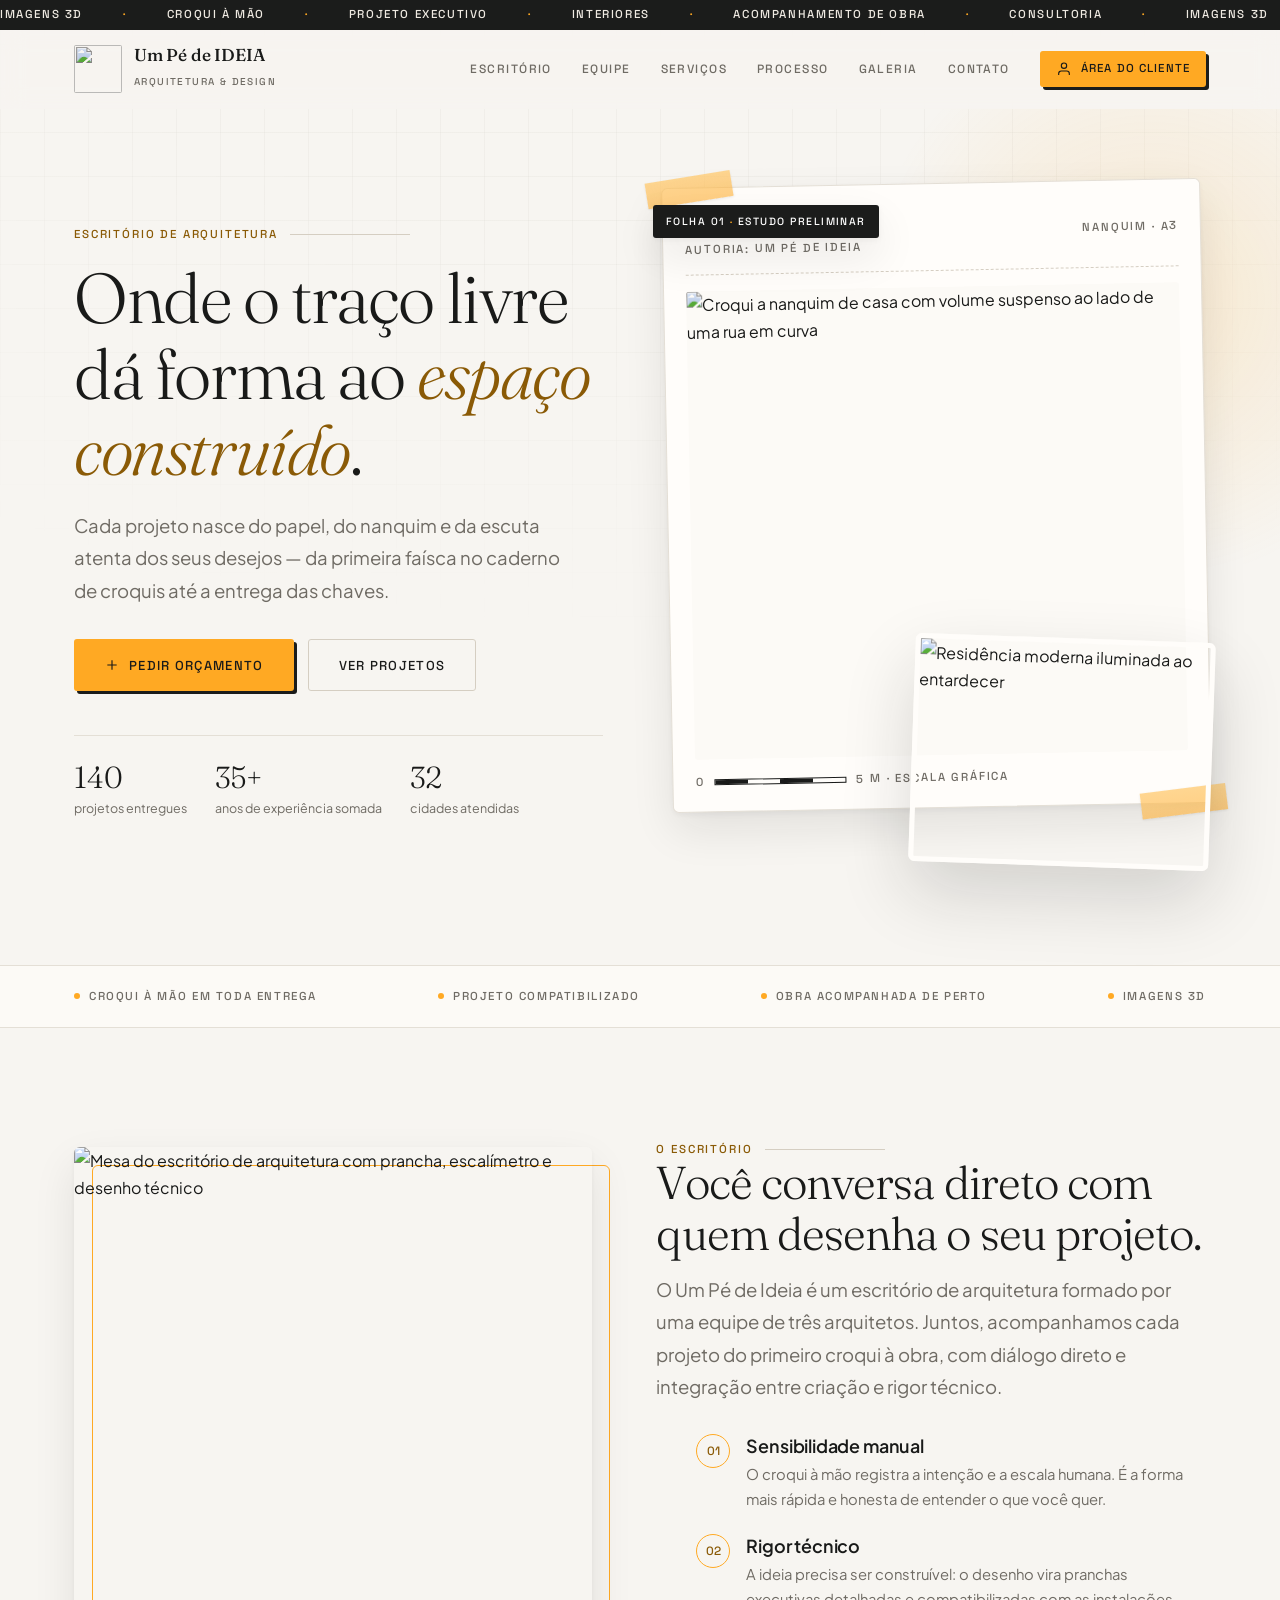
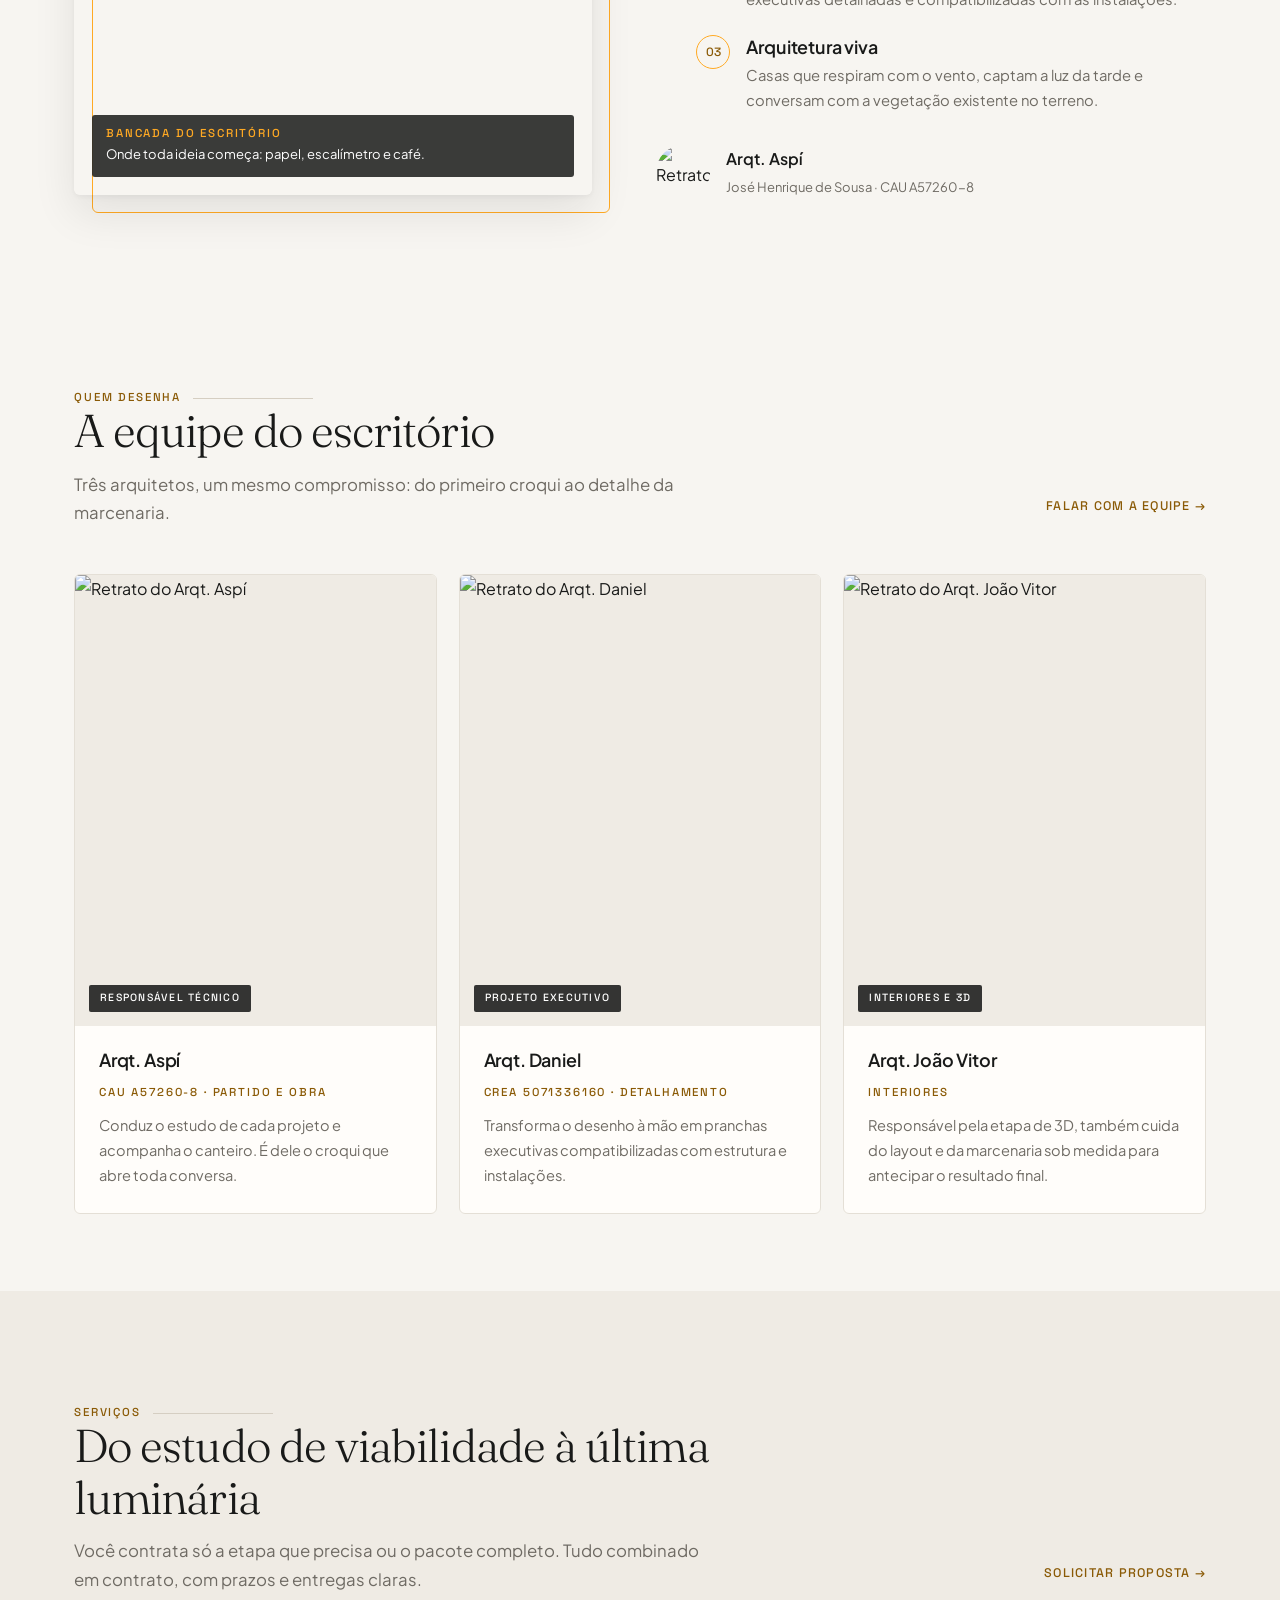
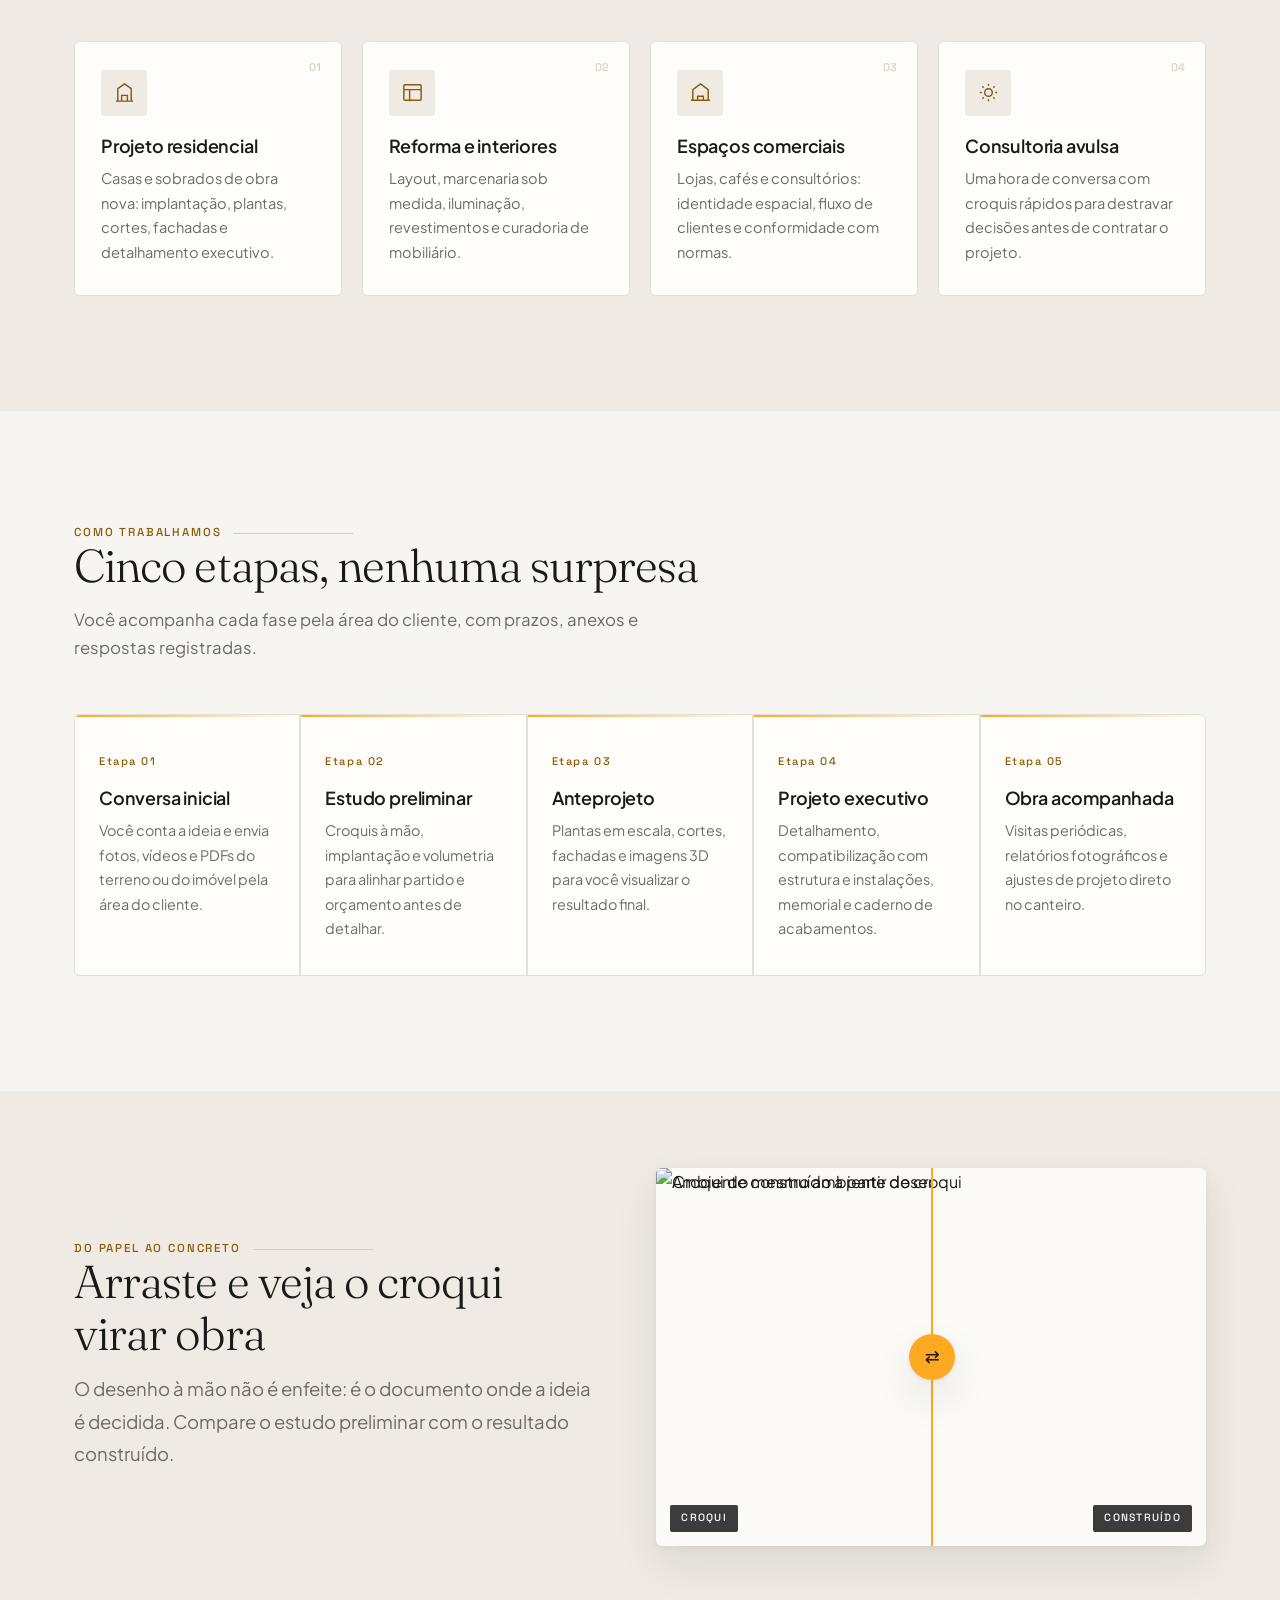
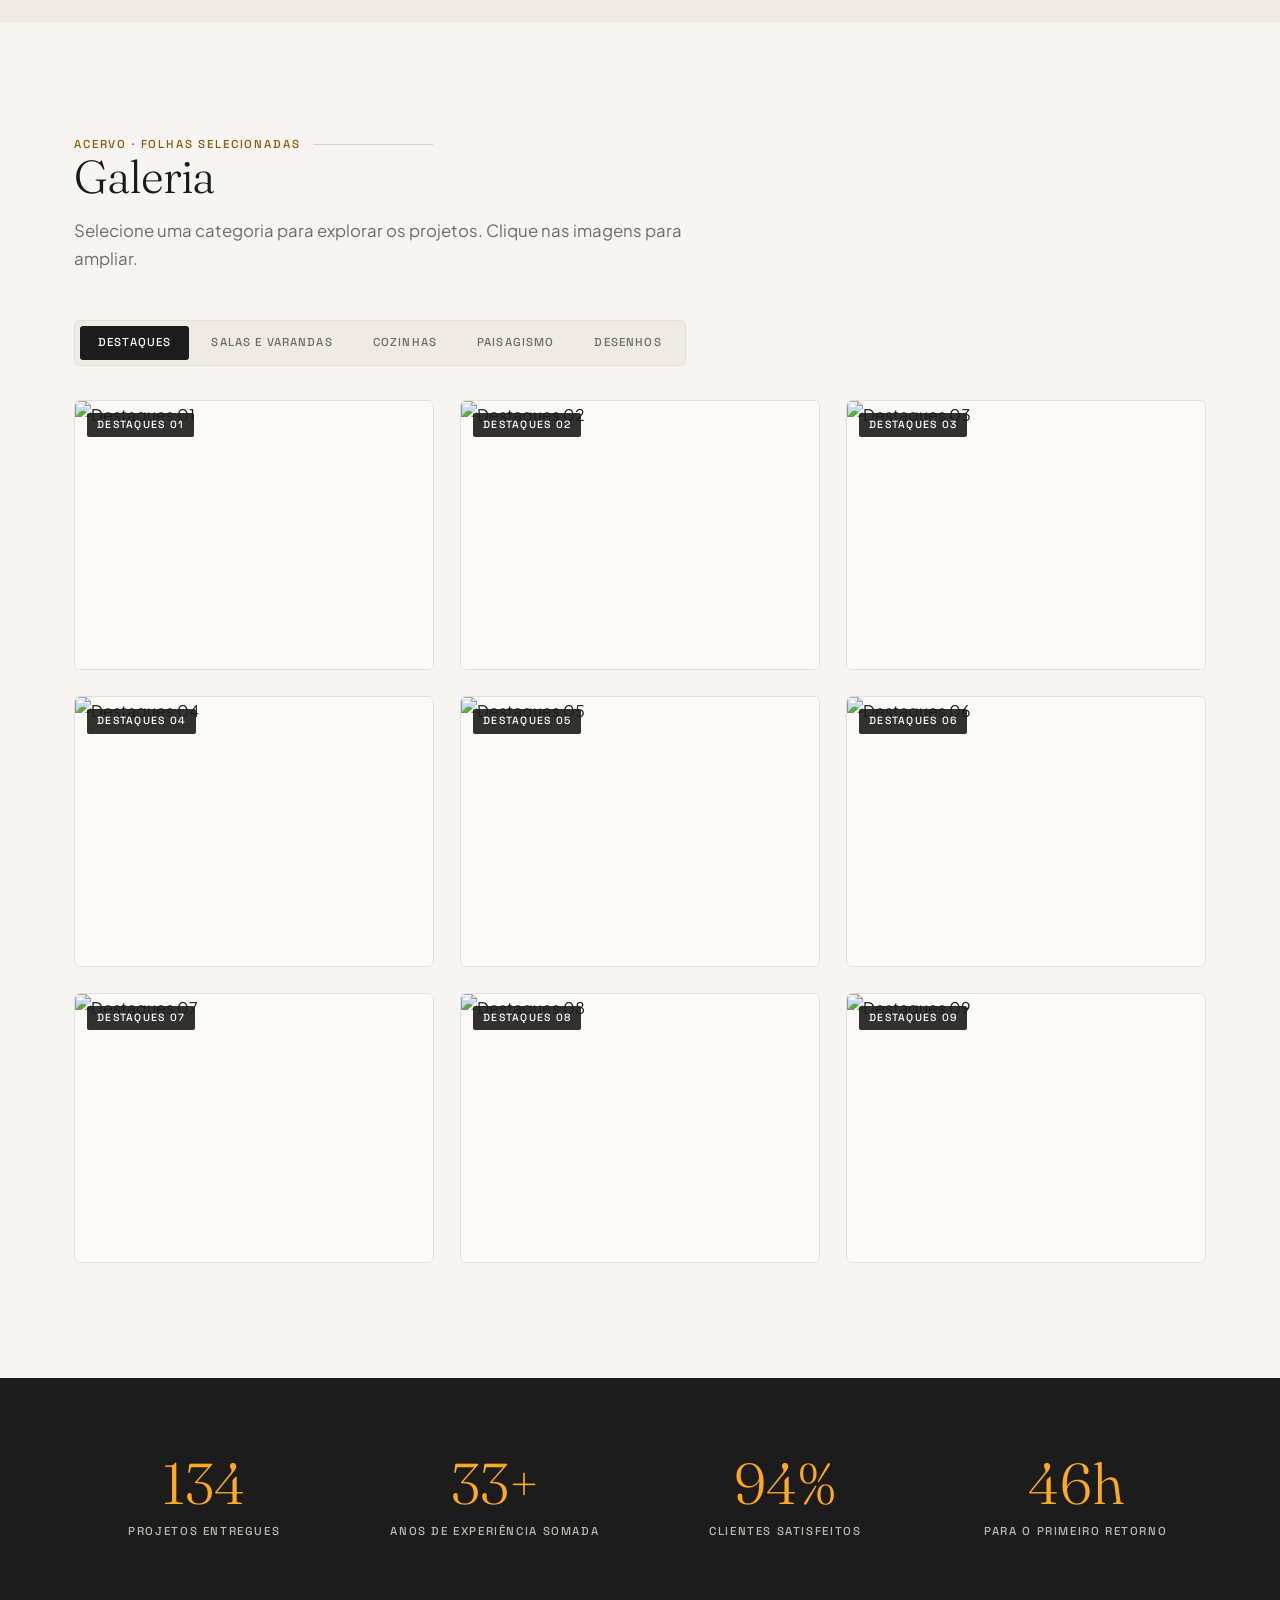
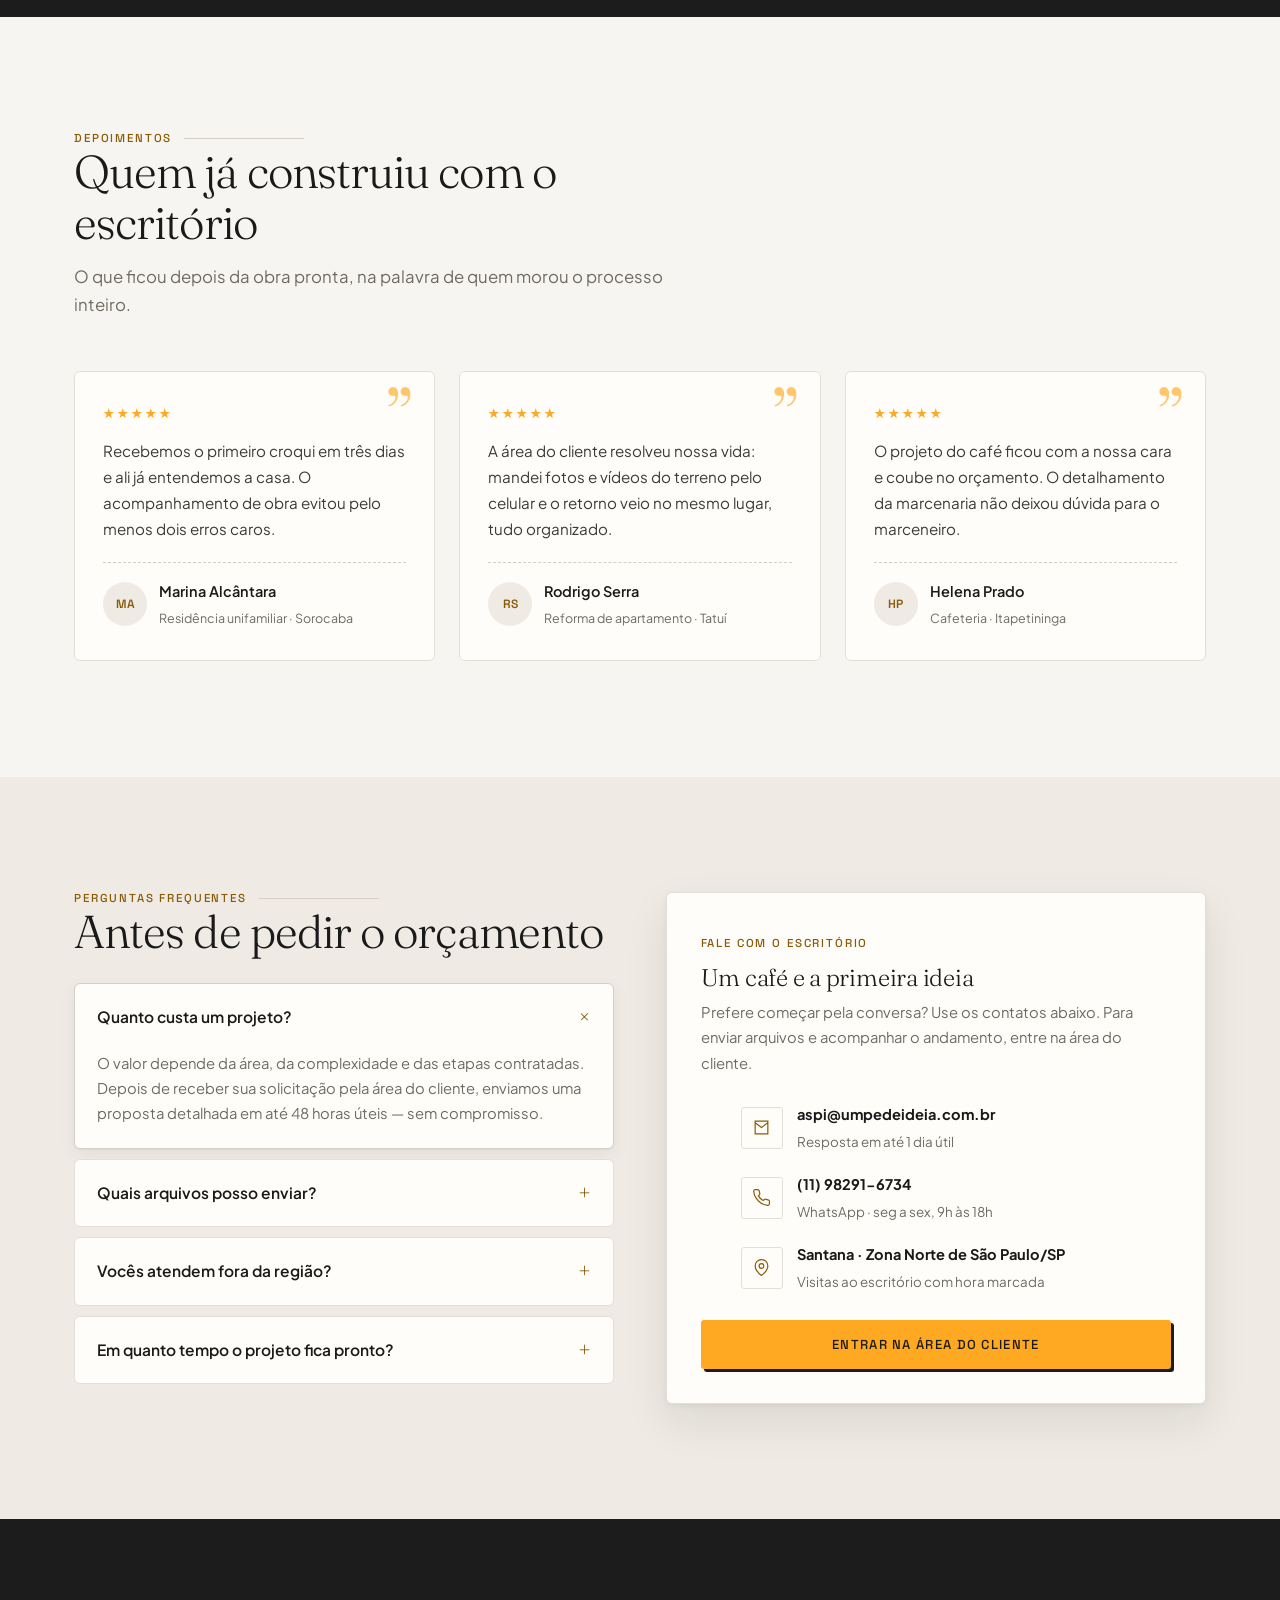
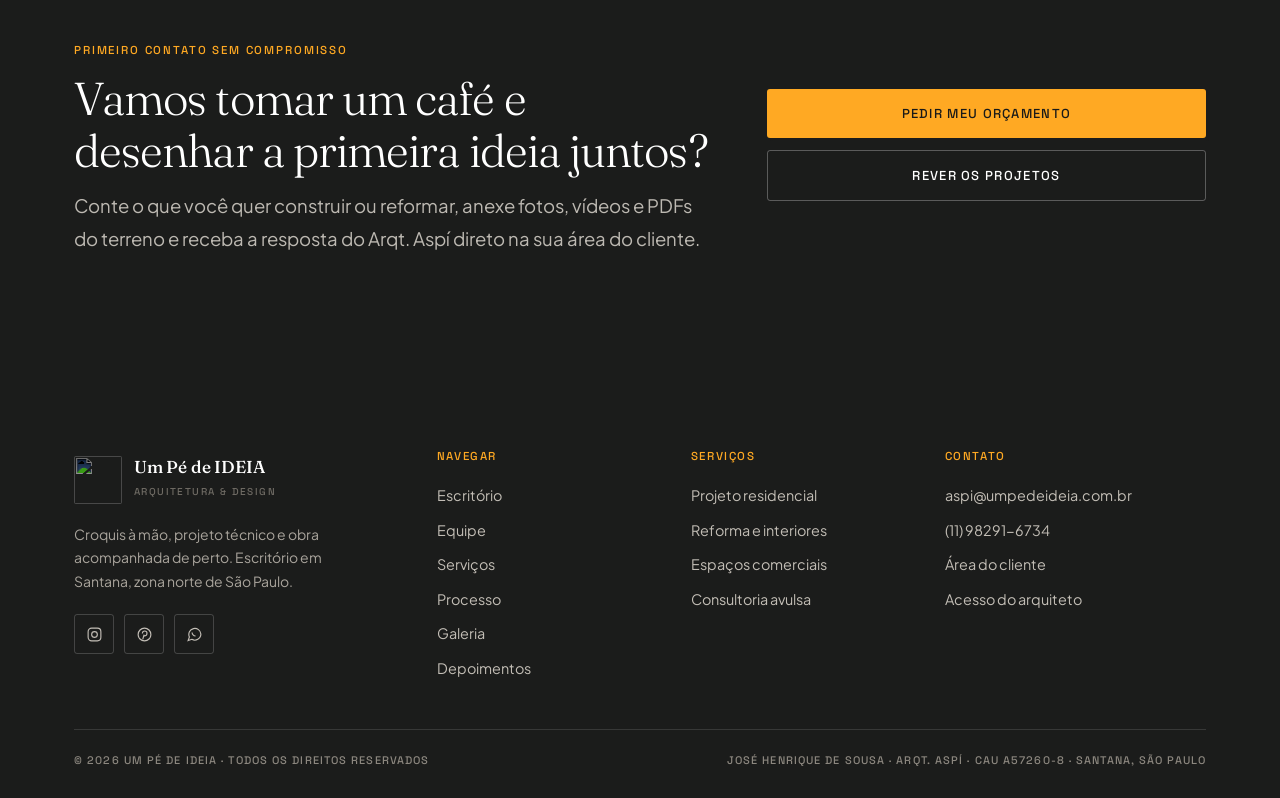
==== pe-de-ideia/index.html @ 905000b4 "first commit" ====
<!DOCTYPE html>
<html lang="pt-BR">
<head>
<meta charset="utf-8">
<meta name="viewport" content="width=device-width,initial-scale=1">
<title>Um Pé de IDEIA · Arquitetura e Design </title>
<meta name="description" content="Escritório de arquitetura e design do Arqt. Aspí: croquis à mão, projeto executivo e acompanhamento de obra. Peça seu orçamento pela área do cliente.">
<meta name="theme-color" content="#f7f5f1">
<link rel="icon" href="https://res.cloudinary.com/p2srhjwx/image/upload/v1792142855/Logo_Um_P%C3%89_deIDEIA.jpg">
<link rel="preconnect" href="https://fonts.googleapis.com">
<link rel="preconnect" href="https://fonts.gstatic.com" crossorigin>
<link href="https://fonts.googleapis.com/css2?family=Fraunces:ital,opsz,wght@0,9..144,300;0,9..144,400;0,9..144,500;1,9..144,300&family=Plus+Jakarta+Sans:wght@300;400;500;600;700&family=Space+Grotesk:wght@500&display=swap" rel="stylesheet">
<link rel="stylesheet" href="style.css">
</head>
<body data-page="home">

<!-- faixa animada ------------------------------------------------------- -->
<div class="ticker" aria-hidden="true">
  <div>
    <span>Imagens 3D <b>·</b> Croqui à mão <b>·</b> Projeto executivo <b>·</b> Interiores <b>·</b> Acompanhamento de obra <b>·</b> Consultoria <b>·</b></span>
    <span>Imagens 3D <b>·</b> Croqui à mão <b>·</b> Projeto executivo <b>·</b> Interiores <b>·</b> Acompanhamento de obra <b>·</b> Consultoria <b>·</b></span>
  </div>
</div>

<!-- cabeçalho ------------------------------------------------------------ -->
<header class="top" id="top">
  <div class="wrap bar">
    <a class="brand" href="index.html" aria-label="Um Pé de IDEIA, página inicial">
      <img src="https://res.cloudinary.com/p2srhjwx/image/upload/v1792142855/Logo_Um_P%C3%89_deIDEIA.jpg" alt="">
      <span><b>Um Pé de IDEIA</b><span class="lab">Arquitetura &amp; Design</span></span>
    </a>
    <nav class="nav" aria-label="Principal">
      <a href="#escritorio">Escritório</a>
      <a href="#equipe">Equipe</a>
      <a href="#servicos">Serviços</a>
      <a href="#processo">Processo</a>
      <a href="#projetos">Galeria</a>
      <a href="#contato">Contato</a>
      <a class="btn sm" href="cliente.html">
        <svg viewBox="0 0 24 24" fill="none" stroke="currentColor" stroke-width="1.7"><path d="M20 21v-2a4 4 0 0 0-4-4H8a4 4 0 0 0-4 4v2"/><circle cx="12" cy="7" r="4"/></svg>
        Área do cliente
      </a>
      <button class="burger" id="burger" aria-expanded="false" aria-controls="drawer" aria-label="Abrir menu"><i></i><i></i><i></i></button>
    </nav>
  </div>
</header>

<nav class="drawer" id="drawer" aria-label="Menu móvel">
  <a href="#escritorio">Escritório</a>
  <a href="#equipe">Equipe</a>
  <a href="#servicos">Serviços</a>
  <a href="#processo">Processo</a>
  <a href="#projetos">Galeria</a>
  <a href="#depoimentos">Depoimentos</a>
  <a href="#contato">Contato</a>
  <a class="btn wide" href="cliente.html">Área do cliente</a>
  <a class="btn out wide" href="arquiteto.html" style="margin-top:10px">Acesso do arquiteto</a>
</nav>

<main>

<!-- hero ------------------------------------------------------------------ -->
<section class="hero">
  <div class="wrap">
    <div class="rv">
      <span class="lab ac lab-line">Escritório de arquitetura</span>
      <h1>Onde o traço livre<br>dá forma ao <em>espaço<br>construído</em>.</h1>
      <p class="lead">Cada projeto nasce do papel, do nanquim e da escuta atenta dos seus desejos — da primeira faísca no caderno de croquis até a entrega das chaves.</p>
      <div class="acts">
        <a class="btn lg" href="cliente.html">
          <svg viewBox="0 0 24 24" fill="none" stroke="currentColor" stroke-width="1.7"><path d="M12 5v14M5 12h14"/></svg>
          Pedir orçamento
        </a>
        <a class="btn out lg" href="#projetos">Ver projetos</a>
      </div>
      <div class="hero-meta">
        <div><b data-count="140">0</b><span>projetos entregues</span></div>
        <div><b data-count="35" data-suffix="+">0</b><span>anos de experiência somada</span></div>
        <div><b data-count="32">0</b><span>cidades atendidas</span></div>
      </div>
    </div>

    <div class="compo rv">
      <span class="badge">Folha 01 <b>·</b> Estudo preliminar</span>
      <div class="sheet tape">
        <div class="stamp">
          <div><b>Residência em balanço</b><span class="lab">Autoria: Um Pé de IDEIA</span></div>
          <span class="lab">Nanquim · A3</span>
        </div>
        <div class="paper"><img src="https://res.cloudinary.com/p2srhjwx/image/upload/v1792136644/IMG_1436.png" alt="Croqui a nanquim de casa com volume suspenso ao lado de uma rua em curva" width="828" height="817"></div>
        <div class="scale"><span class="lab">0</span><i></i><span class="lab">5 m · escala gráfica</span></div>
      </div>
      <figure class="photo">
        <img src="https://res.cloudinary.com/p2srhjwx/image/upload/v1792139949/WhatsApp_Image_2026-10-16_at_05.34.37.jpg" alt="Residência moderna iluminada ao entardecer" loading="lazy">
      </figure>
    </div>
  </div>
</section>

<!-- faixa de valores ------------------------------------------------------ -->
<div class="strip">
  <div class="wrap">
    <span>Croqui à mão em toda entrega</span>
    <span>Projeto compatibilizado</span>
    <span>Obra acompanhada de perto</span>
    <span>Imagens 3D</span>
  </div>
</div>

<!-- escritório / equipe -------------------------------------------------- -->
<section class="sec" id="escritorio">
  <div class="wrap two">
    <div class="frame rv">
      <img src="https://res.cloudinary.com/p2srhjwx/image/upload/v1792143426/atelier.jpg" alt="Mesa do escritório de arquitetura com prancha, escalímetro e desenho técnico" loading="lazy">
      <figcaption class="cap"><span class="lab">Bancada do escritório</span>Onde toda ideia começa: papel, escalímetro e café.</figcaption>
    </div>
    <div class="rv">
      <span class="lab ac lab-line">O escritório</span>
      <h2>Você conversa direto com quem desenha o seu projeto.</h2>
      <p class="lead">O Um Pé de Ideia é um escritório de arquitetura formado por uma equipe de três arquitetos. Juntos, acompanhamos cada projeto do primeiro croqui à obra, com diálogo direto e integração entre criação e rigor técnico.</p>
      <ul class="pillars">
        <li><span class="n">01</span><div><h3>Sensibilidade manual</h3><p>O croqui à mão registra a intenção e a escala humana. É a forma mais rápida e honesta de entender o que você quer.</p></div></li>
        <li><span class="n">02</span><div><h3>Rigor técnico</h3><p>A ideia precisa ser construível: o desenho vira pranchas executivas detalhadas e compatibilizadas com as instalações.</p></div></li>
        <li><span class="n">03</span><div><h3>Arquitetura viva</h3><p>Casas que respiram com o vento, captam a luz da tarde e conversam com a vegetação existente no terreno.</p></div></li>
      </ul>
      <div class="sign">
        <img src="https://res.cloudinary.com/p2srhjwx/image/upload/v1792143768/aspi.jpg" alt="Retrato do Arqt. Aspí" loading="lazy">
        <div><b>Arqt. Aspí</b><span>José Henrique de Sousa · CAU A57260-8</span></div>
      </div>
    </div>
  </div>
</section>

<!-- equipe ---------------------------------------------------------------- -->
<section class="sec tight" id="equipe">
  <div class="wrap">
    <div class="head-row">
      <div class="head-2 rv" style="margin-bottom:0">
        <span class="lab ac lab-line">Quem desenha</span>
        <h2>A equipe do escritório</h2>
        <p>Três arquitetos, um mesmo compromisso: do primeiro croqui ao detalhe da marcenaria.</p>
      </div>
      <a class="btn ghost rv" href="cliente.html">Falar com a equipe →</a>
    </div>
    <div class="grid-3">
      <article class="pessoa rv">
        <div class="foto"><img src="https://res.cloudinary.com/p2srhjwx/image/upload/v1792143768/aspi.jpg" alt="Retrato do Arqt. Aspí" loading="lazy">
          <span class="tag">Responsável técnico</span></div>
        <div class="info">
          <h3>Arqt. Aspí</h3>
          <span class="lab">CAU A57260-8 · Partido e obra</span>
          <p>Conduz o estudo de cada projeto e acompanha o canteiro. É dele o croqui que abre toda conversa.</p>
        </div>
      </article>
      <article class="pessoa rv">
        <div class="foto"><img src="https://res.cloudinary.com/p2srhjwx/image/upload/v1792143769/daniel.jpg" alt="Retrato do Arqt. Daniel" loading="lazy">
          <span class="tag">Projeto executivo</span></div>
        <div class="info">
          <h3>Arqt. Daniel</h3>
          <span class="lab">CREA 5071336160 · Detalhamento</span>
          <p>Transforma o desenho à mão em pranchas executivas compatibilizadas com estrutura e instalações.</p>
        </div>
      </article>
      <article class="pessoa rv">
        <div class="foto"><img src="https://res.cloudinary.com/p2srhjwx/image/upload/v1792143768/joao-vitor.jpg" alt="Retrato do Arqt. João Vitor" loading="lazy">
          <span class="tag">Interiores e 3D</span></div>
        <div class="info">
          <h3>Arqt. João Vitor</h3>
          <span class="lab">Interiores</span>
          <p>Responsável pela etapa de 3D, também cuida do layout e da marcenaria sob medida para antecipar o resultado final.</p>
        </div>
      </article>
    </div>
  </div>
</section>

<!-- serviços --------------------------------------------------------------->
<section class="sec alt" id="servicos">
  <div class="wrap">
    <div class="head-row">
      <div class="head-2 rv" style="margin-bottom:0">
        <span class="lab ac lab-line">Serviços</span>
        <h2>Do estudo de viabilidade à última luminária</h2>
        <p>Você contrata só a etapa que precisa ou o pacote completo. Tudo combinado em contrato, com prazos e entregas claras.</p>
      </div>
      <a class="btn ghost rv" href="cliente.html">Solicitar proposta →</a>
    </div>
    <div class="grid-4">
      <article class="svc rv"><span class="num">01</span>
        <span class="ico"><svg viewBox="0 0 24 24"><path d="M3 21h18M5 21V8l7-5 7 5v13M9 21v-6h6v6"/></svg></span>
        <h3>Projeto residencial</h3>
        <p>Casas e sobrados de obra nova: implantação, plantas, cortes, fachadas e detalhamento executivo.</p>
      </article>
      <article class="svc rv"><span class="num">02</span>
        <span class="ico"><svg viewBox="0 0 24 24"><path d="M3 9h18M9 21V9M4 4h16a1 1 0 0 1 1 1v14a1 1 0 0 1-1 1H4a1 1 0 0 1-1-1V5a1 1 0 0 1 1-1z"/></svg></span>
        <h3>Reforma e interiores</h3>
        <p>Layout, marcenaria sob medida, iluminação, revestimentos e curadoria de mobiliário.</p>
      </article>
      <article class="svc rv"><span class="num">03</span>
        <span class="ico"><svg viewBox="0 0 24 24"><path d="M2 20h20M4 20V9l8-6 8 6v11M9 20v-4h6v4M8 12h.01M16 12h.01"/></svg></span>
        <h3>Espaços comerciais</h3>
        <p>Lojas, cafés e consultórios: identidade espacial, fluxo de clientes e conformidade com normas.</p>
      </article>
      <article class="svc rv"><span class="num">04</span>
        <span class="ico"><svg viewBox="0 0 24 24"><path d="M12 3v2M12 19v2M3 12h2M19 12h2M5.6 5.6l1.4 1.4M17 17l1.4 1.4M18.4 5.6L17 7M7 17l-1.4 1.4"/><circle cx="12" cy="12" r="4"/></svg></span>
        <h3>Consultoria avulsa</h3>
        <p>Uma hora de conversa com croquis rápidos para destravar decisões antes de contratar o projeto.</p>
      </article>
    </div>
  </div>
</section>

<!-- processo -------------------------------------------------------------- -->
<section class="sec" id="processo">
  <div class="wrap">
    <div class="head-2 rv">
      <span class="lab ac lab-line">Como trabalhamos</span>
      <h2>Cinco etapas, nenhuma surpresa</h2>
      <p>Você acompanha cada fase pela área do cliente, com prazos, anexos e respostas registradas.</p>
    </div>
    <div class="steps-g rv">
      <article class="step"><span class="n">Etapa 01</span><h3>Conversa inicial</h3><p>Você conta a ideia e envia fotos, vídeos e PDFs do terreno ou do imóvel pela área do cliente.</p></article>
      <article class="step"><span class="n">Etapa 02</span><h3>Estudo preliminar</h3><p>Croquis à mão, implantação e volumetria para alinhar partido e orçamento antes de detalhar.</p></article>
      <article class="step"><span class="n">Etapa 03</span><h3>Anteprojeto</h3><p>Plantas em escala, cortes, fachadas e imagens 3D para você visualizar o resultado final.</p></article>
      <article class="step"><span class="n">Etapa 04</span><h3>Projeto executivo</h3><p>Detalhamento, compatibilização com estrutura e instalações, memorial e caderno de acabamentos.</p></article>
      <article class="step"><span class="n">Etapa 05</span><h3>Obra acompanhada</h3><p>Visitas periódicas, relatórios fotográficos e ajustes de projeto direto no canteiro.</p></article>
    </div>
  </div>
</section>

<!-- comparador croqui × obra ---------------------------------------------- -->
<section class="sec alt tight">
  <div class="wrap two">
    <div class="rv">
      <span class="lab ac lab-line">Do papel ao concreto</span>
      <h2>Arraste e veja o croqui virar obra</h2>
      <p class="lead">O desenho à mão não é enfeite: é o documento onde a ideia é decidida. Compare o estudo preliminar com o resultado construído.</p>
    </div>
    <div class="compare rv" id="compare">
      <img src="https://res.cloudinary.com/p2srhjwx/image/upload/v1792125087/Via_Etilica-2.jpg" alt="Ambiente construído a partir do croqui" loading="lazy">
      <img class="top-l" id="cmpTop" src="https://res.cloudinary.com/p2srhjwx/image/upload/v1792125056/corte001_projeto_Via_Et%C3%ADlica_-_Copia.jpg" alt="Croqui do mesmo ambiente desenhado a nanquim" loading="lazy">
      <span class="cl l">Croqui</span><span class="cl r">Construído</span>
      <div class="handle" id="cmpHandle" role="slider" tabindex="0" aria-label="Comparar croqui e obra" aria-valuemin="0" aria-valuemax="100" aria-valuenow="50"></div>
    </div>
  </div>
</section>

<!-- projetos -------------------------------------------------------------- -->
<section class="sec" id="projetos">
  <div class="wrap">
    <div class="head-row">
      <div class="head-2 rv" style="margin-bottom:0">
        <span class="lab ac lab-line">Acervo · folhas selecionadas</span>
        <h2>Galeria</h2>
        <p>Selecione uma categoria para explorar os projetos. Clique nas imagens para ampliar.</p>
      </div>
    </div>

    <div class="filters rv" role="group" aria-label="Filtrar projetos">
      <button aria-pressed="true" data-f="Destaques">Destaques</button>
      <button aria-pressed="false" data-f="Salas e Varandas">Salas e Varandas</button>
      <button aria-pressed="false" data-f="Cozinhas">Cozinhas</button>
      <button aria-pressed="false" data-f="Paisagismo">Paisagismo</button>
      <button aria-pressed="false" data-f="Desenhos">Desenhos</button>
    </div>

    <div class="cards" id="cards" aria-live="polite"></div>
  </div>
</section>

<!-- números --------------------------------------------------------------- -->
<section class="sec dark tight">
  <div class="wrap nums">
    <div class="rv"><b data-count="140">0</b><span>projetos entregues</span></div>
    <div class="rv"><b data-count="35" data-suffix="+">0</b><span>anos de experiência somada</span></div>
    <div class="rv"><b data-count="98" data-suffix="%">0</b><span>clientes satisfeitos</span></div>
    <div class="rv"><b data-count="48" data-suffix="h">0</b><span>para o primeiro retorno</span></div>
  </div>
</section>

<!-- depoimentos ----------------------------------------------------------- -->
<section class="sec" id="depoimentos">
  <div class="wrap">
    <div class="head-2 rv">
      <span class="lab ac lab-line">Depoimentos</span>
      <h2>Quem já construiu com o escritório</h2>
      <p>O que ficou depois da obra pronta, na palavra de quem morou o processo inteiro.</p>
    </div>
    <div class="quotes">
      <article class="quote rv">
        <div class="stars" aria-label="5 de 5">★★★★★</div>
        <p>Recebemos o primeiro croqui em três dias e ali já entendemos a casa. O acompanhamento de obra evitou pelo menos dois erros caros.</p>
        <div class="who"><span class="initials" aria-hidden="true">MA</span><div><b>Marina Alcântara</b><span>Residência unifamiliar · Sorocaba</span></div></div>
      </article>
      <article class="quote rv">
        <div class="stars" aria-label="5 de 5">★★★★★</div>
        <p>A área do cliente resolveu nossa vida: mandei fotos e vídeos do terreno pelo celular e o retorno veio no mesmo lugar, tudo organizado.</p>
        <div class="who"><span class="initials" aria-hidden="true">RS</span><div><b>Rodrigo Serra</b><span>Reforma de apartamento · Tatuí</span></div></div>
      </article>
      <article class="quote rv">
        <div class="stars" aria-label="5 de 5">★★★★★</div>
        <p>O projeto do café ficou com a nossa cara e coube no orçamento. O detalhamento da marcenaria não deixou dúvida para o marceneiro.</p>
        <div class="who"><span class="initials" aria-hidden="true">HP</span><div><b>Helena Prado</b><span>Cafeteria · Itapetininga</span></div></div>
      </article>
    </div>
  </div>
</section>

<!-- FAQ + contato --------------------------------------------------------- -->
<section class="sec alt" id="contato">
  <div class="wrap contact">
    <div class="rv">
      <span class="lab ac lab-line">Perguntas frequentes</span>
      <h2>Antes de pedir o orçamento</h2>
      <div class="faq" style="margin-top:26px">
        <details open><summary>Quanto custa um projeto?</summary><p>O valor depende da área, da complexidade e das etapas contratadas. Depois de receber sua solicitação pela área do cliente, enviamos uma proposta detalhada em até 48 horas úteis — sem compromisso.</p></details>
        <details><summary>Quais arquivos posso enviar?</summary><p>Fotos do terreno ou do imóvel, vídeos curtos percorrendo os ambientes, plantas e documentos em PDF, além de imagens de referência que você gosta. Tudo pela própria área do cliente.</p></details>
        <details><summary>Vocês atendem fora da região?</summary><p>Sim. Projetos remotos são acompanhados por videochamada e pela área do cliente; visitas de obra são combinadas por pacote de deslocamento.</p></details>
        <details><summary>Em quanto tempo o projeto fica pronto?</summary><p>Um estudo preliminar leva de 2 a 3 semanas. O projeto executivo completo, de 8 a 12 semanas, conforme o porte da obra e o tempo de aprovação de cada etapa.</p></details>
      </div>
    </div>
    <div class="rv">
      <div class="sheet pad-lg">
        <span class="lab ac">Fale com o escritório</span>
        <h3 style="font-size:1.5rem;margin:8px 0 6px;font-family:var(--f-disp);font-weight:300">Um café e a primeira ideia</h3>
        <p style="font-size:14.8px">Prefere começar pela conversa? Use os contatos abaixo. Para enviar arquivos e acompanhar o andamento, entre na área do cliente.</p>
        <ul class="cinfo">
          <li><span class="ico"><svg viewBox="0 0 24 24"><path d="M4 4h16v16H4z"/><path d="m4 6 8 6 8-6"/></svg></span>
            <div><b>aspi@umpedeideia.com.br</b><span>Resposta em até 1 dia útil</span></div></li>
          <li><span class="ico"><svg viewBox="0 0 24 24"><path d="M22 16.9v3a2 2 0 0 1-2.2 2 19.8 19.8 0 0 1-8.6-3.1 19.5 19.5 0 0 1-6-6A19.8 19.8 0 0 1 2.1 4.2 2 2 0 0 1 4.1 2h3a2 2 0 0 1 2 1.7c.1 1 .4 1.9.7 2.8a2 2 0 0 1-.5 2.1L8.1 9.9a16 16 0 0 0 6 6l1.3-1.2a2 2 0 0 1 2.1-.5c.9.3 1.8.6 2.8.7a2 2 0 0 1 1.7 2z"/></svg></span>
            <div><b>(11) 98291-6734</b><span>WhatsApp · seg a sex, 9h às 18h</span></div></li>
          <li><span class="ico"><svg viewBox="0 0 24 24"><path d="M20 10c0 6-8 12-8 12s-8-6-8-12a8 8 0 0 1 16 0z"/><circle cx="12" cy="10" r="3"/></svg></span>
            <div><b>Santana · Zona Norte de São Paulo/SP</b><span>Visitas ao escritório com hora marcada</span></div></li>
        </ul>
        <a class="btn wide lg" href="cliente.html" style="margin-top:26px">Entrar na área do cliente</a>
      </div>
    </div>
  </div>
</section>

<!-- CTA final ------------------------------------------------------------- -->
<section class="sec dark">
  <div class="wrap cta-box">
    <div class="rv">
      <span class="lab">Primeiro contato sem compromisso</span>
      <h2 style="margin-top:12px">Vamos tomar um café e desenhar a primeira ideia juntos?</h2>
      <p class="lead">Conte o que você quer construir ou reformar, anexe fotos, vídeos e PDFs do terreno e receba a resposta do Arqt. Aspí direto na sua área do cliente.</p>
    </div>
    <div class="rv" style="display:grid;gap:12px">
      <a class="btn lg wide" href="cliente.html">Pedir meu orçamento</a>
      <a class="btn out lg wide" href="#projetos">Rever os projetos</a>
    </div>
  </div>
</section>

</main>

<!-- rodapé ---------------------------------------------------------------- -->
<footer>
  <div class="wrap">
    <div class="cols">
      <div>
        <a class="brand" href="index.html"><img src="https://res.cloudinary.com/p2srhjwx/image/upload/v1792142855/Logo_Um_P%C3%89_deIDEIA.jpg" alt=""><span><b>Um Pé de IDEIA</b><span class="lab">Arquitetura &amp; Design</span></span></a>
        <p>Croquis à mão, projeto técnico e obra acompanhada de perto. Escritório em Santana, zona norte de São Paulo.</p>
        <div class="socials">
          <a href="#" aria-label="Instagram"><svg viewBox="0 0 24 24"><rect x="3" y="3" width="18" height="18" rx="5"/><circle cx="12" cy="12" r="4"/><path d="M17.5 6.5h.01"/></svg></a>
          <a href="#" aria-label="Pinterest"><svg viewBox="0 0 24 24"><circle cx="12" cy="12" r="9"/><path d="M9.5 19c.6-2 1.5-5.4 1.5-5.4M9 10.5C9 8.6 10.4 7 12.4 7c1.9 0 3.1 1.2 3.1 3 0 2.2-1.2 3.9-2.9 3.9-.9 0-1.5-.7-1.3-1.6"/></svg></a>
          <a href="#" aria-label="WhatsApp"><svg viewBox="0 0 24 24"><path d="M21 11.5a8.5 8.5 0 0 1-12.8 7.3L3 20.5l1.8-5A8.5 8.5 0 1 1 21 11.5z"/><path d="M8.6 9.2c.2 2.5 2.4 4.7 4.9 4.9"/></svg></a>
        </div>
      </div>
      <div>
        <h4>Navegar</h4>
        <a href="#escritorio">Escritório</a><a href="#equipe">Equipe</a><a href="#servicos">Serviços</a><a href="#processo">Processo</a><a href="#projetos">Galeria</a><a href="#depoimentos">Depoimentos</a>
      </div>
      <div>
        <h4>Serviços</h4>
        <a href="#servicos">Projeto residencial</a><a href="#servicos">Reforma e interiores</a><a href="#servicos">Espaços comerciais</a><a href="#servicos">Consultoria avulsa</a>
      </div>
      <div>
        <h4>Contato</h4>
        <a href="mailto:aspi@umpedeideia.com.br">aspi@umpedeideia.com.br</a>
        <a href="tel:+5511982916734">(11) 98291-6734</a>
        <a href="cliente.html">Área do cliente</a>
        <a href="arquiteto.html">Acesso do arquiteto</a>
      </div>
    </div>
    <div class="end">
      <span>© <span id="ano">2026</span> Um Pé de IDEIA · Todos os direitos reservados</span>
      <span>José Henrique de Sousa · Arqt. Aspí · CAU A57260-8 · Santana, São Paulo</span>
    </div>
  </div>
</footer>

<!-- lightbox -------------------------------------------------------------- -->
<div class="lb" id="lb" role="dialog" aria-modal="true" aria-label="Visualizador de mídia">
  <button class="x" id="lbX" aria-label="Fechar">✕</button>
  <button class="nav-b prev" id="lbPrev" aria-label="Anterior">‹</button>
  <button class="nav-b next" id="lbNext" aria-label="Próximo">›</button>
  <figure id="lbFig"></figure>
</div>

<script src="script.js"></script>
<div vw class="enabled">
  <div vw-access-button class="active"></div>
  <div vw-plugin-wrapper>
    <div class="vw-plugin-top-wrapper"></div>
  </div>
</div>
<script src="https://vlibras.gov.br/app/vlibras-plugin.js"></script>
<script>new window.VLibras.Widget('https://vlibras.gov.br/app');</script>
</body>
</html>
---- pe-de-ideia/style.css ----
/* ==========================================================================
   Um Pé de IDEIA · Arquitetura e Design
   Folha de estilo única — protótipo visual (somente front-end)
   Sumário:
   01. Tokens e base        06. Processo
   02. Utilitários          07. Projetos / galeria / lightbox
   03. Cabeçalho e menu     08. Depoimentos, números, FAQ, contato
   04. Hero                 09. Rodapé
   05. Atelier / serviços   10. Áreas logadas (cliente e arquiteto)
   ========================================================================== */

/* 01. TOKENS E BASE ======================================================= */
:root{
  --bg:#f7f5f1;          /* papel */
  --bg-2:#efebe4;        /* papel sombreado */
  --paper:#fffdfa;       /* prancha */
  --ink:#191a19;         /* grafite */
  --ink-2:#3b3c39;
  --mut:#6f6b64;         /* texto secundário */
  --line:#e4dfd6;        /* linha de desenho */
  --line-2:#d5cec2;
  --accent:#ffa923;      /* laranja do logo */
  --accent-2:#ffc76b;
  --accent-d:#d98b06;
  --brown:#8a5a06;
  --dark:#1b1c1b;
  --dark-2:#262725;
  --ok:#1c6b3a; --ok-bg:#dff0e3;
  --warn:#7a4c00; --warn-bg:#ffeccb;
  --info:#23366f; --info-bg:#e0e6fb;
  --err:#a92121;

  --r-sm:3px; --r:6px; --r-lg:12px; --r-xl:20px;
  --sh-1:0 1px 2px rgba(25,26,25,.04), 0 6px 18px rgba(25,26,25,.05);
  --sh-2:0 2px 6px rgba(25,26,25,.05), 0 18px 44px rgba(25,26,25,.09);
  --sh-3:0 30px 70px rgba(25,26,25,.16);
  --max:1180px;
  --ease:cubic-bezier(.22,.61,.36,1);

  --f-body:"Plus Jakarta Sans",system-ui,-apple-system,"Segoe UI",sans-serif;
  --f-disp:"Fraunces","Plus Jakarta Sans",Georgia,serif;
  --f-mono:"Space Grotesk",ui-monospace,monospace;
}

*,*::before,*::after{box-sizing:border-box}
*{margin:0}
html{scroll-behavior:smooth;scroll-padding-top:92px;-webkit-text-size-adjust:100%}
body{
  background:var(--bg);color:var(--ink);
  font:400 16px/1.7 var(--f-body);
  -webkit-font-smoothing:antialiased;overflow-x:hidden;
}
/* textura sutil de papel + malha de prancheta */
body::before{
  content:"";position:fixed;inset:0;z-index:-1;pointer-events:none;
  background-image:
    linear-gradient(rgba(139,132,120,.055) 1px,transparent 1px),
    linear-gradient(90deg,rgba(139,132,120,.055) 1px,transparent 1px);
  background-size:44px 44px;
  mask-image:radial-gradient(120% 90% at 50% 0%,#000 30%,transparent 78%);
}
img,svg,video{display:block;max-width:100%}
a{color:inherit;text-decoration:none}
button,input,select,textarea{font:inherit;color:inherit}
:focus-visible{outline:2px solid var(--brown);outline-offset:3px;border-radius:2px}
[hidden]{display:none!important}
::selection{background:var(--accent);color:var(--ink)}

h1,h2,.display{font-family:var(--f-disp);font-weight:300;letter-spacing:-.02em;line-height:1.08}
h1{font-size:clamp(2.5rem,6vw,4.4rem)}
h2{font-size:clamp(1.9rem,3.6vw,2.9rem);line-height:1.12;margin-bottom:14px}
h3{font-size:1.12rem;font-weight:600;line-height:1.35;letter-spacing:-.01em}
h4{font-size:.98rem;font-weight:600}
p{color:var(--mut)}
em{font-family:var(--f-disp);font-style:italic;color:var(--ink)}
strong{font-weight:600;color:var(--ink)}

/* 02. UTILITÁRIOS ========================================================= */
.wrap{width:100%;max-width:var(--max);margin-inline:auto;padding-inline:24px}
.sec{padding:clamp(64px,9vw,118px) 0;position:relative}
.sec.tight{padding-block:clamp(48px,6vw,78px)}
.alt{background:var(--bg-2)}
.dark{background:var(--dark);color:#fff}
.dark h2,.dark h3{color:#fff}
.dark p{color:#bdb9b2}
.dark .lab{color:var(--accent)}

.lab{
  display:inline-block;font:500 11.5px/1.2 var(--f-mono);
  letter-spacing:.16em;text-transform:uppercase;color:var(--mut);
}
.lab.ac{color:var(--brown)}
.lab-line{display:flex;align-items:center;gap:12px}
.lab-line::after{content:"";flex:1;height:1px;background:var(--line-2);max-width:120px}

.head-2{max-width:640px;margin-bottom:clamp(32px,4vw,52px)}
.head-2 p{margin-top:12px;font-size:1.05rem}
.head-row{display:flex;align-items:flex-end;justify-content:space-between;gap:32px;flex-wrap:wrap;margin-bottom:clamp(28px,4vw,46px)}
.lead{font-size:clamp(1.02rem,1.5vw,1.16rem);line-height:1.75}

/* botões */
.btn{
  --bg-b:var(--accent);--fg-b:var(--ink);--sh-b:var(--dark);
  display:inline-flex;align-items:center;gap:9px;
  background:var(--bg-b);color:var(--fg-b);
  font:500 12.5px/1 var(--f-mono);letter-spacing:.1em;text-transform:uppercase;
  padding:15px 24px;border:0;border-radius:var(--r-sm);cursor:pointer;
  box-shadow:3px 3px 0 var(--sh-b);
  transition:transform .18s var(--ease),box-shadow .18s var(--ease),background .18s;
  white-space:nowrap;
}
.btn:hover{transform:translate(2px,2px);box-shadow:1px 1px 0 var(--sh-b)}
.btn:active{transform:translate(3px,3px);box-shadow:0 0 0 var(--sh-b)}
.btn svg{width:16px;height:16px;flex:none}
.btn.dk{--bg-b:var(--dark);--fg-b:#fff;--sh-b:rgba(255,169,35,.9)}
.btn.out{--bg-b:transparent;--fg-b:var(--ink);--sh-b:transparent;border:1.5px solid var(--line-2)}
.btn.out:hover{border-color:var(--ink);background:rgba(0,0,0,.02)}
.btn.soft{--bg-b:var(--bg-2);--sh-b:transparent;border:1px solid var(--line)}
.btn.ghost{--bg-b:transparent;--sh-b:transparent;padding-inline:0;color:var(--brown)}
.btn.ghost:hover{transform:none;box-shadow:none;gap:14px}
.btn.sm{padding:10px 16px;font-size:11.5px}
.btn.lg{padding:18px 30px;font-size:13px}
.btn.wide{width:100%;justify-content:center}
.btn[disabled]{opacity:.45;pointer-events:none}
.dark .btn.out{--fg-b:#fff;border-color:rgba(255,255,255,.28)}

/* prancha de desenho */
.sheet{
  background:var(--paper);border:1px solid var(--line);
  border-radius:var(--r);padding:22px;box-shadow:var(--sh-2);position:relative;
}
.sheet.pad-lg{padding:clamp(22px,3vw,34px)}
.tape::before,.tape::after{
  content:"";position:absolute;width:86px;height:26px;
  background:linear-gradient(180deg,rgba(255,201,110,.75),rgba(255,169,35,.55));
  box-shadow:0 1px 3px rgba(0,0,0,.08);
}
.tape::before{top:-12px;left:-16px;transform:rotate(-8deg)}
.tape::after{bottom:-12px;right:-16px;transform:rotate(-6deg)}
.paper{background:#fcfaf6;border-radius:var(--r-sm);overflow:hidden;position:relative}
.paper img{width:100%;mix-blend-mode:multiply}
.stamp{display:flex;justify-content:space-between;align-items:center;gap:14px;padding-bottom:14px;border-bottom:1px dashed var(--line-2);margin-bottom:16px}
.stamp b{display:block;font-size:13.5px;font-weight:600}
.scale{display:flex;align-items:center;gap:10px;margin-top:16px}
.scale i{flex:none;display:block;width:132px;height:6px;border:1px solid var(--ink);
  background:linear-gradient(90deg,var(--ink) 0 25%,transparent 25% 50%,var(--ink) 50% 75%,transparent 75%)}

/* revelação no scroll */
.rv{opacity:0;transform:translateY(22px);transition:opacity .7s var(--ease),transform .7s var(--ease)}
.rv.in{opacity:1;transform:none}
@media(prefers-reduced-motion:reduce){
  .rv{opacity:1;transform:none;transition:none}
  html{scroll-behavior:auto}
  *{animation-duration:.001s!important}
}

/* 03. CABEÇALHO =========================================================== */
.ticker{background:var(--dark);color:#efeae2;font:500 11.5px/1 var(--f-mono);letter-spacing:.14em;text-transform:uppercase;overflow:hidden;padding:9px 0}
.ticker div{display:flex;gap:40px;width:max-content;animation:slide 34s linear infinite}
.ticker span{display:flex;align-items:center;gap:40px;white-space:nowrap}
.ticker b{color:var(--accent);font-weight:500}
@keyframes slide{to{transform:translateX(-50%)}}

.top{position:sticky;top:0;z-index:40;background:rgba(247,245,241,.82);backdrop-filter:saturate(150%) blur(12px);border-bottom:1px solid transparent;transition:border-color .3s,background .3s,box-shadow .3s}
.top.stuck{border-bottom-color:var(--line);box-shadow:0 8px 30px rgba(25,26,25,.06)}
.bar{display:flex;align-items:center;justify-content:space-between;gap:20px;height:78px}
.brand{display:flex;align-items:center;gap:12px}
.brand img{height:48px;width:48px;object-fit:cover;object-position:top left;mix-blend-mode:multiply;border-radius:2px}
.brand b{display:block;font:500 1.08rem/1.15 var(--f-disp);letter-spacing:-.01em}
.brand .lab{font-size:10px;letter-spacing:.14em}
.nav{display:flex;align-items:center;gap:30px}
.nav a:not(.btn){font:500 12px/1 var(--f-mono);letter-spacing:.12em;text-transform:uppercase;color:var(--mut);position:relative;padding:6px 0}
.nav a:not(.btn)::after{content:"";position:absolute;left:0;bottom:0;height:1.5px;width:0;background:var(--accent);transition:width .28s var(--ease)}
.nav a:not(.btn):hover{color:var(--ink)}
.nav a:not(.btn):hover::after{width:100%}
.burger{display:none;width:44px;height:44px;border:1px solid var(--line-2);background:var(--paper);border-radius:var(--r-sm);cursor:pointer;position:relative}
.burger i{position:absolute;left:12px;right:12px;height:1.6px;background:var(--ink);transition:.28s var(--ease)}
.burger i:nth-child(1){top:15px}.burger i:nth-child(2){top:21px}.burger i:nth-child(3){top:27px}
.burger[aria-expanded=true] i:nth-child(1){transform:translateY(6px) rotate(45deg)}
.burger[aria-expanded=true] i:nth-child(2){opacity:0}
.burger[aria-expanded=true] i:nth-child(3){transform:translateY(-6px) rotate(-45deg)}
.drawer{position:fixed;inset:0;z-index:39;background:var(--bg);padding:104px 24px 40px;display:grid;align-content:start;gap:4px;transform:translateY(-100%);transition:transform .4s var(--ease);visibility:hidden}
.drawer.open{transform:none;visibility:visible}
.drawer a{font:300 1.9rem/1.4 var(--f-disp);border-bottom:1px solid var(--line);padding:14px 0}
.drawer .btn{margin-top:22px;justify-content:center}
@media(max-width:940px){
  .nav a:not(.btn){display:none}
  .burger{display:block}
}
@media(max-width:560px){.brand .lab{display:none}.nav .btn:not(.keep){display:none}.nav .btn.keep{padding:9px 12px}}

/* 04. HERO ================================================================ */
.hero{position:relative;padding:clamp(40px,6vw,74px) 0 clamp(60px,8vw,100px);overflow:hidden}
.hero::after{content:"";position:absolute;right:-180px;top:-120px;width:620px;height:620px;border-radius:50%;
  background:radial-gradient(circle,rgba(255,169,35,.16),transparent 65%);pointer-events:none}
.hero .wrap{display:grid;grid-template-columns:1fr 1.02fr;gap:clamp(36px,5vw,72px);align-items:center;position:relative;z-index:1}
.hero h1{margin:18px 0 0}
.hero h1 em{color:var(--brown)}
.hero .lead{max-width:490px;margin:22px 0 32px}
.acts{display:flex;flex-wrap:wrap;gap:14px}
.hero-meta{display:flex;flex-wrap:wrap;gap:28px;margin-top:44px;padding-top:26px;border-top:1px solid var(--line)}
.hero-meta div b{display:block;font:300 1.9rem/1 var(--f-disp);color:var(--ink)}
.hero-meta div span{font-size:12.5px;color:var(--mut)}

.compo{position:relative;padding-bottom:58px}
.compo .sheet{transform:rotate(-1.1deg)}
.compo .paper img{max-height:min(52vh,470px);object-fit:contain;margin-inline:auto}
.compo .photo{
  position:absolute;right:-6px;bottom:0;width:min(58%,300px);
  border-radius:var(--r);overflow:hidden;box-shadow:var(--sh-3);border:5px solid var(--paper);
  transform:rotate(2deg);
}
.compo .photo img{aspect-ratio:4/3;object-fit:cover;width:100%}
.compo .badge{
  position:absolute;left:-14px;top:22px;background:var(--dark);color:#fff;
  font:500 10.5px/1.5 var(--f-mono);letter-spacing:.14em;text-transform:uppercase;
  padding:9px 13px;border-radius:var(--r-sm);box-shadow:var(--sh-2);z-index:2;
}
.compo .badge b{color:var(--accent);font-weight:500}
@media(max-width:900px){
  .hero .wrap{grid-template-columns:1fr}
  .compo{margin-top:12px;padding-bottom:40px}
  .compo .photo{width:46%}
}
@media(max-width:520px){
  .compo .photo{position:static;width:100%;margin-top:18px;transform:none}
  .compo .badge{position:static;display:inline-block;margin-bottom:12px}
  .compo .sheet{transform:none}
}

/* faixa de logos/valores */
.strip{border-block:1px solid var(--line);background:rgba(255,253,250,.6)}
.strip .wrap{display:flex;flex-wrap:wrap;gap:clamp(18px,5vw,54px);justify-content:space-between;align-items:center;padding-block:22px}
.strip span{font:500 11.5px/1.4 var(--f-mono);letter-spacing:.14em;text-transform:uppercase;color:var(--mut);display:flex;align-items:center;gap:9px}
.strip span::before{content:"";width:6px;height:6px;background:var(--accent);border-radius:50%;flex:none}

/* 05. ATELIER / SERVIÇOS ================================================== */
.two{display:grid;grid-template-columns:1fr 1.06fr;gap:clamp(36px,5vw,68px);align-items:center}
.two.rev>*:first-child{order:2}
@media(max-width:900px){.two{grid-template-columns:1fr}.two.rev>*:first-child{order:0}}

.frame{position:relative}
.frame>img{width:100%;aspect-ratio:4/5;object-fit:cover;border-radius:var(--r);box-shadow:var(--sh-2)}
.frame::after{content:"";position:absolute;inset:18px -18px -18px 18px;border:1.5px solid var(--accent);border-radius:var(--r);z-index:-1}
.frame .cap{position:absolute;left:18px;bottom:18px;right:18px;background:rgba(27,28,27,.86);color:#fff;backdrop-filter:blur(6px);padding:12px 14px;border-radius:var(--r-sm);font-size:13px}
.frame .cap .lab{color:var(--accent);display:block;margin-bottom:2px}

.pillars{display:grid;gap:22px;margin-top:30px}
.pillars li{list-style:none;display:grid;grid-template-columns:auto 1fr;gap:16px;align-items:start}
.pillars .n{font:500 12px/1 var(--f-mono);color:var(--brown);border:1.5px solid var(--accent);border-radius:50%;width:34px;height:34px;display:grid;place-items:center;flex:none}
.pillars p{font-size:14.8px;margin-top:4px}
.sign{margin-top:32px;display:flex;align-items:center;gap:16px;flex-wrap:wrap}
.sign img{width:54px;height:54px;border-radius:50%;object-fit:cover}
.sign b{display:block;font-weight:600}
.sign span{font-size:13px;color:var(--mut)}

.grid-3{display:grid;grid-template-columns:repeat(auto-fit,minmax(250px,1fr));gap:22px}
.grid-4{display:grid;grid-template-columns:repeat(auto-fit,minmax(220px,1fr));gap:20px}
.svc{
  background:var(--paper);border:1px solid var(--line);border-radius:var(--r);
  padding:28px 26px 30px;transition:transform .3s var(--ease),box-shadow .3s var(--ease),border-color .3s;
  position:relative;overflow:hidden;
}
.svc::after{content:"";position:absolute;inset:auto 0 0 0;height:3px;background:var(--accent);transform:scaleX(0);transform-origin:left;transition:transform .35s var(--ease)}
.svc:hover{transform:translateY(-6px);box-shadow:var(--sh-2);border-color:var(--line-2)}
.svc:hover::after{transform:scaleX(1)}
.svc .ico{width:46px;height:46px;border-radius:var(--r-sm);background:var(--bg-2);display:grid;place-items:center;margin-bottom:18px}
.svc .ico svg{width:23px;height:23px;stroke:var(--brown);fill:none;stroke-width:1.5}
.svc h3{margin-bottom:8px}
.svc p{font-size:14.6px}
.svc .num{position:absolute;top:18px;right:20px;font:500 11px var(--f-mono);color:var(--line-2)}

/* equipe */
.pessoa{background:var(--paper);border:1px solid var(--line);border-radius:var(--r);overflow:hidden;
  transition:transform .35s var(--ease),box-shadow .35s var(--ease)}
.pessoa:hover{transform:translateY(-6px);box-shadow:var(--sh-2)}
.pessoa .foto{position:relative;overflow:hidden;background:var(--bg-2)}
.pessoa .foto img{width:100%;aspect-ratio:4/5;object-fit:cover;transition:transform .8s var(--ease)}
.pessoa:hover .foto img{transform:scale(1.04)}
.pessoa .tag{position:absolute;left:14px;bottom:14px;background:rgba(27,28,27,.88);color:#fff;
  font:500 10.5px/1 var(--f-mono);letter-spacing:.12em;text-transform:uppercase;padding:8px 11px;border-radius:2px}
.pessoa .info{padding:22px 24px 26px}
.pessoa .info h3{margin-bottom:4px}
.pessoa .info .lab{color:var(--brown)}
.pessoa .info p{font-size:14.6px;margin-top:10px}

/* 06. PROCESSO ============================================================ */
.steps-g{display:grid;grid-template-columns:repeat(auto-fit,minmax(200px,1fr));gap:2px;background:var(--line);border:1px solid var(--line);border-radius:var(--r);overflow:hidden}
.step{background:var(--paper);padding:30px 24px 34px;position:relative;transition:background .3s}
.step:hover{background:#fff}
.step .n{font:500 11px/1 var(--f-mono);letter-spacing:.14em;color:var(--brown)}
.step h3{margin:14px 0 8px}
.step p{font-size:14.4px}
.step::before{content:"";position:absolute;top:0;left:0;width:100%;height:2px;background:linear-gradient(90deg,var(--accent),transparent)}

/* 07. PROJETOS / GALERIA ================================================== */
.filters{display:inline-flex;flex-wrap:wrap;gap:4px;padding:5px;background:var(--bg-2);border:1px solid var(--line);border-radius:var(--r);margin-bottom:34px}
.filters button{font:500 11.5px/1 var(--f-mono);letter-spacing:.1em;text-transform:uppercase;border:0;background:none;color:var(--mut);padding:11px 18px;border-radius:var(--r-sm);cursor:pointer;transition:.2s}
.filters button:hover{color:var(--ink)}
.filters button[aria-pressed=true]{background:var(--dark);color:#fff}

.cards{display:grid;grid-template-columns:repeat(auto-fill,minmax(310px,1fr));gap:26px}
.card{
  background:var(--paper);border:1px solid var(--line);border-radius:var(--r);overflow:hidden;
  display:flex;flex-direction:column;transition:transform .45s var(--ease),box-shadow .45s var(--ease);
}
.card:hover{transform:translateY(-5px);box-shadow:var(--sh-2)}
.card.hide{display:none}
.card .fig{position:relative;aspect-ratio:4/3;overflow:hidden;background:#fcfaf6}
.card .fig[data-lb]:not([data-lb=""]){cursor:zoom-in}
.card .fig img{width:100%;height:100%;object-fit:cover;transition:transform .7s var(--ease)}
.card:hover .fig img{transform:scale(1.045)}
.card .slot{position:absolute;inset:0;display:grid;place-content:center;gap:8px;text-align:center;color:var(--mut);font:500 12px/1.5 var(--f-mono);text-transform:uppercase}
.card .slot small{font:400 11px/1.5 var(--f-body);text-transform:none}
.card .tag{position:absolute;top:12px;left:12px;background:rgba(27,28,27,.9);color:#fff;font:500 10.5px/1 var(--f-mono);letter-spacing:.12em;text-transform:uppercase;padding:7px 10px;border-radius:2px;z-index:2}

@media(prefers-reduced-motion:reduce){
  .card,.card .fig img{transition:none}
  .card:hover,.card:hover .fig img{transform:none}
}

/* comparador croqui × obra */
.compare{position:relative;border-radius:var(--r);overflow:hidden;box-shadow:var(--sh-2);aspect-ratio:16/11;background:#fcfaf6;user-select:none;touch-action:none}
.compare img{position:absolute;inset:0;width:100%;height:100%;object-fit:cover}
.compare .top-l{clip-path:inset(0 50% 0 0)}
.compare .handle{position:absolute;top:0;bottom:0;left:50%;width:2px;background:var(--accent);z-index:3;cursor:ew-resize}
.compare .handle::after{
  content:"⇄";position:absolute;top:50%;left:50%;transform:translate(-50%,-50%);
  width:46px;height:46px;border-radius:50%;background:var(--accent);color:var(--ink);
  display:grid;place-items:center;font-size:18px;box-shadow:var(--sh-2);
}
.compare .cl{position:absolute;bottom:14px;font:500 10.5px/1 var(--f-mono);letter-spacing:.12em;text-transform:uppercase;background:rgba(27,28,27,.85);color:#fff;padding:8px 11px;border-radius:2px;z-index:2}
.compare .cl.l{left:14px}.compare .cl.r{right:14px}

/* lightbox */
.lb{position:fixed;inset:0;z-index:90;background:rgba(18,18,17,.93);backdrop-filter:blur(6px);display:grid;place-items:center;padding:clamp(16px,4vw,54px);opacity:0;pointer-events:none;transition:opacity .3s}
.lb.open{opacity:1;pointer-events:auto}
.lb figure{max-width:min(1040px,100%);max-height:100%;display:grid;gap:14px}
.lb img,.lb video{max-height:78vh;width:auto;max-width:100%;margin-inline:auto;border-radius:var(--r);background:#fff}
.lb iframe{width:min(900px,90vw);height:78vh;border:0;border-radius:var(--r);background:#fff}
.lb figcaption{color:#e9e5de;font-size:14px;text-align:center}
.lb figcaption .lab{color:var(--accent)}
.lb .x{position:absolute;top:18px;right:18px;width:46px;height:46px;border-radius:50%;border:1px solid rgba(255,255,255,.28);background:rgba(255,255,255,.08);color:#fff;font-size:20px;cursor:pointer;display:grid;place-items:center}
.lb .x:hover{background:var(--accent);color:var(--ink);border-color:var(--accent)}
.lb .nav-b{position:absolute;top:50%;transform:translateY(-50%);width:50px;height:50px;border-radius:50%;border:1px solid rgba(255,255,255,.28);background:rgba(255,255,255,.08);color:#fff;font-size:22px;cursor:pointer}
.lb .nav-b.prev{left:16px}.lb .nav-b.next{right:16px}
.lb .nav-b:hover{background:var(--accent);color:var(--ink)}

/* 08. DEPOIMENTOS, NÚMEROS, FAQ, CONTATO ================================== */
.quotes{display:grid;grid-template-columns:repeat(auto-fit,minmax(290px,1fr));gap:24px}
.quote{background:var(--paper);border:1px solid var(--line);border-radius:var(--r);padding:30px 28px;position:relative}
.quote::before{content:"”";position:absolute;top:8px;right:22px;font:400 74px/1 var(--f-disp);color:var(--accent-2)}
.stars{color:var(--accent);letter-spacing:3px;font-size:13px}
.quote p{margin:14px 0 20px;font-size:15.2px;color:var(--ink-2)}
.who{display:flex;align-items:center;gap:12px;border-top:1px dashed var(--line-2);padding-top:16px}
.who .initials{width:44px;height:44px;border-radius:50%;display:grid;place-items:center;flex:none;background:var(--bg-2);color:var(--brown);font:600 12px/1 var(--f-mono)}
.who b{display:block;font-size:14.5px;font-weight:600}
.who span{font-size:12.5px;color:var(--mut)}

.nums{display:grid;grid-template-columns:repeat(auto-fit,minmax(170px,1fr));gap:30px;text-align:center}
.nums b{display:block;font:300 clamp(2.4rem,5vw,3.6rem)/1 var(--f-disp);color:var(--accent)}
.nums span{font:500 11.5px/1.5 var(--f-mono);letter-spacing:.14em;text-transform:uppercase;color:#bdb9b2;display:block;margin-top:10px}

.faq{display:grid;gap:10px;max-width:820px}
.faq details{background:var(--paper);border:1px solid var(--line);border-radius:var(--r);overflow:hidden}
.faq summary{cursor:pointer;list-style:none;padding:20px 54px 20px 22px;font-weight:600;position:relative;font-size:15.5px}
.faq summary::-webkit-details-marker{display:none}
.faq summary::after{content:"+";position:absolute;right:22px;top:50%;transform:translateY(-50%);font:300 24px/1 var(--f-disp);color:var(--brown);transition:transform .25s}
.faq details[open] summary::after{transform:translateY(-50%) rotate(45deg)}
.faq details[open]{border-color:var(--line-2);box-shadow:var(--sh-1)}
.faq p{padding:0 22px 22px;font-size:14.8px}

.cta-box{display:grid;grid-template-columns:1.45fr 1fr;gap:clamp(28px,5vw,56px);align-items:center}
@media(max-width:820px){.cta-box{grid-template-columns:1fr}}
.contact{display:grid;grid-template-columns:1fr 1fr;gap:clamp(28px,4vw,52px);align-items:start}
@media(max-width:820px){.contact{grid-template-columns:1fr}}
.cinfo{display:grid;gap:18px;margin-top:26px}
.cinfo li{list-style:none;display:grid;grid-template-columns:auto 1fr;gap:14px;align-items:center}
.cinfo .ico{width:42px;height:42px;border-radius:var(--r-sm);border:1px solid var(--line);background:var(--paper);display:grid;place-items:center}
.cinfo .ico svg{width:19px;height:19px;stroke:var(--brown);fill:none;stroke-width:1.5}
.cinfo b{display:block;font-size:14.6px}
.cinfo span{font-size:13.4px;color:var(--mut)}

/* 09. RODAPÉ ============================================================== */
footer{background:var(--dark);color:#d9d5ce;padding:clamp(48px,7vw,80px) 0 28px;font-size:14.4px}
footer .cols{display:grid;grid-template-columns:1.5fr 1fr 1fr 1.2fr;gap:36px}
@media(max-width:860px){footer .cols{grid-template-columns:1fr 1fr}}
@media(max-width:520px){footer .cols{grid-template-columns:1fr}}
footer .brand b{color:#fff}
footer .brand img{filter:invert(1) hue-rotate(180deg) brightness(1.15);mix-blend-mode:normal;background:transparent}
footer p{color:#a9a49c;font-size:14px;margin-top:14px;max-width:290px}
footer h4{color:#fff;font:500 11.5px/1 var(--f-mono);letter-spacing:.14em;text-transform:uppercase;margin-bottom:16px;color:var(--accent)}
footer a{display:block;padding:5px 0;color:#c3beb6;transition:color .2s,padding-left .2s}
footer a:hover{color:var(--accent);padding-left:5px}
footer .end{margin-top:44px;padding-top:22px;border-top:1px solid rgba(255,255,255,.12);display:flex;justify-content:space-between;gap:16px;flex-wrap:wrap;font:500 11px/1.6 var(--f-mono);letter-spacing:.1em;text-transform:uppercase;color:#8c877f}
footer .end a{display:inline;padding:0}
.socials{display:flex;gap:10px;margin-top:20px}
.socials a{width:40px;height:40px;border:1px solid rgba(255,255,255,.18);border-radius:var(--r-sm);display:grid;place-items:center;padding:0}
.socials a:hover{background:var(--accent);border-color:var(--accent);padding-left:0}
.socials svg{width:17px;height:17px;stroke:currentColor;fill:none;stroke-width:1.6}
.socials a:hover svg{stroke:var(--ink)}

/* 10. ÁREAS LOGADAS ======================================================= */
.page{padding:clamp(34px,5vw,60px) 0 clamp(60px,8vw,96px);min-height:72vh}

/* entrada */
.login{display:grid;grid-template-columns:1.05fr 1fr;gap:0;border-radius:var(--r-lg);overflow:hidden;box-shadow:var(--sh-2);border:1px solid var(--line);background:var(--paper);max-width:980px;margin-inline:auto}
.login .art{position:relative;background:var(--dark);min-height:100%}
.login .art img{position:absolute;inset:0;width:100%;height:100%;object-fit:cover;opacity:.55}
.login .art .ov{position:relative;padding:clamp(28px,4vw,42px);color:#fff;display:flex;flex-direction:column;justify-content:flex-end;height:100%;min-height:420px;background:linear-gradient(180deg,rgba(27,28,27,.15),rgba(27,28,27,.85))}
.login .art h2{color:#fff;font-size:clamp(1.6rem,2.6vw,2.2rem)}
.login .art p{color:#d8d4cd;font-size:14.6px;margin-top:10px}
.login .art ul{margin-top:22px;display:grid;gap:10px}
.login .art li{list-style:none;font-size:13.8px;color:#efeae2;display:flex;gap:10px;align-items:flex-start}
.login .art li::before{content:"✓";color:var(--accent);font-weight:700}
.login .form{padding:clamp(28px,4vw,44px)}
@media(max-width:780px){.login{grid-template-columns:1fr}.login .art{order:-1}.login .art .ov{min-height:240px}}

/* autenticação do cliente: entrar / criar conta / recuperar senha */
#auth .tit{font-size:clamp(1.6rem,3vw,2.1rem);margin:10px 0 6px}
#auth .sub{font-size:14.6px;margin-bottom:24px}
#auth>div{animation:sobe .45s var(--ease)}
@keyframes sobe{from{opacity:0;transform:translateY(10px)}to{opacity:1;transform:none}}
.lab-row{display:flex;justify-content:space-between;align-items:baseline;gap:10px}
.opc{text-transform:none;letter-spacing:0}
.link{background:none;border:0;padding:0;cursor:pointer;color:var(--brown);
  font:500 11.5px/1.2 var(--f-mono);letter-spacing:.08em;text-transform:uppercase;text-decoration:underline;text-underline-offset:3px}
.link:hover{color:var(--ink)}
.troca{margin-top:22px;padding-top:18px;border-top:1px dashed var(--line-2);font-size:13.6px;color:var(--mut)}
.troca .link{margin-left:4px}

.pw{position:relative;display:block}
.pw input{padding-right:46px}
.eye{position:absolute;right:6px;top:50%;transform:translateY(-50%);width:34px;height:34px;border:0;background:none;cursor:pointer;
  display:grid;place-items:center;border-radius:var(--r-sm)}
.eye svg{width:19px;height:19px;stroke:var(--mut);fill:none;stroke-width:1.5}
.eye:hover svg{stroke:var(--ink)}
.eye.on svg{stroke:var(--brown)}
.eye.on::after{content:"";position:absolute;width:23px;height:1.6px;background:var(--brown);transform:rotate(-45deg)}

.forca{display:flex;align-items:center;gap:5px;margin-top:8px}
.forca i{height:4px;flex:1;max-width:44px;border-radius:99px;background:var(--line);transition:background .3s}
.forca b{margin-left:6px;font:500 10.5px/1 var(--f-mono);letter-spacing:.08em;text-transform:uppercase;color:var(--mut);font-weight:500}
.forca[data-n="1"] i:nth-child(1){background:#d06a4a}
.forca[data-n="2"] i:nth-child(-n+2){background:var(--accent)}
.forca[data-n="3"] i{background:#3f8f5d}

.mail-mock{border:1px solid var(--line-2);border-radius:var(--r);background:var(--bg);padding:18px 20px;margin-bottom:22px;
  position:relative;overflow:hidden}
.mail-mock::before{content:"";position:absolute;inset:0 auto 0 0;width:3px;background:var(--accent)}
.mm-top{display:flex;justify-content:space-between;gap:10px;margin-bottom:10px}
.mail-mock b{display:block;font-size:14px}
.mail-mock .codigo{display:block;margin:10px 0 8px;font:500 1.9rem/1 var(--f-mono);letter-spacing:.32em;color:var(--ink)}
.mail-mock p{font-size:12.4px;line-height:1.5}
.cod-in{font:500 1.1rem/1 var(--f-mono);letter-spacing:.3em;text-align:center}

/* formulários */
form{display:grid;gap:18px}
label{display:grid;gap:7px}
.row-2{display:grid;grid-template-columns:1fr 1fr;gap:16px}
@media(max-width:560px){.row-2{grid-template-columns:1fr}}
input,select,textarea{
  width:100%;background:var(--bg);border:1px solid var(--line);border-bottom-width:2px;
  border-radius:var(--r-sm);padding:13px 14px;transition:.2s;
}
input::placeholder,textarea::placeholder{color:#a8a39b}
input:hover,select:hover,textarea:hover{border-color:var(--line-2)}
input:focus,select:focus,textarea:focus{outline:0;background:#fff;border-color:var(--accent);box-shadow:0 0 0 3px rgba(255,169,35,.22)}
textarea{min-height:118px;resize:vertical;line-height:1.6}
input[readonly]{background:var(--bg-2);color:var(--mut);cursor:default}
input[readonly]:focus{border-color:var(--line);box-shadow:none}
select{appearance:none;background-image:url("data:image/svg+xml;utf8,<svg xmlns='http://www.w3.org/2000/svg' width='12' height='8'><path d='M1 1l5 5 5-5' stroke='%236f6b64' stroke-width='1.6' fill='none'/></svg>");background-repeat:no-repeat;background-position:right 14px center}
.hint{font-size:13px;color:var(--mut);line-height:1.6}
.hint.box{background:var(--bg-2);border-left:3px solid var(--accent);padding:12px 14px;border-radius:0 var(--r-sm) var(--r-sm) 0;margin-top:6px}
.msg{font-size:14px;min-height:1.4em;display:flex;align-items:center;gap:8px;line-height:1.45}
.msg:empty{display:none}
.msg.ok{color:var(--ok)} .msg.err{color:var(--err)}

/* barra do painel */
.panel-top{display:flex;justify-content:space-between;align-items:center;gap:20px;flex-wrap:wrap;
  background:var(--paper);border:1px solid var(--line);border-radius:var(--r-lg);padding:20px 24px;box-shadow:var(--sh-1);margin-bottom:26px}
.user{display:flex;align-items:center;gap:14px}
.avatar{width:50px;height:50px;border-radius:50%;background:linear-gradient(140deg,var(--accent),var(--accent-d));display:grid;place-items:center;font:600 17px var(--f-body);color:var(--ink);flex:none}
.user b{display:block;font-size:1.05rem}
.kpis{display:grid;grid-template-columns:repeat(auto-fit,minmax(150px,1fr));gap:14px;margin-bottom:26px}
.kpi{background:var(--paper);border:1px solid var(--line);border-radius:var(--r);padding:18px 20px}
.kpi b{display:block;font:300 2rem/1 var(--f-disp);margin-top:6px}
.kpi.ac{border-color:var(--accent-2);background:linear-gradient(180deg,#fff9ee,var(--paper))}

.dash{display:grid;grid-template-columns:minmax(0,.95fr) minmax(0,1.15fr);gap:28px;align-items:start}
@media(max-width:980px){.dash{grid-template-columns:1fr}}
.sticky{position:sticky;top:98px}
@media(max-width:980px){.sticky{position:static}}

/* upload de arquivos */
.drop{
  border:2px dashed var(--line-2);border-radius:var(--r);background:var(--bg);
  padding:26px 20px;text-align:center;cursor:pointer;transition:.25s var(--ease);position:relative;
}
.drop:hover{border-color:var(--accent);background:#fffaf0}
.drop.over{border-color:var(--accent);background:#fff4dd;transform:scale(1.01)}
.drop .ico{width:52px;height:52px;margin:0 auto 12px;border-radius:50%;background:var(--bg-2);display:grid;place-items:center}
.drop .ico svg{width:24px;height:24px;stroke:var(--brown);fill:none;stroke-width:1.5}
.drop b{display:block;font-size:15px}
.drop small{display:block;color:var(--mut);font-size:12.6px;margin-top:6px}
.drop input[type=file]{position:absolute;inset:0;opacity:0;cursor:pointer}
.chips-t{display:flex;gap:8px;justify-content:center;flex-wrap:wrap;margin-top:12px}
.chips-t span{font:500 10px/1 var(--f-mono);letter-spacing:.1em;text-transform:uppercase;background:var(--bg-2);border:1px solid var(--line);padding:6px 9px;border-radius:99px;color:var(--mut)}

.files{display:grid;grid-template-columns:repeat(auto-fill,minmax(112px,1fr));gap:12px;margin-top:16px}
.file{position:relative;border:1px solid var(--line);border-radius:var(--r-sm);overflow:hidden;background:var(--paper);aspect-ratio:1;display:flex;flex-direction:column}
.file .thumb{flex:1;position:relative;overflow:hidden;background:var(--bg-2);display:grid;place-items:center}
.file .thumb img,.file .thumb video{width:100%;height:100%;object-fit:cover}
.file .thumb .ph{display:grid;place-items:center;gap:6px;text-align:center;padding:8px}
.file .thumb .ph svg{width:26px;height:26px;stroke:var(--brown);fill:none;stroke-width:1.4}
.file .thumb .ph span{font:500 9.5px/1 var(--f-mono);letter-spacing:.08em;color:var(--mut)}
.file .nm{padding:7px 8px;font-size:10.5px;line-height:1.3;color:var(--mut);background:var(--paper);border-top:1px solid var(--line);
  white-space:nowrap;overflow:hidden;text-overflow:ellipsis}
.file .rm{position:absolute;top:5px;right:5px;width:24px;height:24px;border-radius:50%;border:0;background:rgba(27,28,27,.82);color:#fff;font-size:14px;line-height:1;cursor:pointer;display:grid;place-items:center;z-index:2;opacity:0;transition:.2s}
.file:hover .rm{opacity:1}
.file .rm:hover{background:var(--err)}
.file .play{position:absolute;inset:0;display:grid;place-items:center;pointer-events:none}
.file .play i{width:34px;height:34px;border-radius:50%;background:rgba(255,169,35,.94);display:grid;place-items:center;box-shadow:0 4px 14px rgba(0,0,0,.28)}
.file .play i::after{content:"";border-left:10px solid var(--ink);border-block:6px solid transparent;margin-left:3px}
.file .kind{position:absolute;left:5px;top:5px;font:500 9px/1 var(--f-mono);letter-spacing:.06em;text-transform:uppercase;background:rgba(27,28,27,.82);color:#fff;padding:4px 6px;border-radius:2px;z-index:1}
.file.doc .thumb{background:linear-gradient(160deg,#fff6e6,#f4efe6)}
.bar-p{height:4px;background:var(--bg-2);border-radius:99px;overflow:hidden;margin-top:14px}
.bar-p i{display:block;height:100%;width:0;background:linear-gradient(90deg,var(--accent),var(--accent-d));transition:width .25s linear}

/* solicitações */
.req{background:var(--paper);border:1px solid var(--line);border-radius:var(--r-lg);padding:24px 26px 26px;box-shadow:var(--sh-1);margin-bottom:18px;transition:box-shadow .3s}
.req:hover{box-shadow:var(--sh-2)}
.req .r1{display:flex;justify-content:space-between;gap:12px;align-items:center;flex-wrap:wrap;margin-bottom:10px}
.req h3{margin-bottom:6px}
.req .desc{font-size:14.8px;white-space:pre-wrap}
.st{display:inline-flex;align-items:center;gap:7px;padding:5px 12px;border-radius:99px;font:500 11px/1.4 var(--f-mono);letter-spacing:.08em;text-transform:uppercase;white-space:nowrap}
.st::before{content:"";width:6px;height:6px;border-radius:50%;background:currentColor}
.st.nova{background:var(--warn-bg);color:var(--warn)}
.st.analise{background:var(--info-bg);color:var(--info)}
.st.respondida{background:var(--ok-bg);color:var(--ok)}
.track{margin:18px 0 6px}
.track .ln{display:flex;gap:6px}
.track .ln i{flex:1;height:5px;border-radius:99px;background:var(--line);transition:background .4s}
.track .ln i.on{background:var(--accent)}
.track .tx{display:flex;justify-content:space-between;margin-top:8px;font:500 10px/1.3 var(--f-mono);letter-spacing:.08em;text-transform:uppercase;color:var(--mut)}
.track .tx span.on{color:var(--brown)}
.answer{background:var(--bg-2);border-left:3px solid var(--brown);border-radius:0 var(--r-sm) var(--r-sm) 0;padding:16px 18px;margin-top:18px}
.answer p{color:var(--ink-2);font-size:14.6px;margin-top:6px;white-space:pre-wrap}
.att{margin-top:18px;padding-top:16px;border-top:1px dashed var(--line-2)}
.att .files{margin-top:12px}
.att .file{cursor:zoom-in}
.acts2{display:flex;flex-wrap:wrap;gap:10px;margin-top:18px}
.empty{padding:44px 28px;border:1.5px dashed var(--line-2);border-radius:var(--r-lg);text-align:center;background:rgba(255,253,250,.6)}
.empty .ico{width:58px;height:58px;margin:0 auto 14px;border-radius:50%;background:var(--bg-2);display:grid;place-items:center}
.empty .ico svg{width:26px;height:26px;stroke:var(--brown);fill:none;stroke-width:1.4}
.empty b{display:block;margin-bottom:6px;font-size:1.02rem}
.empty p{font-size:14.4px;max-width:360px;margin-inline:auto}

/* filtros/ferramentas do painel */
.tools{display:flex;gap:12px;flex-wrap:wrap;align-items:center;margin-bottom:20px}
.tools .search{position:relative;flex:1;min-width:220px}
.tools .search input{padding-left:40px}
.tools .search svg{position:absolute;left:14px;top:50%;transform:translateY(-50%);width:16px;height:16px;stroke:var(--mut);fill:none;stroke-width:1.6}

/* toast */
.toast{position:fixed;left:50%;bottom:28px;transform:translate(-50%,120%);z-index:95;background:var(--dark);color:#fff;
  padding:14px 20px;border-radius:99px;box-shadow:var(--sh-3);font-size:14px;display:flex;align-items:center;gap:10px;transition:transform .45s var(--ease);max-width:90vw}
.toast.show{transform:translate(-50%,0)}
.toast b{color:var(--accent);font-weight:500}

/* impressão */
@media print{.top,.ticker,footer,.btn,.drawer{display:none!important}body::before{display:none}}
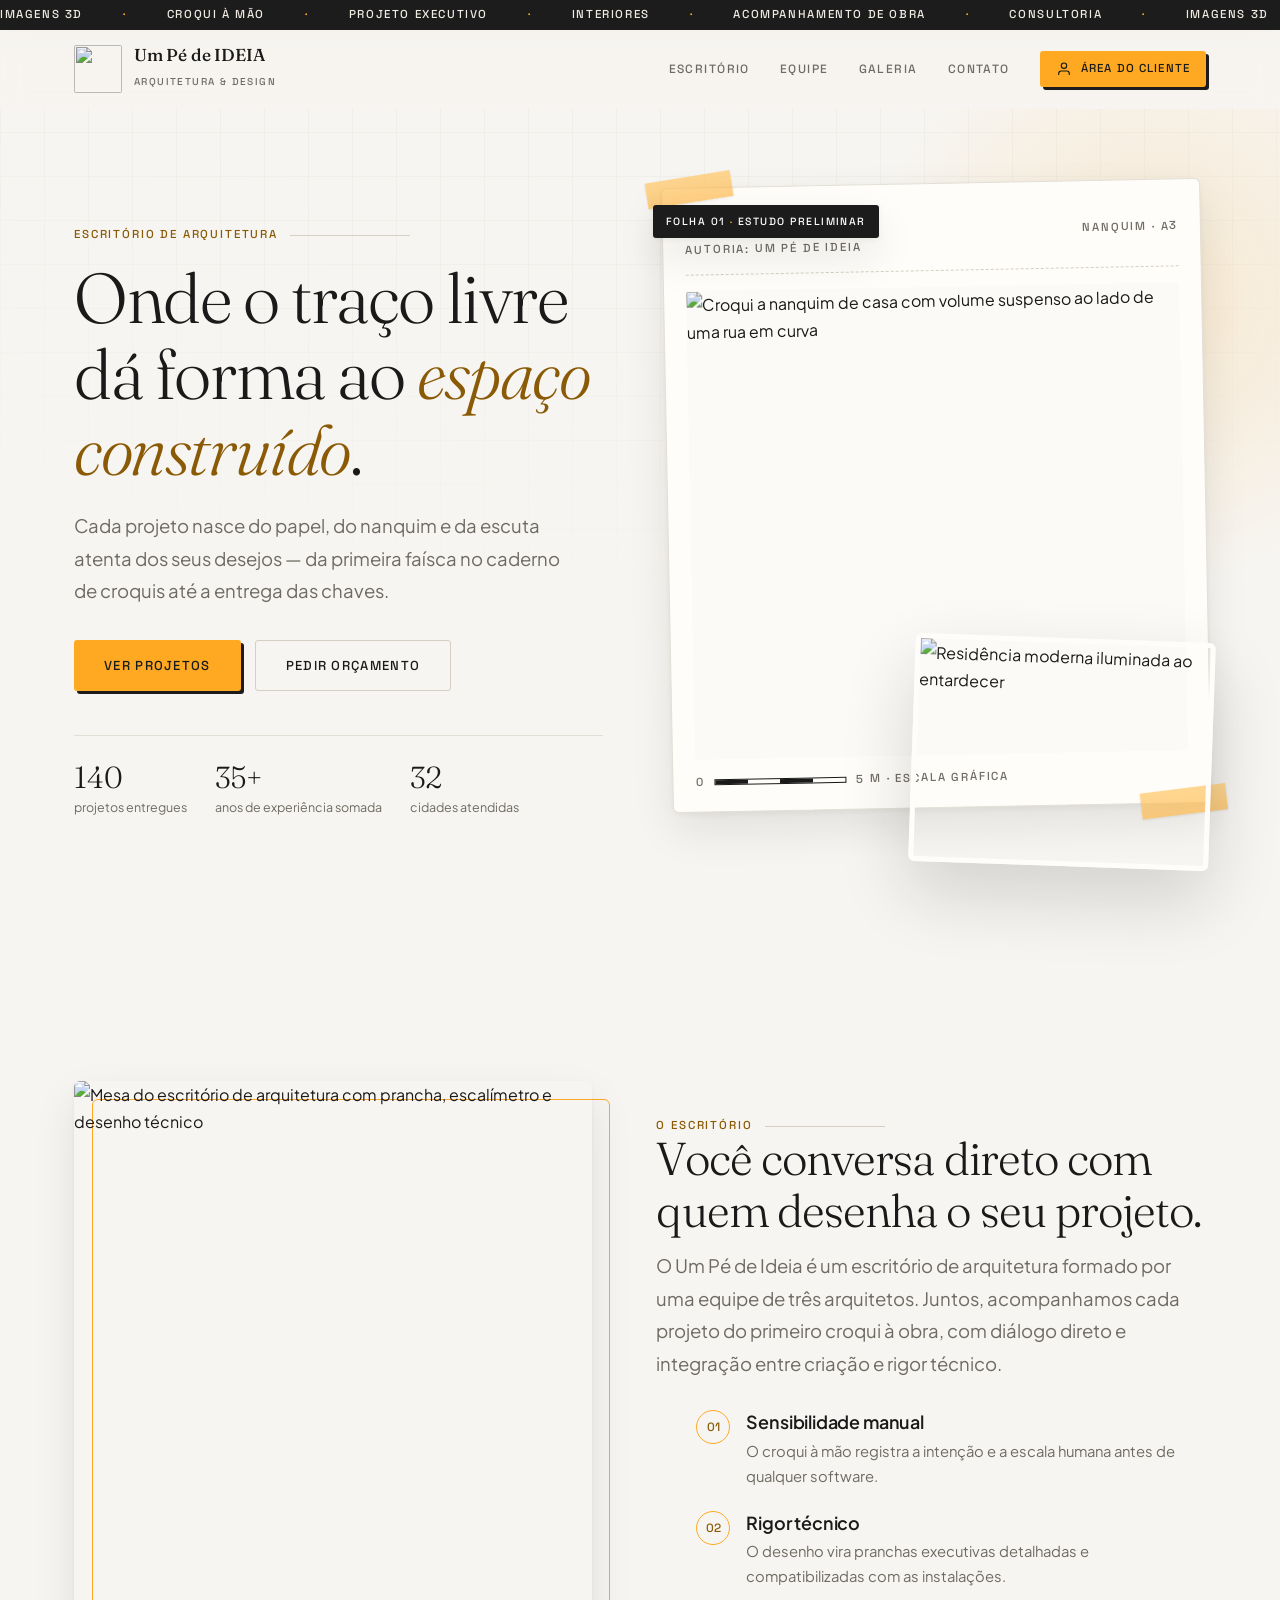
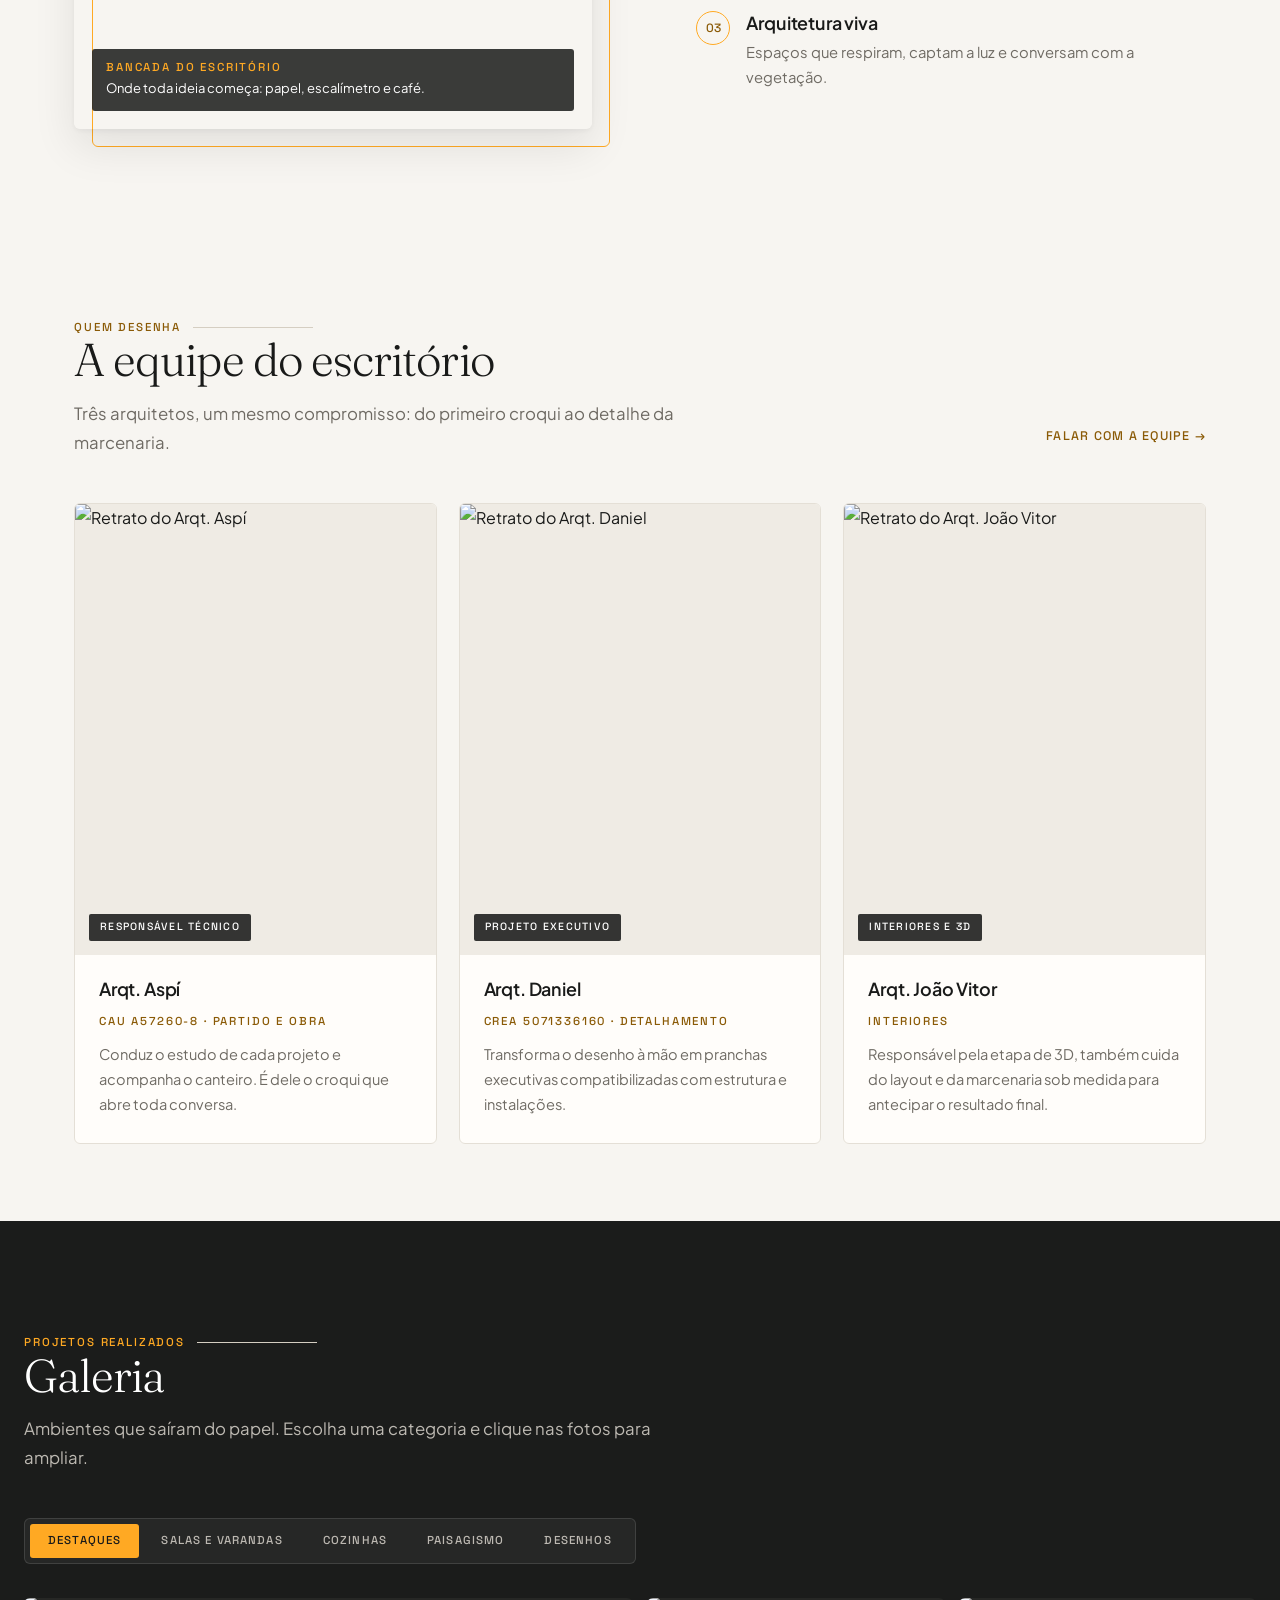
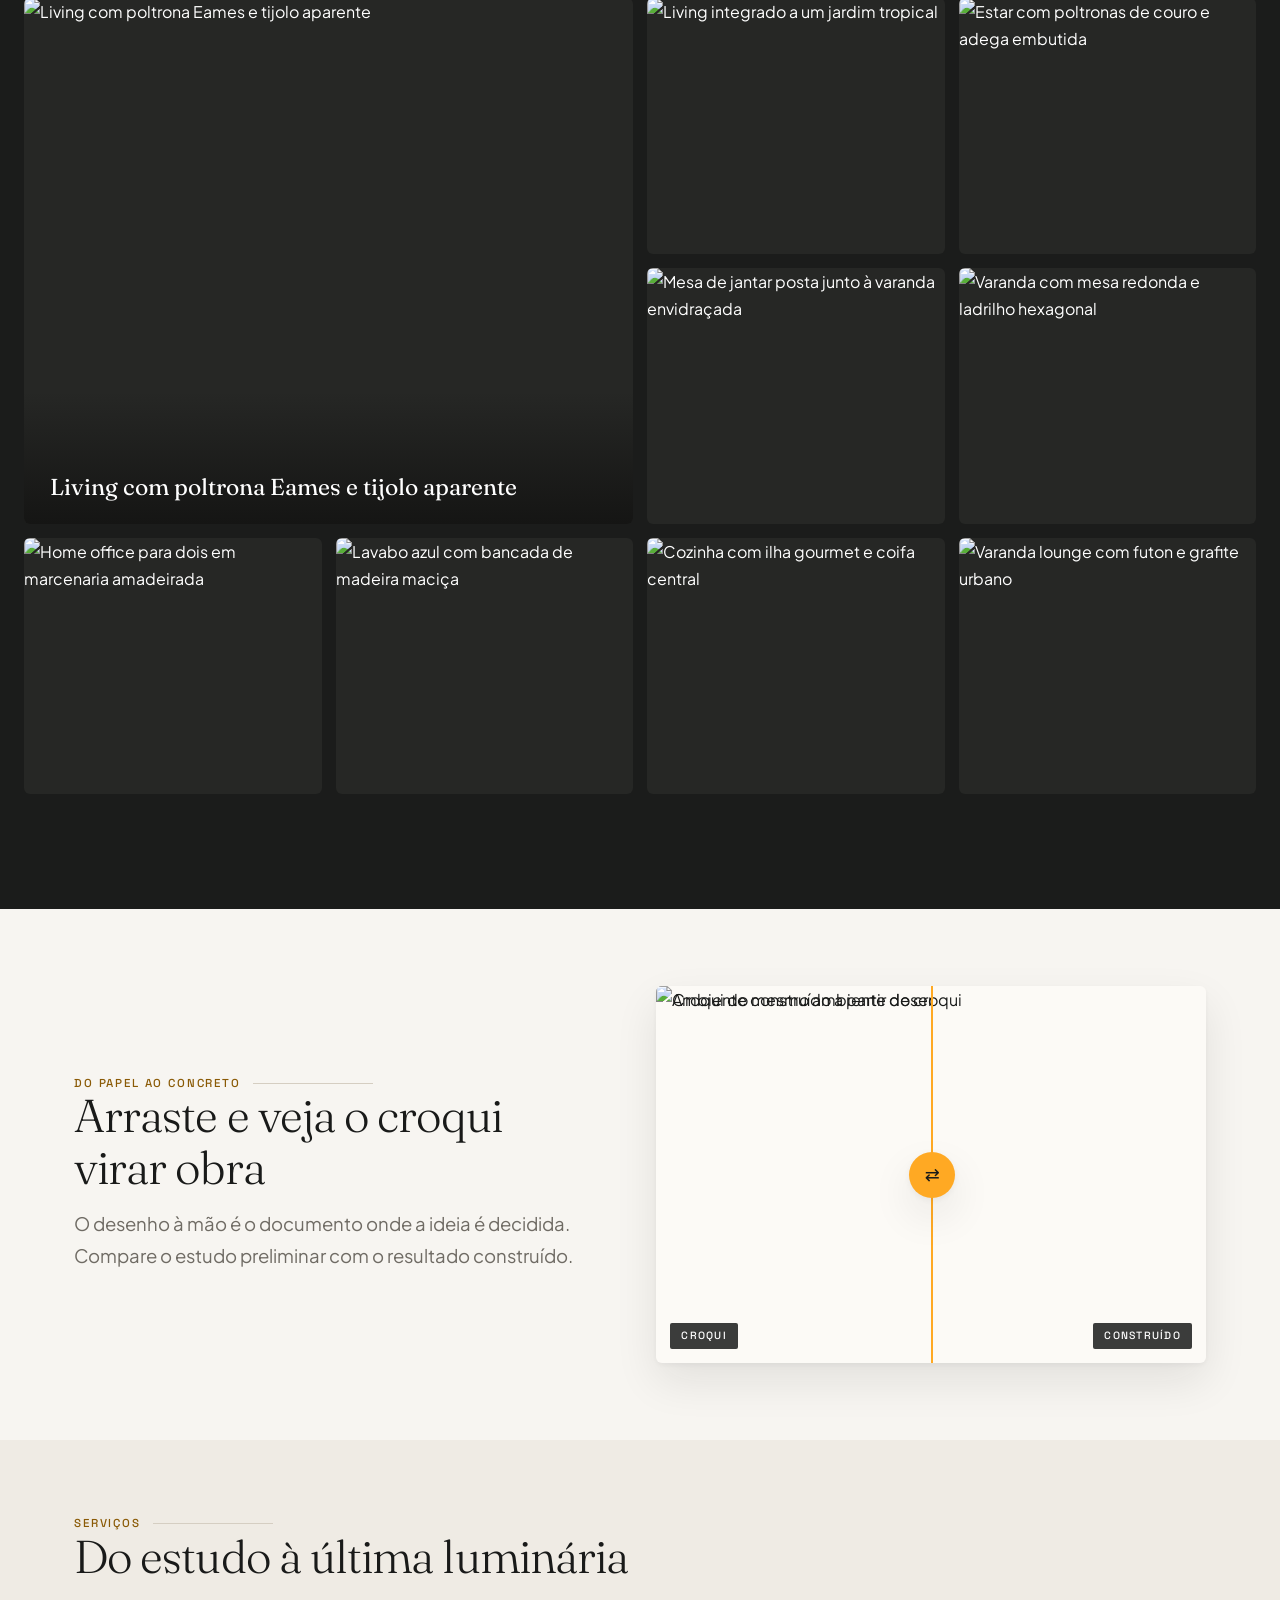
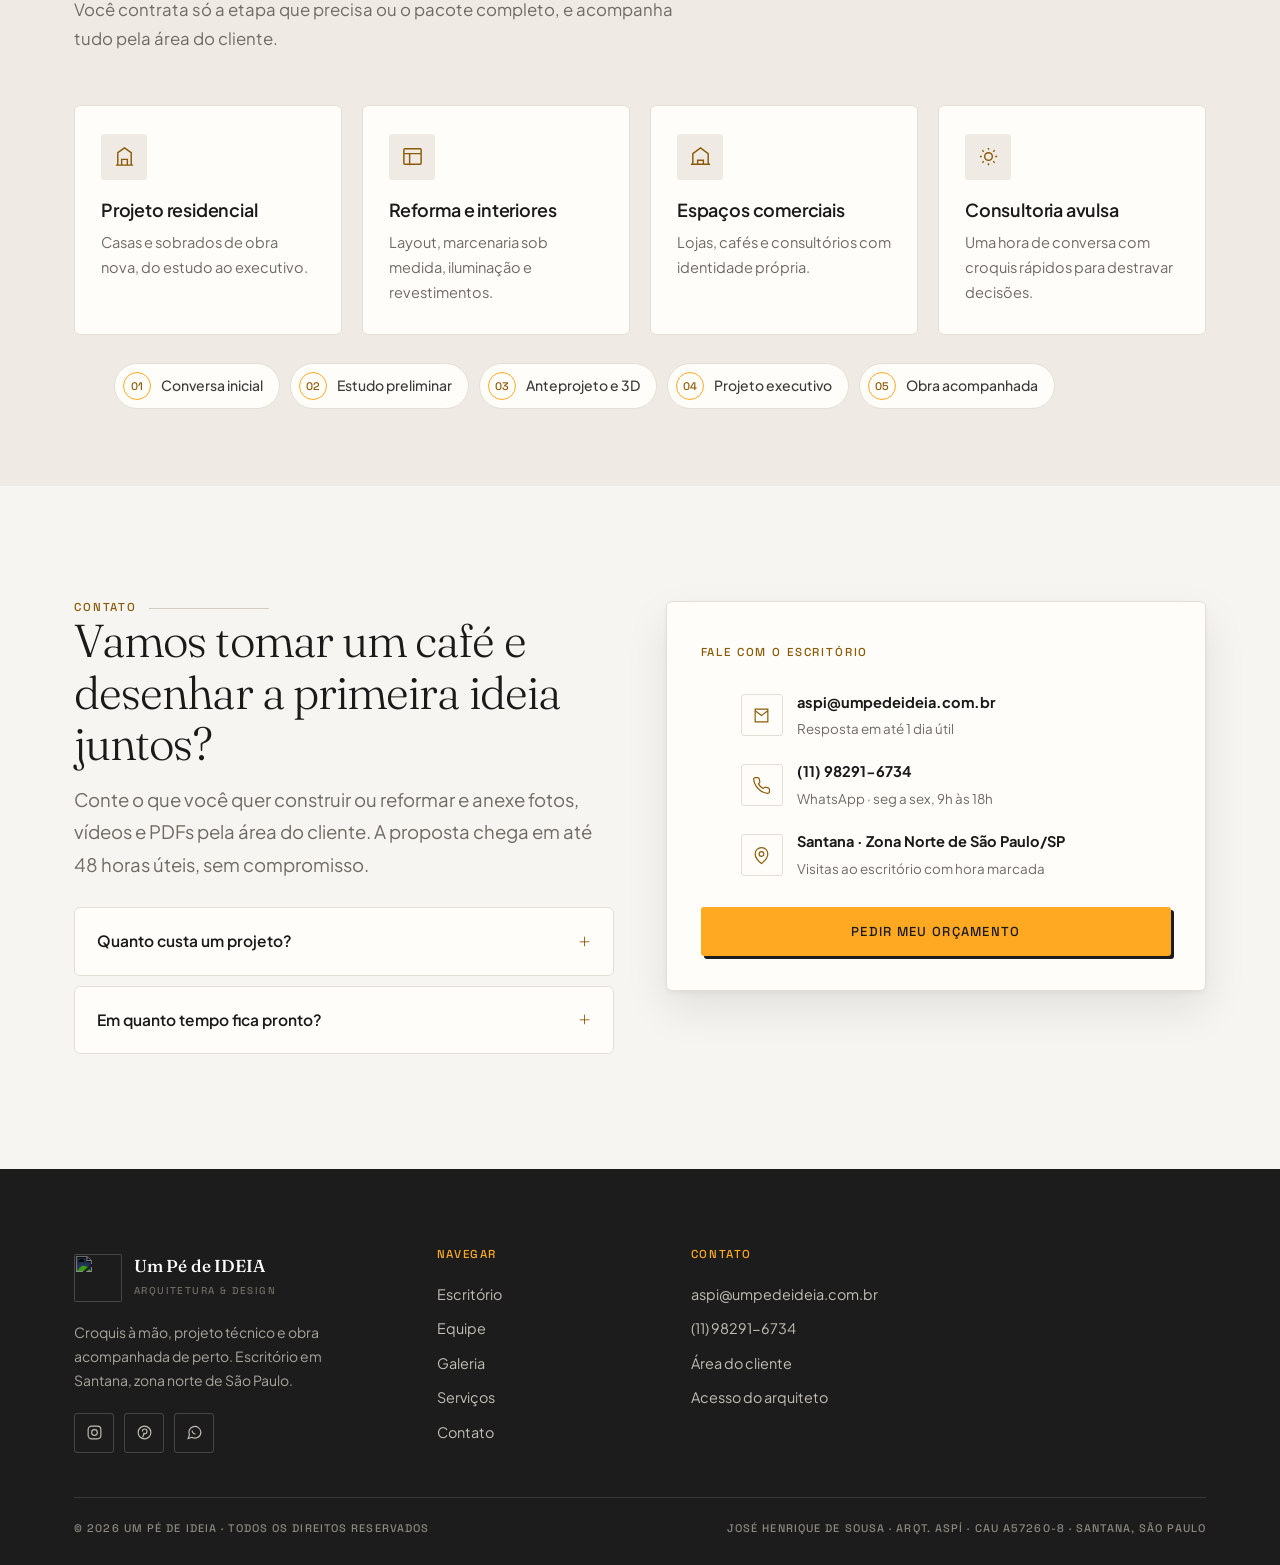
==== commit 70e4f867: "Destaca a galeria e enxuga a home - Galeria logo após a equipe, em mosaico escuro com foto de destaq" ====
--- a/pe-de-ideia/index.html
+++ b/pe-de-ideia/index.html
@@ -32,8 +32,6 @@
     <nav class="nav" aria-label="Principal">
       <a href="#escritorio">Escritório</a>
       <a href="#equipe">Equipe</a>
-      <a href="#servicos">Serviços</a>
-      <a href="#processo">Processo</a>
       <a href="#projetos">Galeria</a>
       <a href="#contato">Contato</a>
       <a class="btn sm" href="cliente.html">
@@ -48,10 +46,7 @@
 <nav class="drawer" id="drawer" aria-label="Menu móvel">
   <a href="#escritorio">Escritório</a>
   <a href="#equipe">Equipe</a>
-  <a href="#servicos">Serviços</a>
-  <a href="#processo">Processo</a>
   <a href="#projetos">Galeria</a>
-  <a href="#depoimentos">Depoimentos</a>
   <a href="#contato">Contato</a>
   <a class="btn wide" href="cliente.html">Área do cliente</a>
   <a class="btn out wide" href="arquiteto.html" style="margin-top:10px">Acesso do arquiteto</a>
@@ -67,11 +62,8 @@
       <h1>Onde o traço livre<br>dá forma ao <em>espaço<br>construído</em>.</h1>
       <p class="lead">Cada projeto nasce do papel, do nanquim e da escuta atenta dos seus desejos — da primeira faísca no caderno de croquis até a entrega das chaves.</p>
       <div class="acts">
-        <a class="btn lg" href="cliente.html">
-          <svg viewBox="0 0 24 24" fill="none" stroke="currentColor" stroke-width="1.7"><path d="M12 5v14M5 12h14"/></svg>
-          Pedir orçamento
-        </a>
-        <a class="btn out lg" href="#projetos">Ver projetos</a>
+        <a class="btn lg" href="#projetos">Ver projetos</a>
+        <a class="btn out lg" href="cliente.html">Pedir orçamento</a>
       </div>
       <div class="hero-meta">
         <div><b data-count="140">0</b><span>projetos entregues</span></div>
@@ -97,17 +89,7 @@
   </div>
 </section>
 
-<!-- faixa de valores ------------------------------------------------------ -->
-<div class="strip">
-  <div class="wrap">
-    <span>Croqui à mão em toda entrega</span>
-    <span>Projeto compatibilizado</span>
-    <span>Obra acompanhada de perto</span>
-    <span>Imagens 3D</span>
-  </div>
-</div>
-
-<!-- escritório / equipe -------------------------------------------------- -->
+<!-- escritório ------------------------------------------------------------ -->
 <section class="sec" id="escritorio">
   <div class="wrap two">
     <div class="frame rv">
@@ -119,14 +101,10 @@
       <h2>Você conversa direto com quem desenha o seu projeto.</h2>
       <p class="lead">O Um Pé de Ideia é um escritório de arquitetura formado por uma equipe de três arquitetos. Juntos, acompanhamos cada projeto do primeiro croqui à obra, com diálogo direto e integração entre criação e rigor técnico.</p>
       <ul class="pillars">
-        <li><span class="n">01</span><div><h3>Sensibilidade manual</h3><p>O croqui à mão registra a intenção e a escala humana. É a forma mais rápida e honesta de entender o que você quer.</p></div></li>
-        <li><span class="n">02</span><div><h3>Rigor técnico</h3><p>A ideia precisa ser construível: o desenho vira pranchas executivas detalhadas e compatibilizadas com as instalações.</p></div></li>
-        <li><span class="n">03</span><div><h3>Arquitetura viva</h3><p>Casas que respiram com o vento, captam a luz da tarde e conversam com a vegetação existente no terreno.</p></div></li>
+        <li><span class="n">01</span><div><h3>Sensibilidade manual</h3><p>O croqui à mão registra a intenção e a escala humana antes de qualquer software.</p></div></li>
+        <li><span class="n">02</span><div><h3>Rigor técnico</h3><p>O desenho vira pranchas executivas detalhadas e compatibilizadas com as instalações.</p></div></li>
+        <li><span class="n">03</span><div><h3>Arquitetura viva</h3><p>Espaços que respiram, captam a luz e conversam com a vegetação.</p></div></li>
       </ul>
-      <div class="sign">
-        <img src="https://res.cloudinary.com/p2srhjwx/image/upload/v1792143768/aspi.jpg" alt="Retrato do Arqt. Aspí" loading="lazy">
-        <div><b>Arqt. Aspí</b><span>José Henrique de Sousa · CAU A57260-8</span></div>
-      </div>
     </div>
   </div>
 </section>
@@ -174,85 +152,14 @@
   </div>
 </section>
 
-<!-- serviços --------------------------------------------------------------->
-<section class="sec alt" id="servicos">
+<!-- galeria --------------------------------------------------------------- -->
+<section class="sec dark gal" id="projetos">
   <div class="wrap">
     <div class="head-row">
       <div class="head-2 rv" style="margin-bottom:0">
-        <span class="lab ac lab-line">Serviços</span>
-        <h2>Do estudo de viabilidade à última luminária</h2>
-        <p>Você contrata só a etapa que precisa ou o pacote completo. Tudo combinado em contrato, com prazos e entregas claras.</p>
-      </div>
-      <a class="btn ghost rv" href="cliente.html">Solicitar proposta →</a>
-    </div>
-    <div class="grid-4">
-      <article class="svc rv"><span class="num">01</span>
-        <span class="ico"><svg viewBox="0 0 24 24"><path d="M3 21h18M5 21V8l7-5 7 5v13M9 21v-6h6v6"/></svg></span>
-        <h3>Projeto residencial</h3>
-        <p>Casas e sobrados de obra nova: implantação, plantas, cortes, fachadas e detalhamento executivo.</p>
-      </article>
-      <article class="svc rv"><span class="num">02</span>
-        <span class="ico"><svg viewBox="0 0 24 24"><path d="M3 9h18M9 21V9M4 4h16a1 1 0 0 1 1 1v14a1 1 0 0 1-1 1H4a1 1 0 0 1-1-1V5a1 1 0 0 1 1-1z"/></svg></span>
-        <h3>Reforma e interiores</h3>
-        <p>Layout, marcenaria sob medida, iluminação, revestimentos e curadoria de mobiliário.</p>
-      </article>
-      <article class="svc rv"><span class="num">03</span>
-        <span class="ico"><svg viewBox="0 0 24 24"><path d="M2 20h20M4 20V9l8-6 8 6v11M9 20v-4h6v4M8 12h.01M16 12h.01"/></svg></span>
-        <h3>Espaços comerciais</h3>
-        <p>Lojas, cafés e consultórios: identidade espacial, fluxo de clientes e conformidade com normas.</p>
-      </article>
-      <article class="svc rv"><span class="num">04</span>
-        <span class="ico"><svg viewBox="0 0 24 24"><path d="M12 3v2M12 19v2M3 12h2M19 12h2M5.6 5.6l1.4 1.4M17 17l1.4 1.4M18.4 5.6L17 7M7 17l-1.4 1.4"/><circle cx="12" cy="12" r="4"/></svg></span>
-        <h3>Consultoria avulsa</h3>
-        <p>Uma hora de conversa com croquis rápidos para destravar decisões antes de contratar o projeto.</p>
-      </article>
-    </div>
-  </div>
-</section>
-
-<!-- processo -------------------------------------------------------------- -->
-<section class="sec" id="processo">
-  <div class="wrap">
-    <div class="head-2 rv">
-      <span class="lab ac lab-line">Como trabalhamos</span>
-      <h2>Cinco etapas, nenhuma surpresa</h2>
-      <p>Você acompanha cada fase pela área do cliente, com prazos, anexos e respostas registradas.</p>
-    </div>
-    <div class="steps-g rv">
-      <article class="step"><span class="n">Etapa 01</span><h3>Conversa inicial</h3><p>Você conta a ideia e envia fotos, vídeos e PDFs do terreno ou do imóvel pela área do cliente.</p></article>
-      <article class="step"><span class="n">Etapa 02</span><h3>Estudo preliminar</h3><p>Croquis à mão, implantação e volumetria para alinhar partido e orçamento antes de detalhar.</p></article>
-      <article class="step"><span class="n">Etapa 03</span><h3>Anteprojeto</h3><p>Plantas em escala, cortes, fachadas e imagens 3D para você visualizar o resultado final.</p></article>
-      <article class="step"><span class="n">Etapa 04</span><h3>Projeto executivo</h3><p>Detalhamento, compatibilização com estrutura e instalações, memorial e caderno de acabamentos.</p></article>
-      <article class="step"><span class="n">Etapa 05</span><h3>Obra acompanhada</h3><p>Visitas periódicas, relatórios fotográficos e ajustes de projeto direto no canteiro.</p></article>
-    </div>
-  </div>
-</section>
-
-<!-- comparador croqui × obra ---------------------------------------------- -->
-<section class="sec alt tight">
-  <div class="wrap two">
-    <div class="rv">
-      <span class="lab ac lab-line">Do papel ao concreto</span>
-      <h2>Arraste e veja o croqui virar obra</h2>
-      <p class="lead">O desenho à mão não é enfeite: é o documento onde a ideia é decidida. Compare o estudo preliminar com o resultado construído.</p>
-    </div>
-    <div class="compare rv" id="compare">
-      <img src="https://res.cloudinary.com/p2srhjwx/image/upload/v1792125087/Via_Etilica-2.jpg" alt="Ambiente construído a partir do croqui" loading="lazy">
-      <img class="top-l" id="cmpTop" src="https://res.cloudinary.com/p2srhjwx/image/upload/v1792125056/corte001_projeto_Via_Et%C3%ADlica_-_Copia.jpg" alt="Croqui do mesmo ambiente desenhado a nanquim" loading="lazy">
-      <span class="cl l">Croqui</span><span class="cl r">Construído</span>
-      <div class="handle" id="cmpHandle" role="slider" tabindex="0" aria-label="Comparar croqui e obra" aria-valuemin="0" aria-valuemax="100" aria-valuenow="50"></div>
-    </div>
-  </div>
-</section>
-
-<!-- projetos -------------------------------------------------------------- -->
-<section class="sec" id="projetos">
-  <div class="wrap">
-    <div class="head-row">
-      <div class="head-2 rv" style="margin-bottom:0">
-        <span class="lab ac lab-line">Acervo · folhas selecionadas</span>
+        <span class="lab lab-line">Projetos realizados</span>
         <h2>Galeria</h2>
-        <p>Selecione uma categoria para explorar os projetos. Clique nas imagens para ampliar.</p>
+        <p>Ambientes que saíram do papel. Escolha uma categoria e clique nas fotos para ampliar.</p>
       </div>
     </div>
 
@@ -268,62 +175,78 @@
   </div>
 </section>
 
-<!-- números --------------------------------------------------------------- -->
-<section class="sec dark tight">
-  <div class="wrap nums">
-    <div class="rv"><b data-count="140">0</b><span>projetos entregues</span></div>
-    <div class="rv"><b data-count="35" data-suffix="+">0</b><span>anos de experiência somada</span></div>
-    <div class="rv"><b data-count="98" data-suffix="%">0</b><span>clientes satisfeitos</span></div>
-    <div class="rv"><b data-count="48" data-suffix="h">0</b><span>para o primeiro retorno</span></div>
-  </div>
-</section>
-
-<!-- depoimentos ----------------------------------------------------------- -->
-<section class="sec" id="depoimentos">
+<!-- comparador croqui × obra ---------------------------------------------- -->
+<section class="sec tight">
+  <div class="wrap two">
+    <div class="rv">
+      <span class="lab ac lab-line">Do papel ao concreto</span>
+      <h2>Arraste e veja o croqui virar obra</h2>
+      <p class="lead">O desenho à mão é o documento onde a ideia é decidida. Compare o estudo preliminar com o resultado construído.</p>
+    </div>
+    <div class="compare rv" id="compare">
+      <img src="https://res.cloudinary.com/p2srhjwx/image/upload/v1792125087/Via_Etilica-2.jpg" alt="Ambiente construído a partir do croqui" loading="lazy">
+      <img class="top-l" id="cmpTop" src="https://res.cloudinary.com/p2srhjwx/image/upload/v1792125056/corte001_projeto_Via_Et%C3%ADlica_-_Copia.jpg" alt="Croqui do mesmo ambiente desenhado a nanquim" loading="lazy">
+      <span class="cl l">Croqui</span><span class="cl r">Construído</span>
+      <div class="handle" id="cmpHandle" role="slider" tabindex="0" aria-label="Comparar croqui e obra" aria-valuemin="0" aria-valuemax="100" aria-valuenow="50"></div>
+    </div>
+  </div>
+</section>
+
+<!-- serviços e etapas ----------------------------------------------------- -->
+<section class="sec alt tight" id="servicos">
   <div class="wrap">
     <div class="head-2 rv">
-      <span class="lab ac lab-line">Depoimentos</span>
-      <h2>Quem já construiu com o escritório</h2>
-      <p>O que ficou depois da obra pronta, na palavra de quem morou o processo inteiro.</p>
-    </div>
-    <div class="quotes">
-      <article class="quote rv">
-        <div class="stars" aria-label="5 de 5">★★★★★</div>
-        <p>Recebemos o primeiro croqui em três dias e ali já entendemos a casa. O acompanhamento de obra evitou pelo menos dois erros caros.</p>
-        <div class="who"><span class="initials" aria-hidden="true">MA</span><div><b>Marina Alcântara</b><span>Residência unifamiliar · Sorocaba</span></div></div>
-      </article>
-      <article class="quote rv">
-        <div class="stars" aria-label="5 de 5">★★★★★</div>
-        <p>A área do cliente resolveu nossa vida: mandei fotos e vídeos do terreno pelo celular e o retorno veio no mesmo lugar, tudo organizado.</p>
-        <div class="who"><span class="initials" aria-hidden="true">RS</span><div><b>Rodrigo Serra</b><span>Reforma de apartamento · Tatuí</span></div></div>
-      </article>
-      <article class="quote rv">
-        <div class="stars" aria-label="5 de 5">★★★★★</div>
-        <p>O projeto do café ficou com a nossa cara e coube no orçamento. O detalhamento da marcenaria não deixou dúvida para o marceneiro.</p>
-        <div class="who"><span class="initials" aria-hidden="true">HP</span><div><b>Helena Prado</b><span>Cafeteria · Itapetininga</span></div></div>
-      </article>
-    </div>
-  </div>
-</section>
-
-<!-- FAQ + contato --------------------------------------------------------- -->
-<section class="sec alt" id="contato">
+      <span class="lab ac lab-line">Serviços</span>
+      <h2>Do estudo à última luminária</h2>
+      <p>Você contrata só a etapa que precisa ou o pacote completo, e acompanha tudo pela área do cliente.</p>
+    </div>
+    <div class="grid-4">
+      <article class="svc rv">
+        <span class="ico"><svg viewBox="0 0 24 24"><path d="M3 21h18M5 21V8l7-5 7 5v13M9 21v-6h6v6"/></svg></span>
+        <h3>Projeto residencial</h3>
+        <p>Casas e sobrados de obra nova, do estudo ao executivo.</p>
+      </article>
+      <article class="svc rv">
+        <span class="ico"><svg viewBox="0 0 24 24"><path d="M3 9h18M9 21V9M4 4h16a1 1 0 0 1 1 1v14a1 1 0 0 1-1 1H4a1 1 0 0 1-1-1V5a1 1 0 0 1 1-1z"/></svg></span>
+        <h3>Reforma e interiores</h3>
+        <p>Layout, marcenaria sob medida, iluminação e revestimentos.</p>
+      </article>
+      <article class="svc rv">
+        <span class="ico"><svg viewBox="0 0 24 24"><path d="M2 20h20M4 20V9l8-6 8 6v11M9 20v-4h6v4M8 12h.01M16 12h.01"/></svg></span>
+        <h3>Espaços comerciais</h3>
+        <p>Lojas, cafés e consultórios com identidade própria.</p>
+      </article>
+      <article class="svc rv">
+        <span class="ico"><svg viewBox="0 0 24 24"><path d="M12 3v2M12 19v2M3 12h2M19 12h2M5.6 5.6l1.4 1.4M17 17l1.4 1.4M18.4 5.6L17 7M7 17l-1.4 1.4"/><circle cx="12" cy="12" r="4"/></svg></span>
+        <h3>Consultoria avulsa</h3>
+        <p>Uma hora de conversa com croquis rápidos para destravar decisões.</p>
+      </article>
+    </div>
+    <ol class="etapas rv" aria-label="Etapas do projeto">
+      <li><span>01</span>Conversa inicial</li>
+      <li><span>02</span>Estudo preliminar</li>
+      <li><span>03</span>Anteprojeto e 3D</li>
+      <li><span>04</span>Projeto executivo</li>
+      <li><span>05</span>Obra acompanhada</li>
+    </ol>
+  </div>
+</section>
+
+<!-- contato --------------------------------------------------------------- -->
+<section class="sec" id="contato">
   <div class="wrap contact">
     <div class="rv">
-      <span class="lab ac lab-line">Perguntas frequentes</span>
-      <h2>Antes de pedir o orçamento</h2>
+      <span class="lab ac lab-line">Contato</span>
+      <h2>Vamos tomar um café e desenhar a primeira ideia juntos?</h2>
+      <p class="lead">Conte o que você quer construir ou reformar e anexe fotos, vídeos e PDFs pela área do cliente. A proposta chega em até 48 horas úteis, sem compromisso.</p>
       <div class="faq" style="margin-top:26px">
-        <details open><summary>Quanto custa um projeto?</summary><p>O valor depende da área, da complexidade e das etapas contratadas. Depois de receber sua solicitação pela área do cliente, enviamos uma proposta detalhada em até 48 horas úteis — sem compromisso.</p></details>
-        <details><summary>Quais arquivos posso enviar?</summary><p>Fotos do terreno ou do imóvel, vídeos curtos percorrendo os ambientes, plantas e documentos em PDF, além de imagens de referência que você gosta. Tudo pela própria área do cliente.</p></details>
-        <details><summary>Vocês atendem fora da região?</summary><p>Sim. Projetos remotos são acompanhados por videochamada e pela área do cliente; visitas de obra são combinadas por pacote de deslocamento.</p></details>
-        <details><summary>Em quanto tempo o projeto fica pronto?</summary><p>Um estudo preliminar leva de 2 a 3 semanas. O projeto executivo completo, de 8 a 12 semanas, conforme o porte da obra e o tempo de aprovação de cada etapa.</p></details>
+        <details><summary>Quanto custa um projeto?</summary><p>O valor depende da área, da complexidade e das etapas contratadas. Depois de receber sua solicitação, enviamos uma proposta detalhada.</p></details>
+        <details><summary>Em quanto tempo fica pronto?</summary><p>Um estudo preliminar leva de 2 a 3 semanas. O projeto executivo completo, de 8 a 12 semanas, conforme o porte da obra.</p></details>
       </div>
     </div>
     <div class="rv">
       <div class="sheet pad-lg">
         <span class="lab ac">Fale com o escritório</span>
-        <h3 style="font-size:1.5rem;margin:8px 0 6px;font-family:var(--f-disp);font-weight:300">Um café e a primeira ideia</h3>
-        <p style="font-size:14.8px">Prefere começar pela conversa? Use os contatos abaixo. Para enviar arquivos e acompanhar o andamento, entre na área do cliente.</p>
         <ul class="cinfo">
           <li><span class="ico"><svg viewBox="0 0 24 24"><path d="M4 4h16v16H4z"/><path d="m4 6 8 6 8-6"/></svg></span>
             <div><b>aspi@umpedeideia.com.br</b><span>Resposta em até 1 dia útil</span></div></li>
@@ -332,23 +255,8 @@
           <li><span class="ico"><svg viewBox="0 0 24 24"><path d="M20 10c0 6-8 12-8 12s-8-6-8-12a8 8 0 0 1 16 0z"/><circle cx="12" cy="10" r="3"/></svg></span>
             <div><b>Santana · Zona Norte de São Paulo/SP</b><span>Visitas ao escritório com hora marcada</span></div></li>
         </ul>
-        <a class="btn wide lg" href="cliente.html" style="margin-top:26px">Entrar na área do cliente</a>
-      </div>
-    </div>
-  </div>
-</section>
-
-<!-- CTA final ------------------------------------------------------------- -->
-<section class="sec dark">
-  <div class="wrap cta-box">
-    <div class="rv">
-      <span class="lab">Primeiro contato sem compromisso</span>
-      <h2 style="margin-top:12px">Vamos tomar um café e desenhar a primeira ideia juntos?</h2>
-      <p class="lead">Conte o que você quer construir ou reformar, anexe fotos, vídeos e PDFs do terreno e receba a resposta do Arqt. Aspí direto na sua área do cliente.</p>
-    </div>
-    <div class="rv" style="display:grid;gap:12px">
-      <a class="btn lg wide" href="cliente.html">Pedir meu orçamento</a>
-      <a class="btn out lg wide" href="#projetos">Rever os projetos</a>
+        <a class="btn wide lg" href="cliente.html" style="margin-top:26px">Pedir meu orçamento</a>
+      </div>
     </div>
   </div>
 </section>
@@ -370,11 +278,7 @@
       </div>
       <div>
         <h4>Navegar</h4>
-        <a href="#escritorio">Escritório</a><a href="#equipe">Equipe</a><a href="#servicos">Serviços</a><a href="#processo">Processo</a><a href="#projetos">Galeria</a><a href="#depoimentos">Depoimentos</a>
-      </div>
-      <div>
-        <h4>Serviços</h4>
-        <a href="#servicos">Projeto residencial</a><a href="#servicos">Reforma e interiores</a><a href="#servicos">Espaços comerciais</a><a href="#servicos">Consultoria avulsa</a>
+        <a href="#escritorio">Escritório</a><a href="#equipe">Equipe</a><a href="#projetos">Galeria</a><a href="#servicos">Serviços</a><a href="#contato">Contato</a>
       </div>
       <div>
         <h4>Contato</h4>
--- a/pe-de-ideia/style.css
+++ b/pe-de-ideia/style.css
@@ -2,9 +2,9 @@
    Um Pé de IDEIA · Arquitetura e Design
    Folha de estilo única — protótipo visual (somente front-end)
    Sumário:
-   01. Tokens e base        06. Processo
-   02. Utilitários          07. Projetos / galeria / lightbox
-   03. Cabeçalho e menu     08. Depoimentos, números, FAQ, contato
+   01. Tokens e base        06. Etapas do projeto
+   02. Utilitários          07. Galeria / comparador / lightbox
+   03. Cabeçalho e menu     08. FAQ e contato
    04. Hero                 09. Rodapé
    05. Atelier / serviços   10. Áreas logadas (cliente e arquiteto)
    ========================================================================== */
@@ -228,12 +228,6 @@
   .compo .sheet{transform:none}
 }
 
-/* faixa de logos/valores */
-.strip{border-block:1px solid var(--line);background:rgba(255,253,250,.6)}
-.strip .wrap{display:flex;flex-wrap:wrap;gap:clamp(18px,5vw,54px);justify-content:space-between;align-items:center;padding-block:22px}
-.strip span{font:500 11.5px/1.4 var(--f-mono);letter-spacing:.14em;text-transform:uppercase;color:var(--mut);display:flex;align-items:center;gap:9px}
-.strip span::before{content:"";width:6px;height:6px;background:var(--accent);border-radius:50%;flex:none}
-
 /* 05. ATELIER / SERVIÇOS ================================================== */
 .two{display:grid;grid-template-columns:1fr 1.06fr;gap:clamp(36px,5vw,68px);align-items:center}
 .two.rev>*:first-child{order:2}
@@ -249,10 +243,6 @@
 .pillars li{list-style:none;display:grid;grid-template-columns:auto 1fr;gap:16px;align-items:start}
 .pillars .n{font:500 12px/1 var(--f-mono);color:var(--brown);border:1.5px solid var(--accent);border-radius:50%;width:34px;height:34px;display:grid;place-items:center;flex:none}
 .pillars p{font-size:14.8px;margin-top:4px}
-.sign{margin-top:32px;display:flex;align-items:center;gap:16px;flex-wrap:wrap}
-.sign img{width:54px;height:54px;border-radius:50%;object-fit:cover}
-.sign b{display:block;font-weight:600}
-.sign span{font-size:13px;color:var(--mut)}
 
 .grid-3{display:grid;grid-template-columns:repeat(auto-fit,minmax(250px,1fr));gap:22px}
 .grid-4{display:grid;grid-template-columns:repeat(auto-fit,minmax(220px,1fr));gap:20px}
@@ -268,7 +258,6 @@
 .svc .ico svg{width:23px;height:23px;stroke:var(--brown);fill:none;stroke-width:1.5}
 .svc h3{margin-bottom:8px}
 .svc p{font-size:14.6px}
-.svc .num{position:absolute;top:18px;right:20px;font:500 11px var(--f-mono);color:var(--line-2)}
 
 /* equipe */
 .pessoa{background:var(--paper);border:1px solid var(--line);border-radius:var(--r);overflow:hidden;
@@ -284,39 +273,51 @@
 .pessoa .info .lab{color:var(--brown)}
 .pessoa .info p{font-size:14.6px;margin-top:10px}
 
-/* 06. PROCESSO ============================================================ */
-.steps-g{display:grid;grid-template-columns:repeat(auto-fit,minmax(200px,1fr));gap:2px;background:var(--line);border:1px solid var(--line);border-radius:var(--r);overflow:hidden}
-.step{background:var(--paper);padding:30px 24px 34px;position:relative;transition:background .3s}
-.step:hover{background:#fff}
-.step .n{font:500 11px/1 var(--f-mono);letter-spacing:.14em;color:var(--brown)}
-.step h3{margin:14px 0 8px}
-.step p{font-size:14.4px}
-.step::before{content:"";position:absolute;top:0;left:0;width:100%;height:2px;background:linear-gradient(90deg,var(--accent),transparent)}
-
-/* 07. PROJETOS / GALERIA ================================================== */
+/* 06. ETAPAS DO PROJETO ================================================= */
+.etapas{display:flex;flex-wrap:wrap;gap:10px;margin-top:28px}
+.etapas li{list-style:none;display:flex;align-items:center;gap:10px;background:var(--paper);border:1px solid var(--line);border-radius:999px;padding:8px 16px 8px 8px;font-size:14px;font-weight:500;color:var(--ink-2)}
+.etapas span{font:500 11px/1 var(--f-mono);color:var(--brown);border:1.5px solid var(--accent);border-radius:50%;width:28px;height:28px;display:grid;place-items:center;flex:none}
+
+/* 07. GALERIA ============================================================ */
+.gal .wrap{max-width:1360px}
 .filters{display:inline-flex;flex-wrap:wrap;gap:4px;padding:5px;background:var(--bg-2);border:1px solid var(--line);border-radius:var(--r);margin-bottom:34px}
 .filters button{font:500 11.5px/1 var(--f-mono);letter-spacing:.1em;text-transform:uppercase;border:0;background:none;color:var(--mut);padding:11px 18px;border-radius:var(--r-sm);cursor:pointer;transition:.2s}
 .filters button:hover{color:var(--ink)}
 .filters button[aria-pressed=true]{background:var(--dark);color:#fff}
-
-.cards{display:grid;grid-template-columns:repeat(auto-fill,minmax(310px,1fr));gap:26px}
-.card{
-  background:var(--paper);border:1px solid var(--line);border-radius:var(--r);overflow:hidden;
-  display:flex;flex-direction:column;transition:transform .45s var(--ease),box-shadow .45s var(--ease);
-}
-.card:hover{transform:translateY(-5px);box-shadow:var(--sh-2)}
+.dark .filters{background:rgba(255,255,255,.05);border-color:rgba(255,255,255,.12)}
+.dark .filters button{color:#bdb9b2}
+.dark .filters button:hover{color:#fff}
+.dark .filters button[aria-pressed=true]{background:var(--accent);color:var(--ink)}
+
+/* mosaico: a 1ª foto da categoria fica grande e as fotos em pé ocupam duas linhas */
+.cards{display:grid;grid-template-columns:repeat(auto-fill,minmax(260px,1fr));grid-auto-rows:clamp(200px,20vw,260px);grid-auto-flow:dense;gap:14px}
+.card{position:relative;border-radius:var(--r);overflow:hidden;background:var(--dark-2);animation:surge .6s var(--ease) both}
 .card.hide{display:none}
-.card .fig{position:relative;aspect-ratio:4/3;overflow:hidden;background:#fcfaf6}
+.card.tall{grid-row:span 2}
+.card.big{grid-column:span 2;grid-row:span 2}
+.card .fig{position:absolute;inset:0}
 .card .fig[data-lb]:not([data-lb=""]){cursor:zoom-in}
-.card .fig img{width:100%;height:100%;object-fit:cover;transition:transform .7s var(--ease)}
-.card:hover .fig img{transform:scale(1.045)}
-.card .slot{position:absolute;inset:0;display:grid;place-content:center;gap:8px;text-align:center;color:var(--mut);font:500 12px/1.5 var(--f-mono);text-transform:uppercase}
+.card .fig img{width:100%;height:100%;object-fit:cover;transition:transform .8s var(--ease)}
+.card:hover .fig img{transform:scale(1.05)}
+.card .leg{
+  position:absolute;inset:auto 0 0 0;padding:48px 18px 16px;z-index:2;
+  background:linear-gradient(transparent,rgba(18,18,17,.85));color:#fff;font:400 1rem/1.3 var(--f-disp);
+  opacity:0;transform:translateY(8px);transition:opacity .35s var(--ease),transform .35s var(--ease);
+}
+.card:hover .leg,.card.big .leg{opacity:1;transform:none}
+.card.big .leg{font-size:clamp(1.1rem,1.8vw,1.5rem);padding:80px 26px 22px}
+@media(hover:none){.card .leg{opacity:1;transform:none}}
+.card .slot{position:absolute;inset:0;display:grid;place-content:center;gap:8px;text-align:center;color:#bdb9b2;font:500 12px/1.5 var(--f-mono);text-transform:uppercase}
 .card .slot small{font:400 11px/1.5 var(--f-body);text-transform:none}
-.card .tag{position:absolute;top:12px;left:12px;background:rgba(27,28,27,.9);color:#fff;font:500 10.5px/1 var(--f-mono);letter-spacing:.12em;text-transform:uppercase;padding:7px 10px;border-radius:2px;z-index:2}
+@keyframes surge{from{opacity:0;transform:translateY(14px)}}
+@media(max-width:620px){
+  .cards{grid-template-columns:1fr 1fr;grid-auto-rows:44vw;gap:8px}
+  .card .leg{font-size:.85rem;padding:30px 10px 10px}
+}
 
 @media(prefers-reduced-motion:reduce){
-  .card,.card .fig img{transition:none}
-  .card:hover,.card:hover .fig img{transform:none}
+  .card,.card .fig img{transition:none;animation:none}
+  .card:hover .fig img{transform:none}
 }
 
 /* comparador croqui × obra */
@@ -346,21 +347,7 @@
 .lb .nav-b.prev{left:16px}.lb .nav-b.next{right:16px}
 .lb .nav-b:hover{background:var(--accent);color:var(--ink)}
 
-/* 08. DEPOIMENTOS, NÚMEROS, FAQ, CONTATO ================================== */
-.quotes{display:grid;grid-template-columns:repeat(auto-fit,minmax(290px,1fr));gap:24px}
-.quote{background:var(--paper);border:1px solid var(--line);border-radius:var(--r);padding:30px 28px;position:relative}
-.quote::before{content:"”";position:absolute;top:8px;right:22px;font:400 74px/1 var(--f-disp);color:var(--accent-2)}
-.stars{color:var(--accent);letter-spacing:3px;font-size:13px}
-.quote p{margin:14px 0 20px;font-size:15.2px;color:var(--ink-2)}
-.who{display:flex;align-items:center;gap:12px;border-top:1px dashed var(--line-2);padding-top:16px}
-.who .initials{width:44px;height:44px;border-radius:50%;display:grid;place-items:center;flex:none;background:var(--bg-2);color:var(--brown);font:600 12px/1 var(--f-mono)}
-.who b{display:block;font-size:14.5px;font-weight:600}
-.who span{font-size:12.5px;color:var(--mut)}
-
-.nums{display:grid;grid-template-columns:repeat(auto-fit,minmax(170px,1fr));gap:30px;text-align:center}
-.nums b{display:block;font:300 clamp(2.4rem,5vw,3.6rem)/1 var(--f-disp);color:var(--accent)}
-.nums span{font:500 11.5px/1.5 var(--f-mono);letter-spacing:.14em;text-transform:uppercase;color:#bdb9b2;display:block;margin-top:10px}
-
+/* 08. FAQ E CONTATO ======================================================= */
 .faq{display:grid;gap:10px;max-width:820px}
 .faq details{background:var(--paper);border:1px solid var(--line);border-radius:var(--r);overflow:hidden}
 .faq summary{cursor:pointer;list-style:none;padding:20px 54px 20px 22px;font-weight:600;position:relative;font-size:15.5px}
@@ -370,8 +357,6 @@
 .faq details[open]{border-color:var(--line-2);box-shadow:var(--sh-1)}
 .faq p{padding:0 22px 22px;font-size:14.8px}
 
-.cta-box{display:grid;grid-template-columns:1.45fr 1fr;gap:clamp(28px,5vw,56px);align-items:center}
-@media(max-width:820px){.cta-box{grid-template-columns:1fr}}
 .contact{display:grid;grid-template-columns:1fr 1fr;gap:clamp(28px,4vw,52px);align-items:start}
 @media(max-width:820px){.contact{grid-template-columns:1fr}}
 .cinfo{display:grid;gap:18px;margin-top:26px}
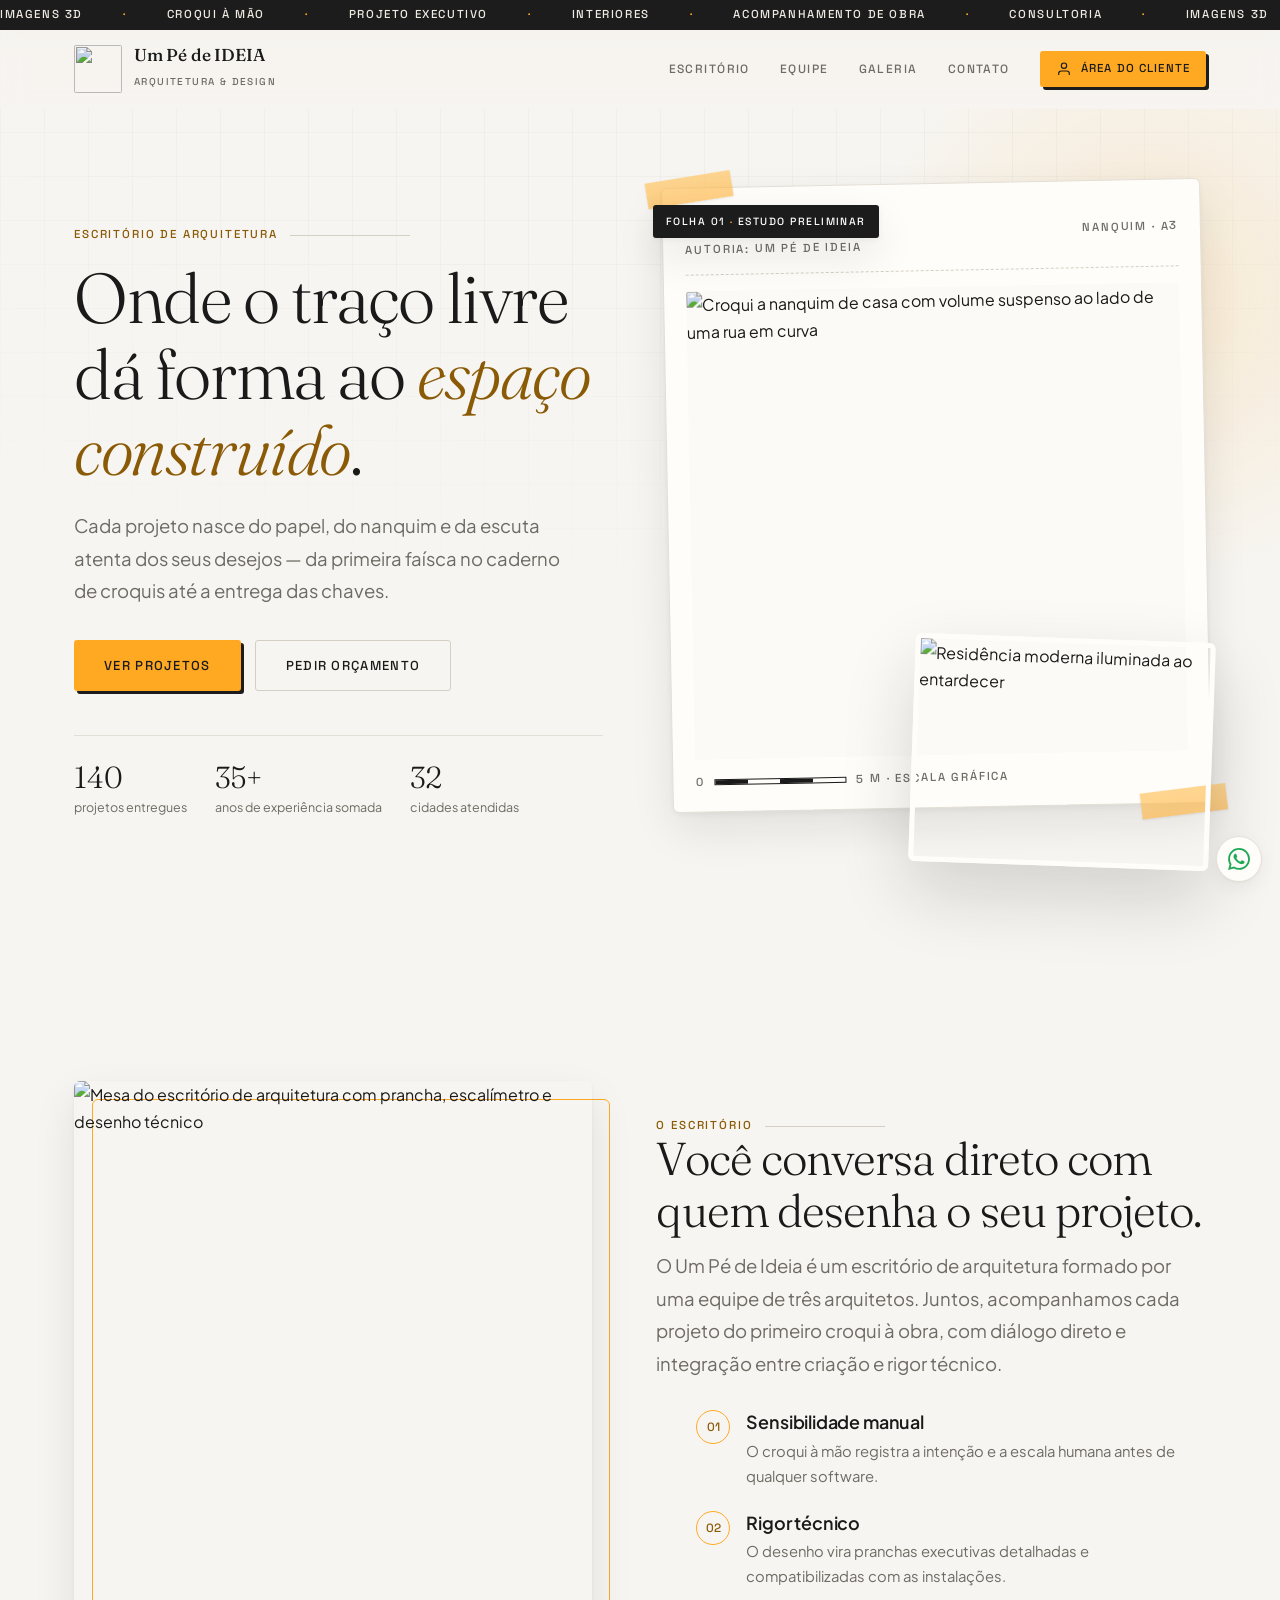
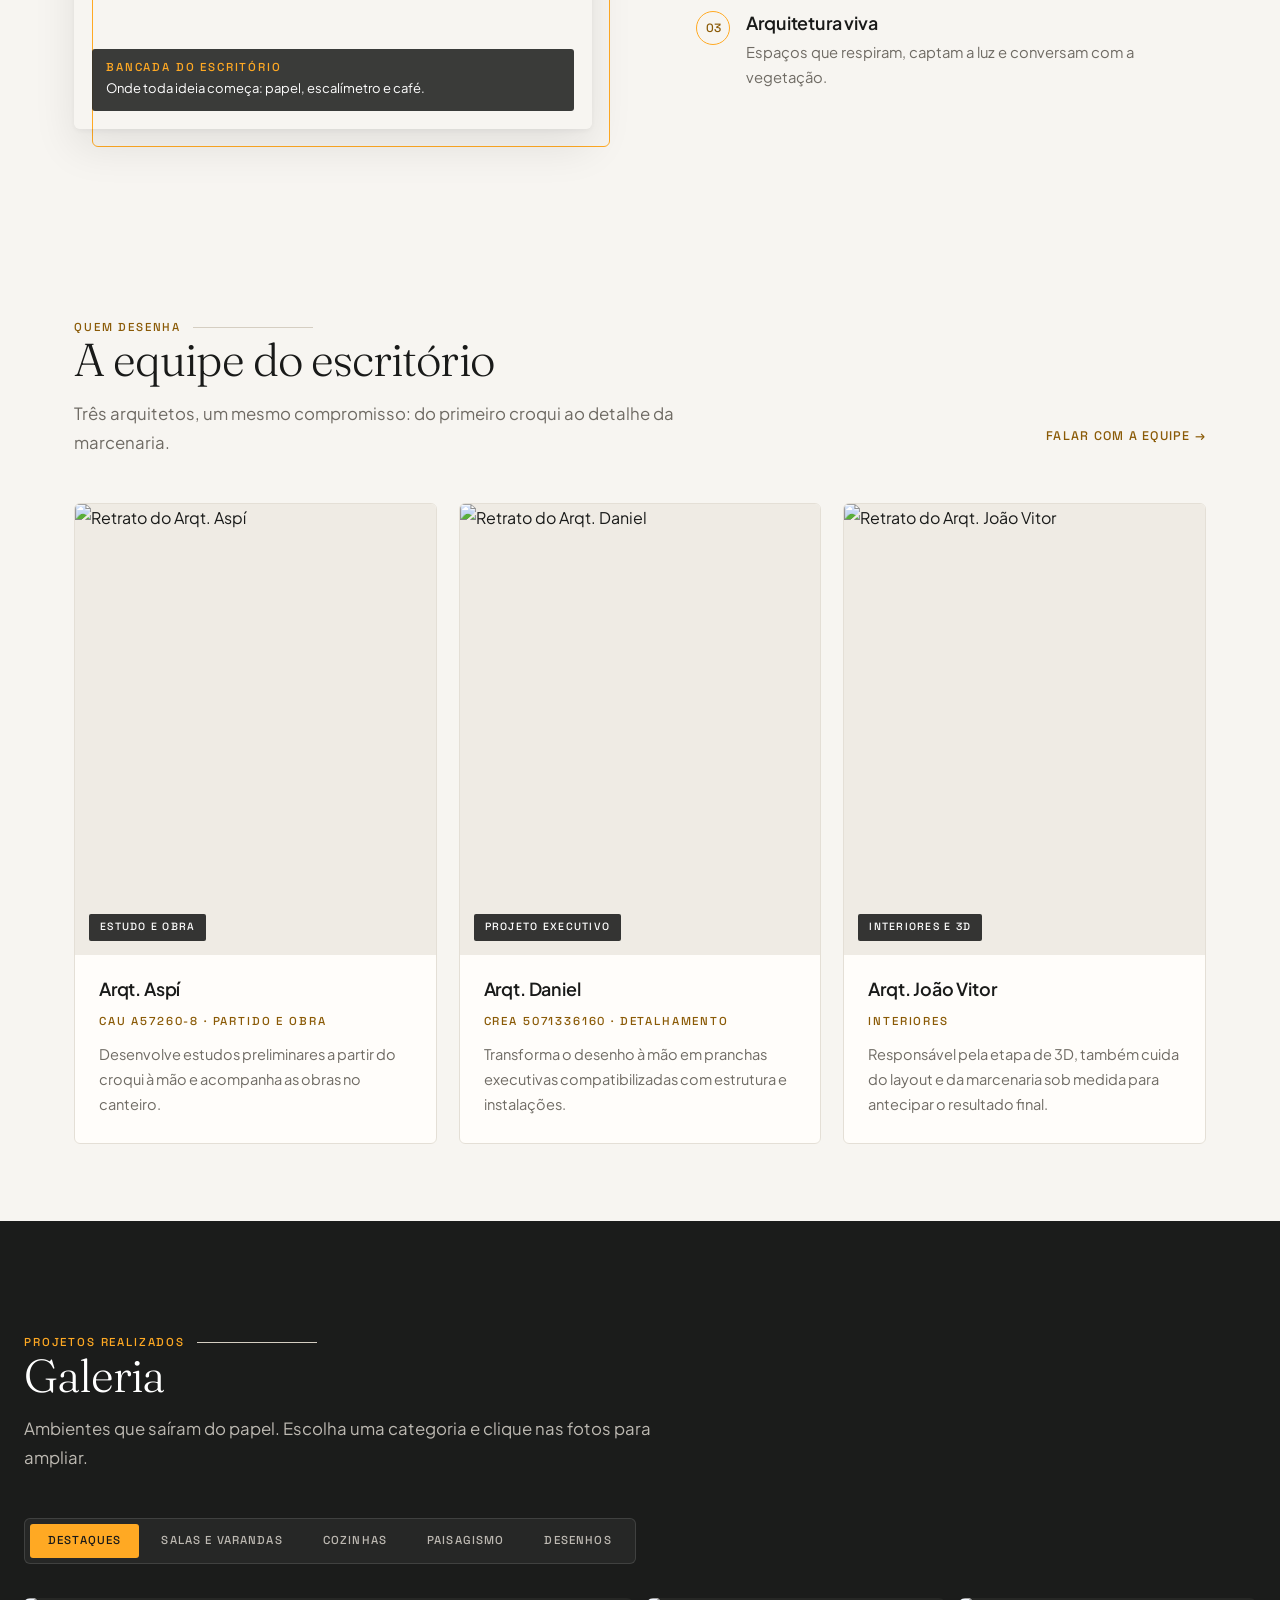
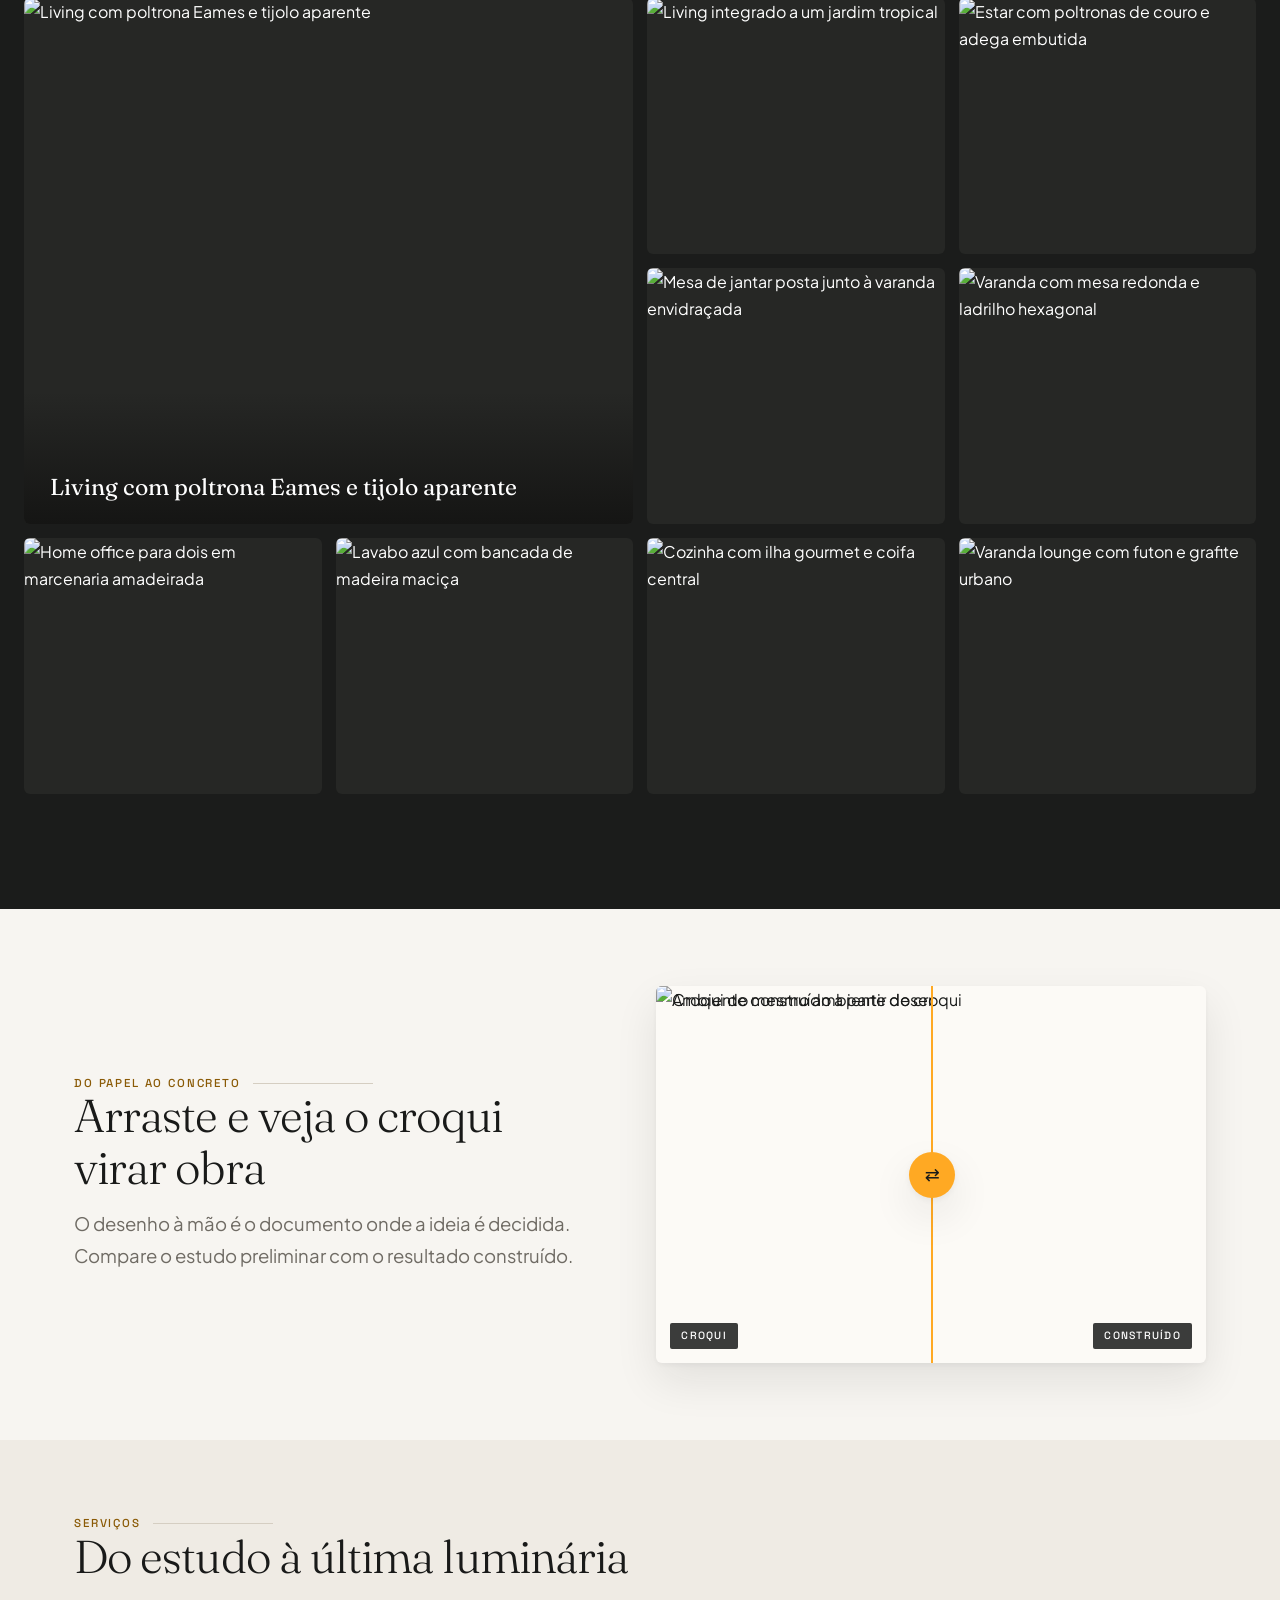
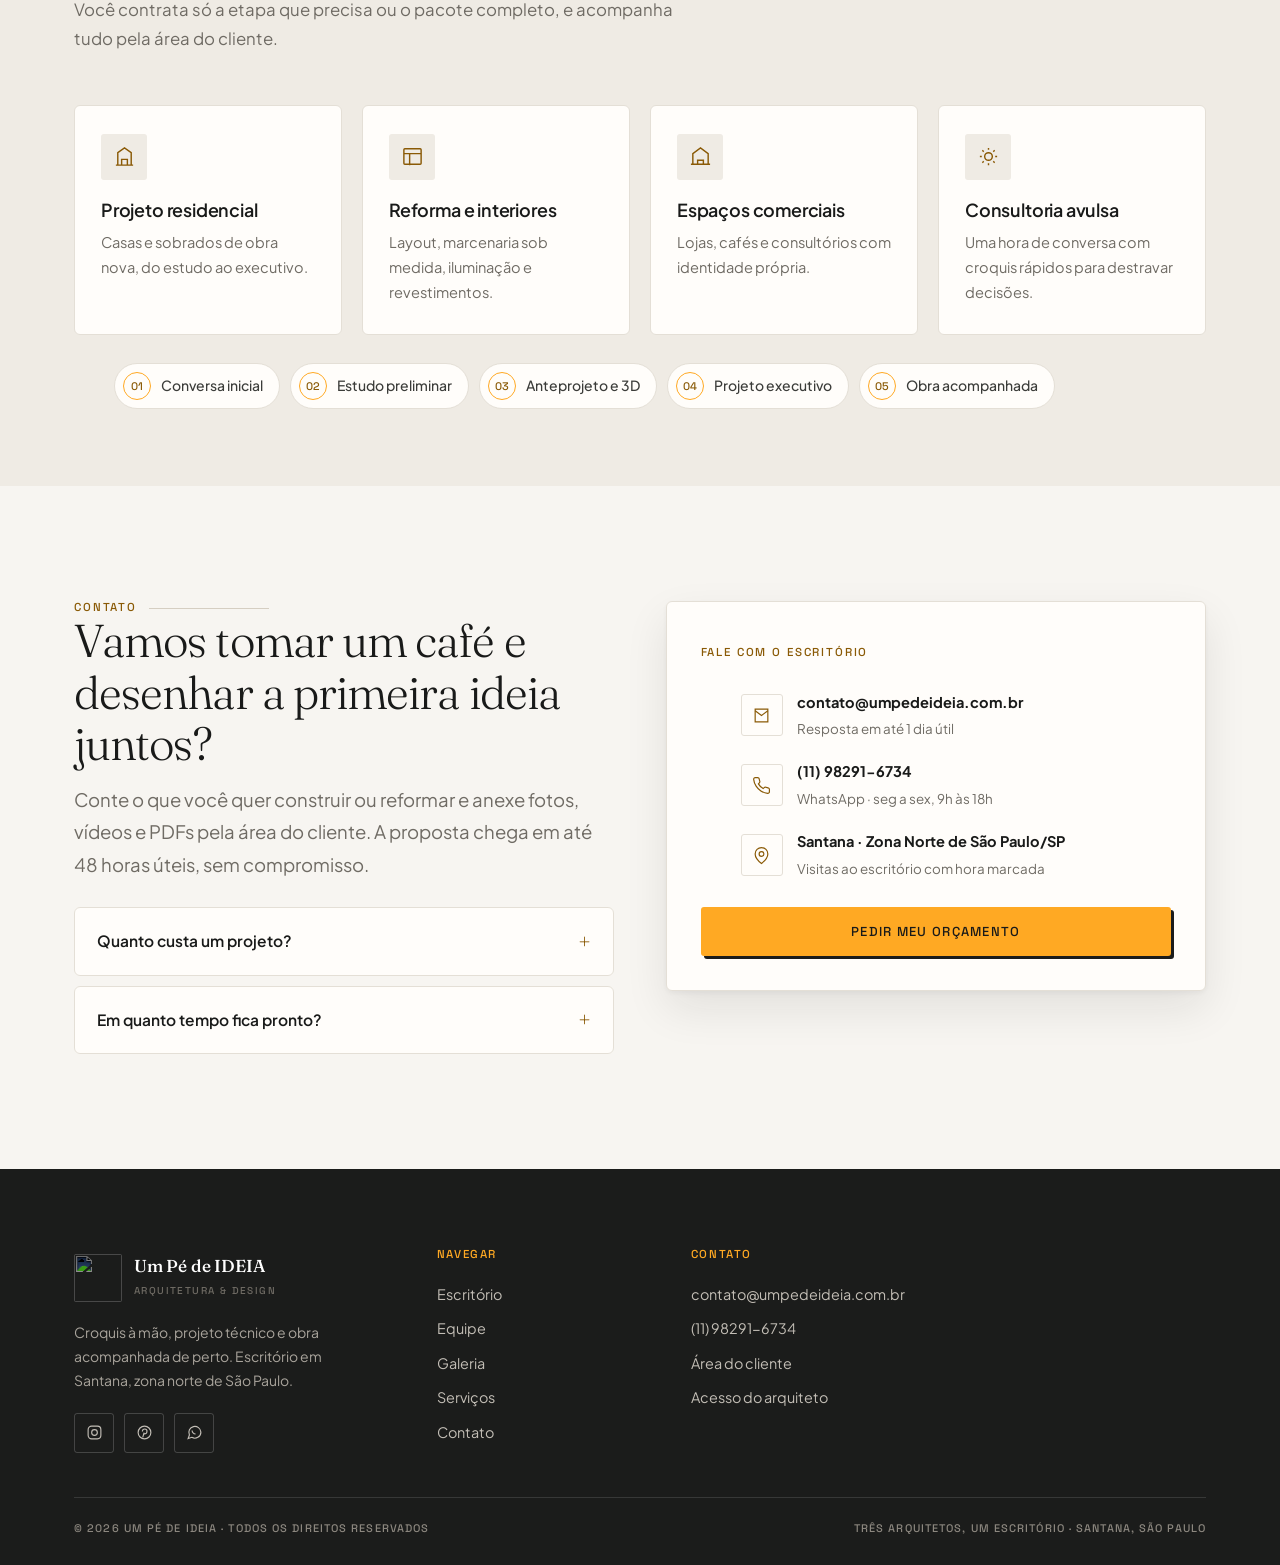
==== commit ee602698: "Adiciona contato por WhatsApp e credita a equipe inteira - Painel dos arquitetos: menu com 'Voltar p" ====
--- a/pe-de-ideia/index.html
+++ b/pe-de-ideia/index.html
@@ -4,7 +4,7 @@
 <meta charset="utf-8">
 <meta name="viewport" content="width=device-width,initial-scale=1">
 <title>Um Pé de IDEIA · Arquitetura e Design </title>
-<meta name="description" content="Escritório de arquitetura e design do Arqt. Aspí: croquis à mão, projeto executivo e acompanhamento de obra. Peça seu orçamento pela área do cliente.">
+<meta name="description" content="Escritório de arquitetura e design formado por três arquitetos: croquis à mão, projeto executivo e acompanhamento de obra. Peça seu orçamento pela área do cliente.">
 <meta name="theme-color" content="#f7f5f1">
 <link rel="icon" href="https://res.cloudinary.com/p2srhjwx/image/upload/v1792142855/Logo_Um_P%C3%89_deIDEIA.jpg">
 <link rel="preconnect" href="https://fonts.googleapis.com">
@@ -123,11 +123,11 @@
     <div class="grid-3">
       <article class="pessoa rv">
         <div class="foto"><img src="https://res.cloudinary.com/p2srhjwx/image/upload/v1792143768/aspi.jpg" alt="Retrato do Arqt. Aspí" loading="lazy">
-          <span class="tag">Responsável técnico</span></div>
+          <span class="tag">Estudo e obra</span></div>
         <div class="info">
           <h3>Arqt. Aspí</h3>
           <span class="lab">CAU A57260-8 · Partido e obra</span>
-          <p>Conduz o estudo de cada projeto e acompanha o canteiro. É dele o croqui que abre toda conversa.</p>
+          <p>Desenvolve estudos preliminares a partir do croqui à mão e acompanha as obras no canteiro.</p>
         </div>
       </article>
       <article class="pessoa rv">
@@ -249,7 +249,7 @@
         <span class="lab ac">Fale com o escritório</span>
         <ul class="cinfo">
           <li><span class="ico"><svg viewBox="0 0 24 24"><path d="M4 4h16v16H4z"/><path d="m4 6 8 6 8-6"/></svg></span>
-            <div><b>aspi@umpedeideia.com.br</b><span>Resposta em até 1 dia útil</span></div></li>
+            <div><b>contato@umpedeideia.com.br</b><span>Resposta em até 1 dia útil</span></div></li>
           <li><span class="ico"><svg viewBox="0 0 24 24"><path d="M22 16.9v3a2 2 0 0 1-2.2 2 19.8 19.8 0 0 1-8.6-3.1 19.5 19.5 0 0 1-6-6A19.8 19.8 0 0 1 2.1 4.2 2 2 0 0 1 4.1 2h3a2 2 0 0 1 2 1.7c.1 1 .4 1.9.7 2.8a2 2 0 0 1-.5 2.1L8.1 9.9a16 16 0 0 0 6 6l1.3-1.2a2 2 0 0 1 2.1-.5c.9.3 1.8.6 2.8.7a2 2 0 0 1 1.7 2z"/></svg></span>
             <div><b>(11) 98291-6734</b><span>WhatsApp · seg a sex, 9h às 18h</span></div></li>
           <li><span class="ico"><svg viewBox="0 0 24 24"><path d="M20 10c0 6-8 12-8 12s-8-6-8-12a8 8 0 0 1 16 0z"/><circle cx="12" cy="10" r="3"/></svg></span>
@@ -273,7 +273,7 @@
         <div class="socials">
           <a href="#" aria-label="Instagram"><svg viewBox="0 0 24 24"><rect x="3" y="3" width="18" height="18" rx="5"/><circle cx="12" cy="12" r="4"/><path d="M17.5 6.5h.01"/></svg></a>
           <a href="#" aria-label="Pinterest"><svg viewBox="0 0 24 24"><circle cx="12" cy="12" r="9"/><path d="M9.5 19c.6-2 1.5-5.4 1.5-5.4M9 10.5C9 8.6 10.4 7 12.4 7c1.9 0 3.1 1.2 3.1 3 0 2.2-1.2 3.9-2.9 3.9-.9 0-1.5-.7-1.3-1.6"/></svg></a>
-          <a href="#" aria-label="WhatsApp"><svg viewBox="0 0 24 24"><path d="M21 11.5a8.5 8.5 0 0 1-12.8 7.3L3 20.5l1.8-5A8.5 8.5 0 1 1 21 11.5z"/><path d="M8.6 9.2c.2 2.5 2.4 4.7 4.9 4.9"/></svg></a>
+          <a href="https://wa.me/5511982916734?text=Ol%C3%A1!%20Vim%20pelo%20site%20e%20gostaria%20de%20conversar%20sobre%20um%20projeto." target="_blank" rel="noopener" aria-label="WhatsApp"><svg viewBox="0 0 24 24"><path d="M21 11.5a8.5 8.5 0 0 1-12.8 7.3L3 20.5l1.8-5A8.5 8.5 0 1 1 21 11.5z"/><path d="M8.6 9.2c.2 2.5 2.4 4.7 4.9 4.9"/></svg></a>
         </div>
       </div>
       <div>
@@ -282,7 +282,7 @@
       </div>
       <div>
         <h4>Contato</h4>
-        <a href="mailto:aspi@umpedeideia.com.br">aspi@umpedeideia.com.br</a>
+        <a href="mailto:contato@umpedeideia.com.br">contato@umpedeideia.com.br</a>
         <a href="tel:+5511982916734">(11) 98291-6734</a>
         <a href="cliente.html">Área do cliente</a>
         <a href="arquiteto.html">Acesso do arquiteto</a>
@@ -290,10 +290,15 @@
     </div>
     <div class="end">
       <span>© <span id="ano">2026</span> Um Pé de IDEIA · Todos os direitos reservados</span>
-      <span>José Henrique de Sousa · Arqt. Aspí · CAU A57260-8 · Santana, São Paulo</span>
+      <span>Três arquitetos, um escritório · Santana, São Paulo</span>
     </div>
   </div>
 </footer>
+
+<!-- WhatsApp flutuante ----------------------------------------------------- -->
+<a class="wa-float" href="https://wa.me/5511982916734?text=Ol%C3%A1!%20Vim%20pelo%20site%20e%20gostaria%20de%20conversar%20sobre%20um%20projeto." target="_blank" rel="noopener" aria-label="Conversar com o escritório pelo WhatsApp">
+  <svg viewBox="0 0 24 24" fill="currentColor" aria-hidden="true"><path d="M17.47 14.38c-.3-.15-1.76-.87-2.03-.97-.27-.1-.47-.15-.67.15-.2.3-.77.97-.94 1.16-.17.2-.35.22-.64.08-.3-.15-1.26-.47-2.39-1.48-.88-.79-1.48-1.76-1.65-2.06-.17-.3-.02-.46.13-.6.13-.14.3-.35.45-.52.15-.18.2-.3.3-.5.1-.2.05-.37-.03-.52-.07-.15-.67-1.61-.92-2.21-.24-.58-.49-.5-.67-.51h-.57c-.2 0-.52.07-.8.37-.27.3-1.04 1.02-1.04 2.48s1.07 2.88 1.21 3.07c.15.2 2.1 3.2 5.08 4.49.71.31 1.26.49 1.7.63.71.22 1.36.19 1.87.12.57-.09 1.76-.72 2-1.41.25-.7.25-1.29.18-1.41-.08-.13-.27-.2-.57-.35m-5.42 7.4a9.87 9.87 0 0 1-5.03-1.38l-.36-.21-3.74.98 1-3.65-.24-.37a9.86 9.86 0 0 1-1.51-5.26c0-5.45 4.44-9.88 9.89-9.88a9.83 9.83 0 0 1 9.88 9.89c0 5.45-4.44 9.88-9.89 9.88M20.46 3.49A11.82 11.82 0 0 0 12.05 0C5.5 0 .16 5.34.16 11.89c0 2.1.55 4.14 1.59 5.95L.06 24l6.3-1.65a11.88 11.88 0 0 0 5.69 1.45c6.55 0 11.89-5.34 11.89-11.89 0-3.18-1.24-6.17-3.48-8.42"/></svg>
+</a>
 
 <!-- lightbox -------------------------------------------------------------- -->
 <div class="lb" id="lb" role="dialog" aria-modal="true" aria-label="Visualizador de mídia">
--- a/pe-de-ideia/style.css
+++ b/pe-de-ideia/style.css
@@ -122,6 +122,7 @@
 .btn.lg{padding:18px 30px;font-size:13px}
 .btn.wide{width:100%;justify-content:center}
 .btn[disabled]{opacity:.45;pointer-events:none}
+.btn.wa{--bg-b:#25d366;--fg-b:var(--ink)}
 .dark .btn.out{--fg-b:#fff;border-color:rgba(255,255,255,.28)}
 
 /* prancha de desenho */
@@ -531,6 +532,9 @@
 .track .tx span.on{color:var(--brown)}
 .answer{background:var(--bg-2);border-left:3px solid var(--brown);border-radius:0 var(--r-sm) var(--r-sm) 0;padding:16px 18px;margin-top:18px}
 .answer p{color:var(--ink-2);font-size:14.6px;margin-top:6px;white-space:pre-wrap}
+.wa-box{border-left-color:#25d366;background:#e7f8ee}
+.wa-box .lab{display:flex;align-items:center;gap:7px;color:#13733a}
+.wa-box .lab svg{width:15px;height:15px}
 .att{margin-top:18px;padding-top:16px;border-top:1px dashed var(--line-2)}
 .att .files{margin-top:12px}
 .att .file{cursor:zoom-in}
@@ -547,11 +551,24 @@
 .tools .search input{padding-left:40px}
 .tools .search svg{position:absolute;left:14px;top:50%;transform:translateY(-50%);width:16px;height:16px;stroke:var(--mut);fill:none;stroke-width:1.6}
 
-/* toast */
-.toast{position:fixed;left:50%;bottom:28px;transform:translate(-50%,120%);z-index:95;background:var(--dark);color:#fff;
-  padding:14px 20px;border-radius:99px;box-shadow:var(--sh-3);font-size:14px;display:flex;align-items:center;gap:10px;transition:transform .45s var(--ease);max-width:90vw}
-.toast.show{transform:translate(-50%,0)}
+/* toast: fica escondido fora da tela até receber .show (vazio, aparecia como uma bolinha preta no rodapé) */
+.toast{position:fixed;left:50%;bottom:28px;transform:translate(-50%,calc(100% + 40px));z-index:95;background:var(--dark);color:#fff;
+  padding:14px 20px;border-radius:99px;box-shadow:var(--sh-3);font-size:14px;display:flex;align-items:center;gap:10px;max-width:90vw;
+  visibility:hidden;transition:transform .45s var(--ease),visibility 0s .45s}
+.toast.show{transform:translate(-50%,0);visibility:visible;transition:transform .45s var(--ease)}
 .toast b{color:var(--accent);font-weight:500}
 
 /* impressão */
 @media print{.top,.ticker,footer,.btn,.drawer{display:none!important}body::before{display:none}}
+
+/* WhatsApp flutuante (home): só o ícone, discreto */
+.wa-float{position:fixed;right:18px;bottom:18px;z-index:60;width:46px;height:46px;border-radius:50%;
+  display:grid;place-items:center;background:var(--paper);color:#1fa855;border:1px solid var(--line);
+  box-shadow:var(--sh-1);transition:transform .2s var(--ease),box-shadow .2s var(--ease)}
+.wa-float:hover{transform:translateY(-2px);box-shadow:var(--sh-2)}
+.wa-float svg{width:22px;height:22px}
+
+/* VLibras: o botão fica no meio da lateral direita, em cima da seta "próximo" do
+   visualizador de fotos. O widget mora num shadow DOM, então subimos o contêiner
+   externo; com transform ele vira a referência do position:fixed interno. */
+#vlibras-access-wrapper{position:fixed;top:0;right:0;width:0;height:0;z-index:2147483639;transform:translateY(-22vh)}
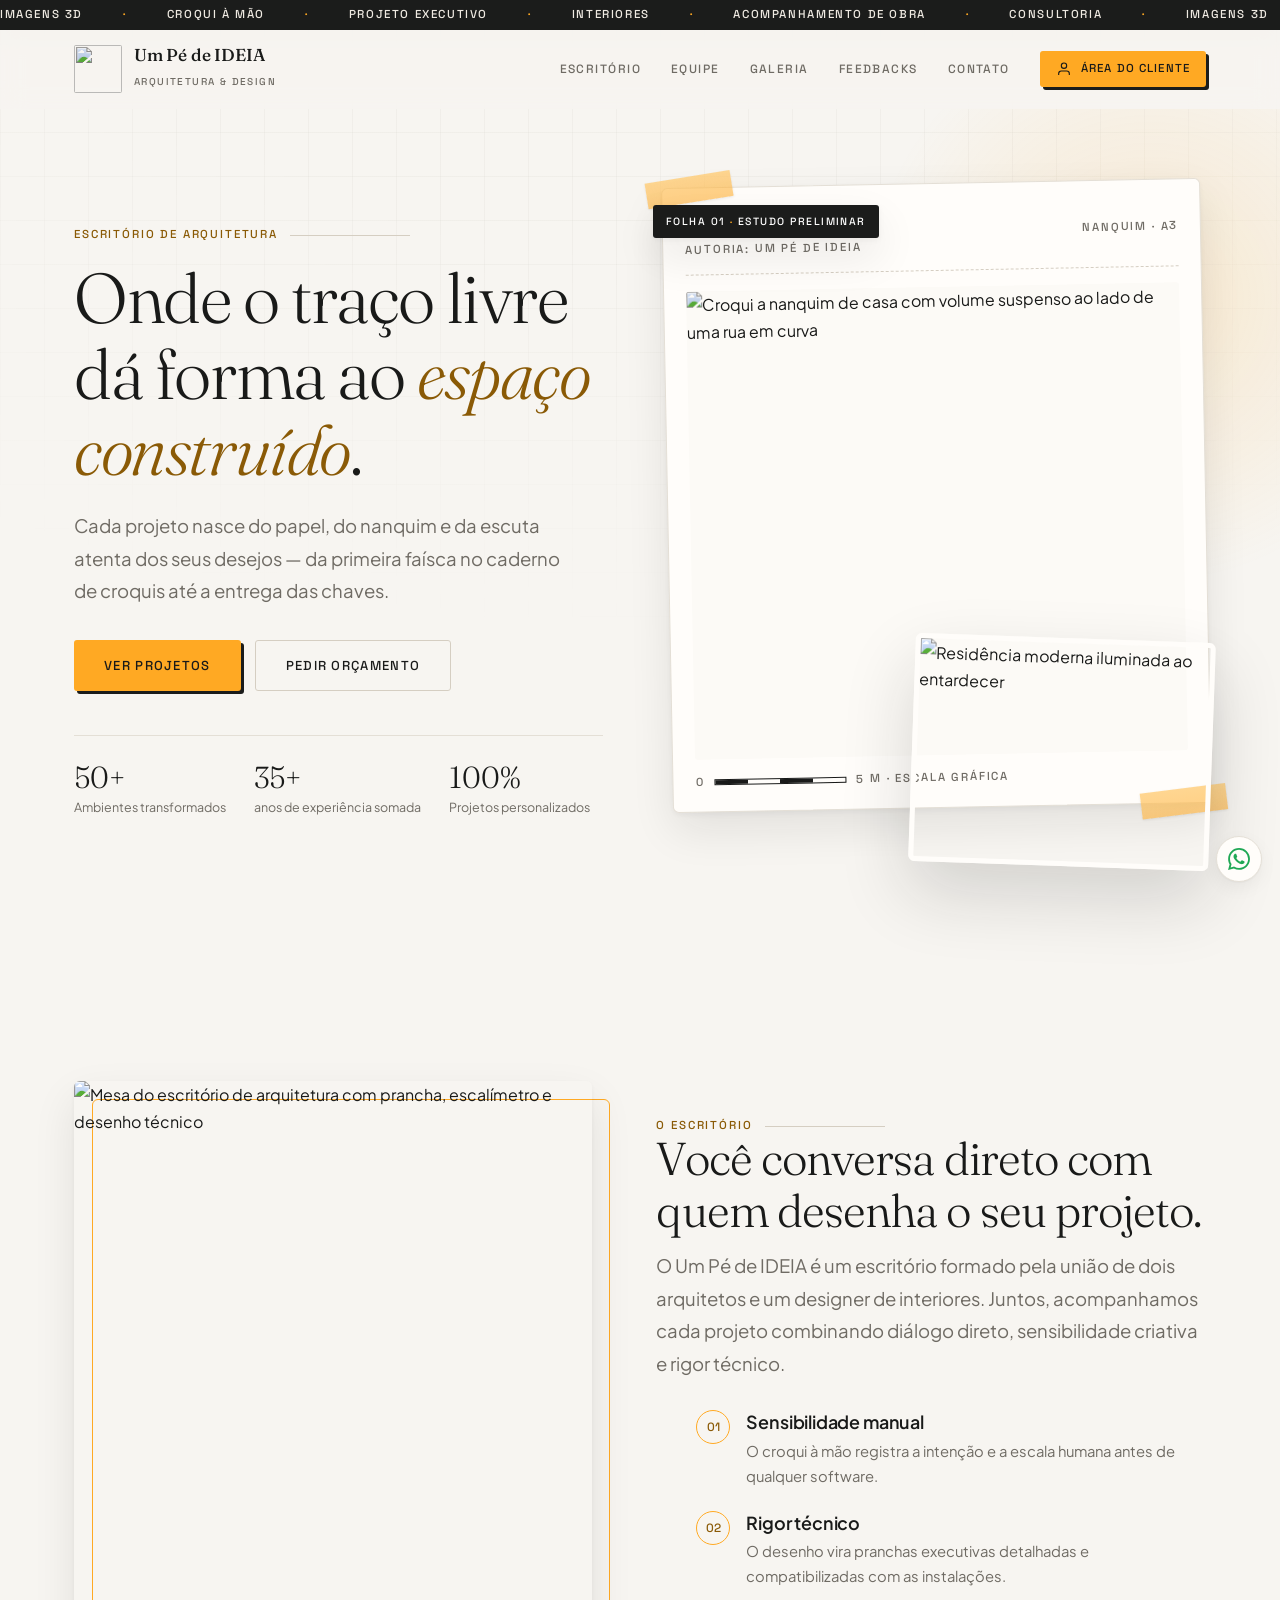
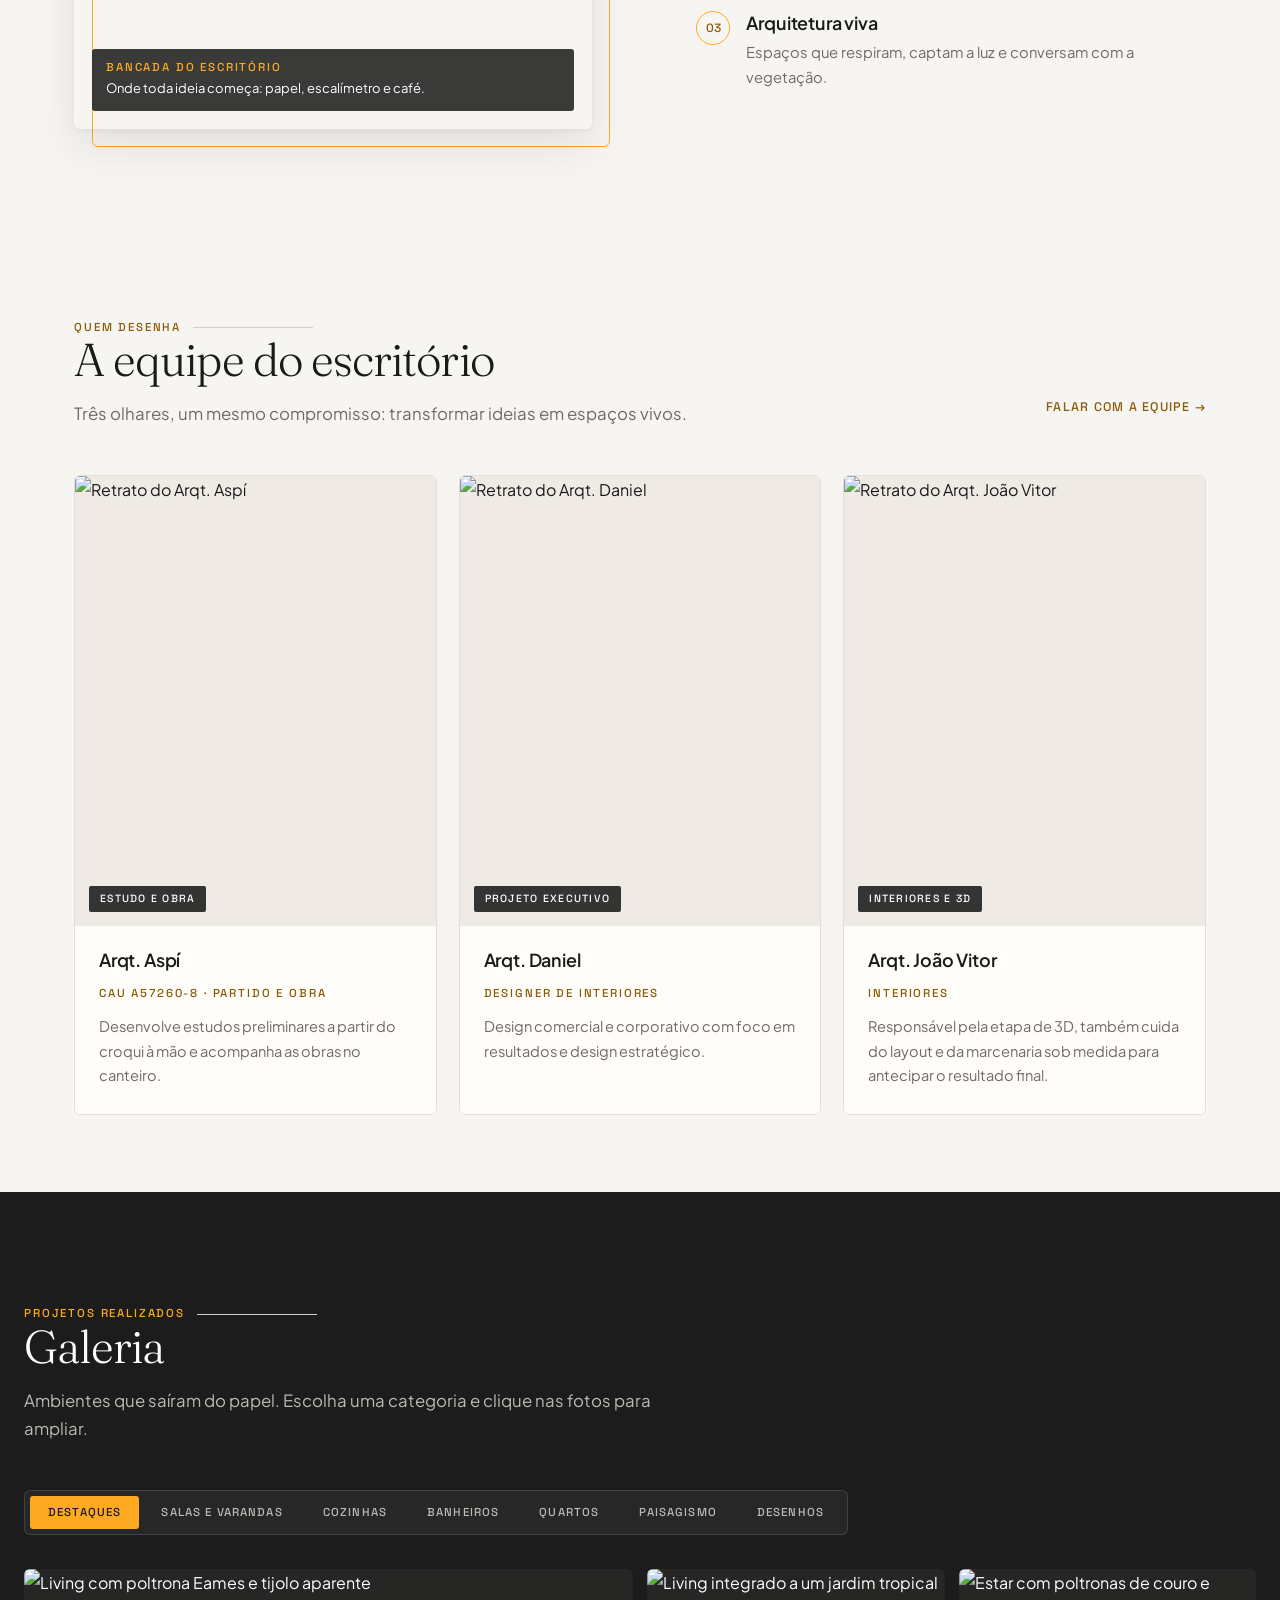
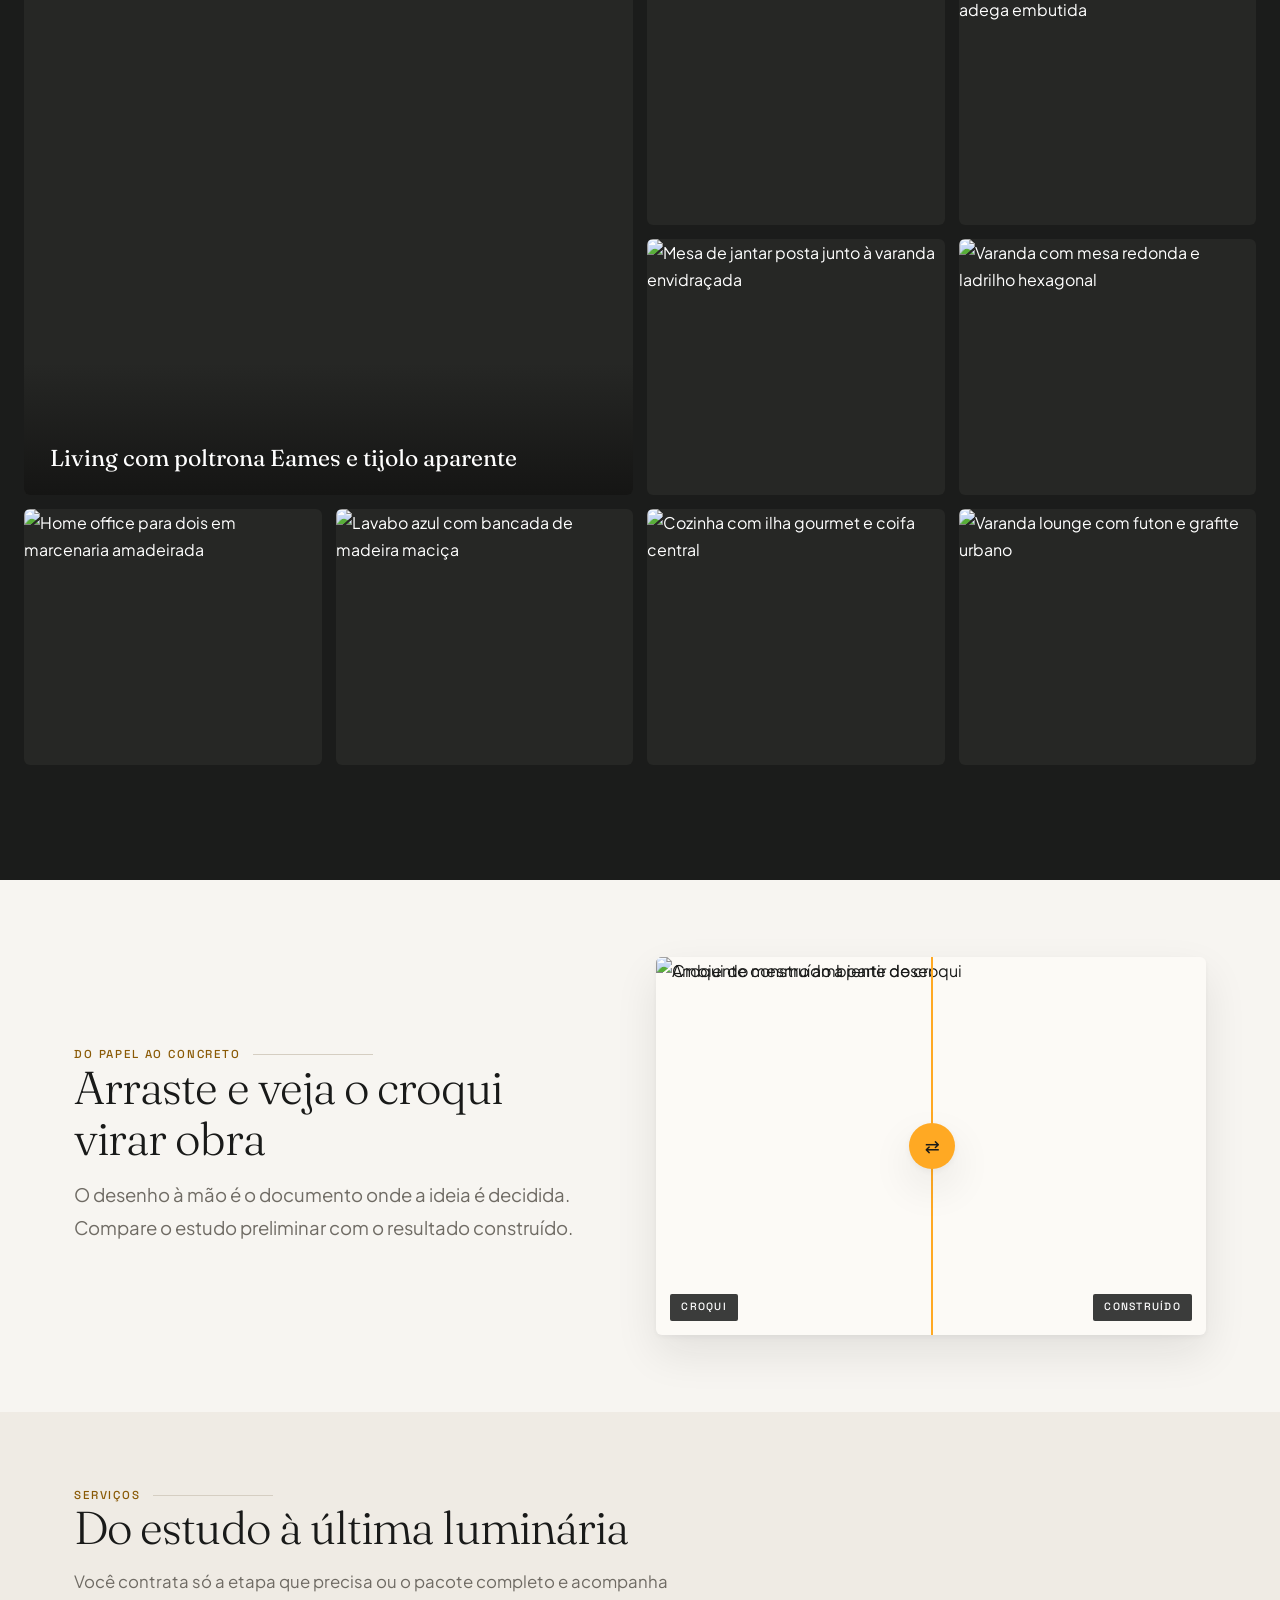
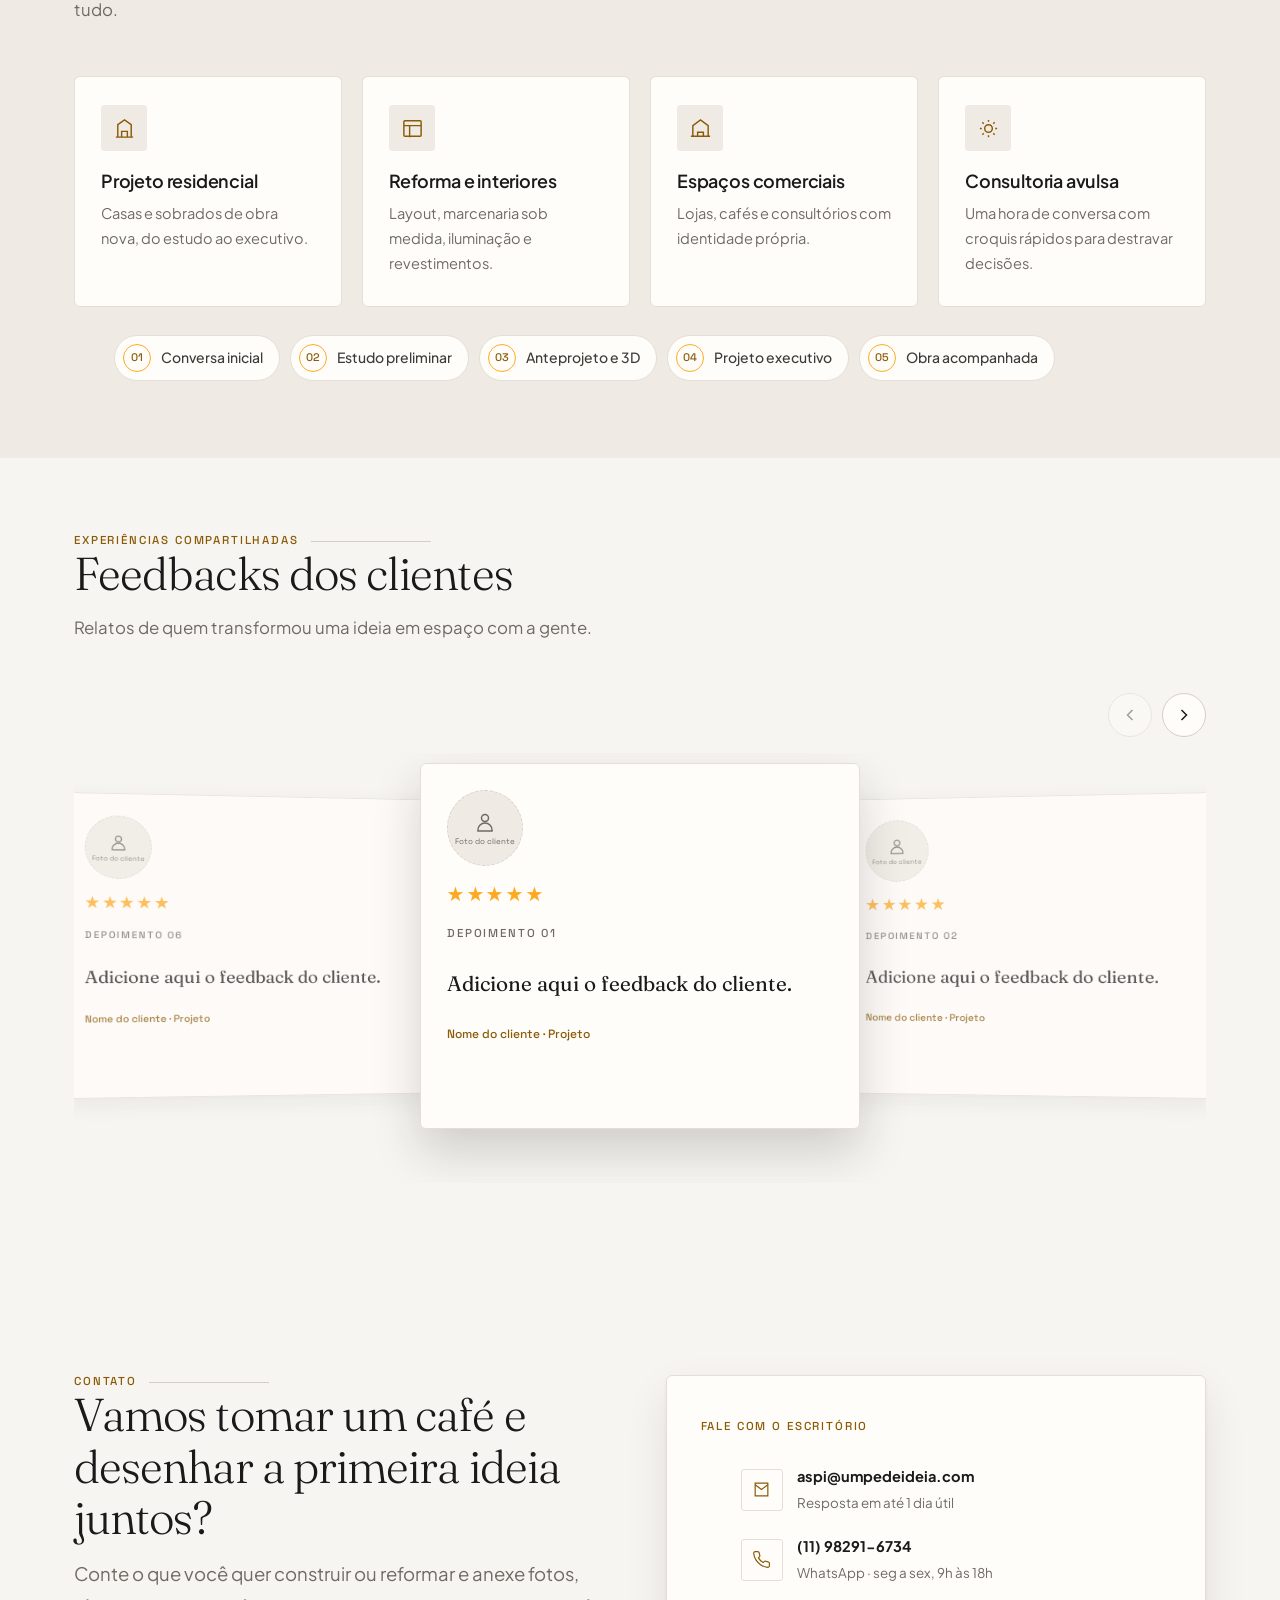
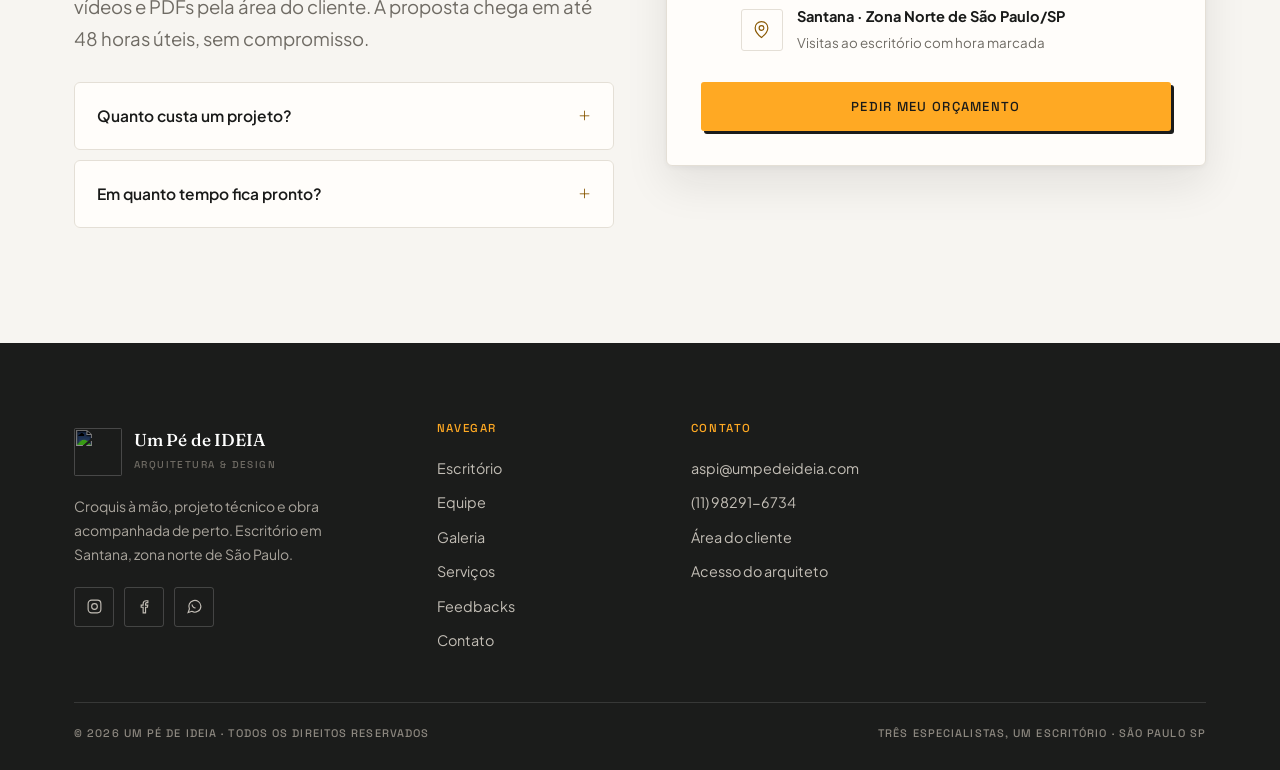
==== commit 071cb496: "Mudanças da redação do site" ====
--- a/pe-de-ideia/index.html
+++ b/pe-de-ideia/index.html
@@ -33,6 +33,7 @@
       <a href="#escritorio">Escritório</a>
       <a href="#equipe">Equipe</a>
       <a href="#projetos">Galeria</a>
+      <a href="#feedbacks">Feedbacks</a>
       <a href="#contato">Contato</a>
       <a class="btn sm" href="cliente.html">
         <svg viewBox="0 0 24 24" fill="none" stroke="currentColor" stroke-width="1.7"><path d="M20 21v-2a4 4 0 0 0-4-4H8a4 4 0 0 0-4 4v2"/><circle cx="12" cy="7" r="4"/></svg>
@@ -47,9 +48,9 @@
   <a href="#escritorio">Escritório</a>
   <a href="#equipe">Equipe</a>
   <a href="#projetos">Galeria</a>
+  <a href="#feedbacks">Feedbacks</a>
   <a href="#contato">Contato</a>
   <a class="btn wide" href="cliente.html">Área do cliente</a>
-  <a class="btn out wide" href="arquiteto.html" style="margin-top:10px">Acesso do arquiteto</a>
 </nav>
 
 <main>
@@ -66,9 +67,9 @@
         <a class="btn out lg" href="cliente.html">Pedir orçamento</a>
       </div>
       <div class="hero-meta">
-        <div><b data-count="140">0</b><span>projetos entregues</span></div>
+        <div><b data-count="50" data-suffix="+">0</b><span>Ambientes transformados</span></div>
         <div><b data-count="35" data-suffix="+">0</b><span>anos de experiência somada</span></div>
-        <div><b data-count="32">0</b><span>cidades atendidas</span></div>
+        <div><b data-count="100" data-suffix="%">0</b><span>Projetos personalizados</span></div>
       </div>
     </div>
 
@@ -99,7 +100,7 @@
     <div class="rv">
       <span class="lab ac lab-line">O escritório</span>
       <h2>Você conversa direto com quem desenha o seu projeto.</h2>
-      <p class="lead">O Um Pé de Ideia é um escritório de arquitetura formado por uma equipe de três arquitetos. Juntos, acompanhamos cada projeto do primeiro croqui à obra, com diálogo direto e integração entre criação e rigor técnico.</p>
+      <p class="lead">O Um Pé de IDEIA é um escritório formado pela união de dois arquitetos e um designer de interiores. Juntos, acompanhamos cada projeto combinando diálogo direto, sensibilidade criativa e rigor técnico.</p>
       <ul class="pillars">
         <li><span class="n">01</span><div><h3>Sensibilidade manual</h3><p>O croqui à mão registra a intenção e a escala humana antes de qualquer software.</p></div></li>
         <li><span class="n">02</span><div><h3>Rigor técnico</h3><p>O desenho vira pranchas executivas detalhadas e compatibilizadas com as instalações.</p></div></li>
@@ -116,13 +117,13 @@
       <div class="head-2 rv" style="margin-bottom:0">
         <span class="lab ac lab-line">Quem desenha</span>
         <h2>A equipe do escritório</h2>
-        <p>Três arquitetos, um mesmo compromisso: do primeiro croqui ao detalhe da marcenaria.</p>
+        <p>Três olhares, um mesmo compromisso: transformar ideias em espaços vivos.</p>
       </div>
       <a class="btn ghost rv" href="cliente.html">Falar com a equipe →</a>
     </div>
     <div class="grid-3">
       <article class="pessoa rv">
-        <div class="foto"><img src="https://res.cloudinary.com/p2srhjwx/image/upload/v1792143768/aspi.jpg" alt="Retrato do Arqt. Aspí" loading="lazy">
+        <div class="foto"><img src="https://res.cloudinary.com/p2srhjwx/image/upload/v1793920846/Aspi1.jpg" alt="Retrato do Arqt. Aspí" loading="lazy">
           <span class="tag">Estudo e obra</span></div>
         <div class="info">
           <h3>Arqt. Aspí</h3>
@@ -135,8 +136,8 @@
           <span class="tag">Projeto executivo</span></div>
         <div class="info">
           <h3>Arqt. Daniel</h3>
-          <span class="lab">CREA 5071336160 · Detalhamento</span>
-          <p>Transforma o desenho à mão em pranchas executivas compatibilizadas com estrutura e instalações.</p>
+          <span class="lab">Designer de Interiores</span>
+          <p>Design comercial e corporativo com foco em resultados e design estratégico.</p>
         </div>
       </article>
       <article class="pessoa rv">
@@ -167,6 +168,8 @@
       <button aria-pressed="true" data-f="Destaques">Destaques</button>
       <button aria-pressed="false" data-f="Salas e Varandas">Salas e Varandas</button>
       <button aria-pressed="false" data-f="Cozinhas">Cozinhas</button>
+      <button aria-pressed="false" data-f="Banheiros">Banheiros</button>
+      <button aria-pressed="false" data-f="Quartos">Quartos</button>
       <button aria-pressed="false" data-f="Paisagismo">Paisagismo</button>
       <button aria-pressed="false" data-f="Desenhos">Desenhos</button>
     </div>
@@ -198,7 +201,7 @@
     <div class="head-2 rv">
       <span class="lab ac lab-line">Serviços</span>
       <h2>Do estudo à última luminária</h2>
-      <p>Você contrata só a etapa que precisa ou o pacote completo, e acompanha tudo pela área do cliente.</p>
+      <p>Você contrata só a etapa que precisa ou o pacote completo e acompanha tudo.</p>
     </div>
     <div class="grid-4">
       <article class="svc rv">
@@ -229,6 +232,89 @@
       <li><span>04</span>Projeto executivo</li>
       <li><span>05</span>Obra acompanhada</li>
     </ol>
+  </div>
+</section>
+
+<!-- feedbacks ------------------------------------------------------------ -->
+<section class="sec tight" id="feedbacks">
+  <div class="wrap">
+    <div class="head-2 rv">
+      <span class="lab ac lab-line">Experiências compartilhadas</span>
+      <h2>Feedbacks dos clientes</h2>
+      <p>Relatos de quem transformou uma ideia em espaço com a gente.</p>
+    </div>
+    <div class="feedback-carousel">
+      <div class="feedback-controls">
+        <button class="feedback-arrow" id="feedbackPrev" type="button" aria-label="Ver depoimentos anteriores" aria-controls="feedbackTrack" disabled>
+          <svg viewBox="0 0 24 24" aria-hidden="true"><path d="m15 18-6-6 6-6"/></svg>
+        </button>
+        <button class="feedback-arrow" id="feedbackNext" type="button" aria-label="Ver mais depoimentos" aria-controls="feedbackTrack">
+          <svg viewBox="0 0 24 24" aria-hidden="true"><path d="m9 18 6-6-6-6"/></svg>
+        </button>
+      </div>
+      <div class="feedback-track" id="feedbackTrack" role="region" aria-label="Depoimentos de clientes" aria-roledescription="carrossel" tabindex="0">
+        <article class="feedback-card">
+          <div class="feedback-photo" role="img" aria-label="Espaço para foto do cliente">
+            <svg viewBox="0 0 24 24" aria-hidden="true"><circle cx="12" cy="8" r="3.5"/><path d="M5 21v-1a7 7 0 0 1 14 0v1z"/></svg>
+            <span>Foto do cliente</span>
+          </div>
+          <div class="feedback-stars" role="img" aria-label="Avaliação: 5 de 5 estrelas">★★★★★</div>
+          <span class="lab">Depoimento 01</span>
+          <blockquote>Adicione aqui o feedback do cliente.</blockquote>
+          <cite>Nome do cliente · Projeto</cite>
+        </article>
+        <article class="feedback-card">
+          <div class="feedback-photo" role="img" aria-label="Espaço para foto do cliente">
+            <svg viewBox="0 0 24 24" aria-hidden="true"><circle cx="12" cy="8" r="3.5"/><path d="M5 21v-1a7 7 0 0 1 14 0v1z"/></svg>
+            <span>Foto do cliente</span>
+          </div>
+          <div class="feedback-stars" role="img" aria-label="Avaliação: 5 de 5 estrelas">★★★★★</div>
+          <span class="lab">Depoimento 02</span>
+          <blockquote>Adicione aqui o feedback do cliente.</blockquote>
+          <cite>Nome do cliente · Projeto</cite>
+        </article>
+        <article class="feedback-card">
+          <div class="feedback-photo" role="img" aria-label="Espaço para foto do cliente">
+            <svg viewBox="0 0 24 24" aria-hidden="true"><circle cx="12" cy="8" r="3.5"/><path d="M5 21v-1a7 7 0 0 1 14 0v1z"/></svg>
+            <span>Foto do cliente</span>
+          </div>
+          <div class="feedback-stars" role="img" aria-label="Avaliação: 5 de 5 estrelas">★★★★★</div>
+          <span class="lab">Depoimento 03</span>
+          <blockquote>Adicione aqui o feedback do cliente.</blockquote>
+          <cite>Nome do cliente · Projeto</cite>
+        </article>
+        <article class="feedback-card">
+          <div class="feedback-photo" role="img" aria-label="Espaço para foto do cliente">
+            <svg viewBox="0 0 24 24" aria-hidden="true"><circle cx="12" cy="8" r="3.5"/><path d="M5 21v-1a7 7 0 0 1 14 0v1z"/></svg>
+            <span>Foto do cliente</span>
+          </div>
+          <div class="feedback-stars" role="img" aria-label="Avaliação: 5 de 5 estrelas">★★★★★</div>
+          <span class="lab">Depoimento 04</span>
+          <blockquote>Adicione aqui o feedback do cliente.</blockquote>
+          <cite>Nome do cliente · Projeto</cite>
+        </article>
+        <article class="feedback-card">
+          <div class="feedback-photo" role="img" aria-label="Espaço para foto do cliente">
+            <svg viewBox="0 0 24 24" aria-hidden="true"><circle cx="12" cy="8" r="3.5"/><path d="M5 21v-1a7 7 0 0 1 14 0v1z"/></svg>
+            <span>Foto do cliente</span>
+          </div>
+          <div class="feedback-stars" role="img" aria-label="Avaliação: 5 de 5 estrelas">★★★★★</div>
+          <span class="lab">Depoimento 05</span>
+          <blockquote>Adicione aqui o feedback do cliente.</blockquote>
+          <cite>Nome do cliente · Projeto</cite>
+        </article>
+        <article class="feedback-card">
+          <div class="feedback-photo" role="img" aria-label="Espaço para foto do cliente">
+            <svg viewBox="0 0 24 24" aria-hidden="true"><circle cx="12" cy="8" r="3.5"/><path d="M5 21v-1a7 7 0 0 1 14 0v1z"/></svg>
+            <span>Foto do cliente</span>
+          </div>
+          <div class="feedback-stars" role="img" aria-label="Avaliação: 5 de 5 estrelas">★★★★★</div>
+          <span class="lab">Depoimento 06</span>
+          <blockquote>Adicione aqui o feedback do cliente.</blockquote>
+          <cite>Nome do cliente · Projeto</cite>
+        </article>
+      </div>
+    </div>
   </div>
 </section>
 
@@ -249,7 +335,7 @@
         <span class="lab ac">Fale com o escritório</span>
         <ul class="cinfo">
           <li><span class="ico"><svg viewBox="0 0 24 24"><path d="M4 4h16v16H4z"/><path d="m4 6 8 6 8-6"/></svg></span>
-            <div><b>contato@umpedeideia.com.br</b><span>Resposta em até 1 dia útil</span></div></li>
+            <div><b>aspi@umpedeideia.com</b><span>Resposta em até 1 dia útil</span></div></li>
           <li><span class="ico"><svg viewBox="0 0 24 24"><path d="M22 16.9v3a2 2 0 0 1-2.2 2 19.8 19.8 0 0 1-8.6-3.1 19.5 19.5 0 0 1-6-6A19.8 19.8 0 0 1 2.1 4.2 2 2 0 0 1 4.1 2h3a2 2 0 0 1 2 1.7c.1 1 .4 1.9.7 2.8a2 2 0 0 1-.5 2.1L8.1 9.9a16 16 0 0 0 6 6l1.3-1.2a2 2 0 0 1 2.1-.5c.9.3 1.8.6 2.8.7a2 2 0 0 1 1.7 2z"/></svg></span>
             <div><b>(11) 98291-6734</b><span>WhatsApp · seg a sex, 9h às 18h</span></div></li>
           <li><span class="ico"><svg viewBox="0 0 24 24"><path d="M20 10c0 6-8 12-8 12s-8-6-8-12a8 8 0 0 1 16 0z"/><circle cx="12" cy="10" r="3"/></svg></span>
@@ -271,18 +357,18 @@
         <a class="brand" href="index.html"><img src="https://res.cloudinary.com/p2srhjwx/image/upload/v1792142855/Logo_Um_P%C3%89_deIDEIA.jpg" alt=""><span><b>Um Pé de IDEIA</b><span class="lab">Arquitetura &amp; Design</span></span></a>
         <p>Croquis à mão, projeto técnico e obra acompanhada de perto. Escritório em Santana, zona norte de São Paulo.</p>
         <div class="socials">
-          <a href="#" aria-label="Instagram"><svg viewBox="0 0 24 24"><rect x="3" y="3" width="18" height="18" rx="5"/><circle cx="12" cy="12" r="4"/><path d="M17.5 6.5h.01"/></svg></a>
-          <a href="#" aria-label="Pinterest"><svg viewBox="0 0 24 24"><circle cx="12" cy="12" r="9"/><path d="M9.5 19c.6-2 1.5-5.4 1.5-5.4M9 10.5C9 8.6 10.4 7 12.4 7c1.9 0 3.1 1.2 3.1 3 0 2.2-1.2 3.9-2.9 3.9-.9 0-1.5-.7-1.3-1.6"/></svg></a>
+          <a href="https://www.instagram.com/arquiteto.aspi/" target="_blank" rel="noopener" aria-label="Instagram"><svg viewBox="0 0 24 24"><rect x="3" y="3" width="18" height="18" rx="5"/><circle cx="12" cy="12" r="4"/><path d="M17.5 6.5h.01"/></svg></a>
+          <a href="https://www.facebook.com/umpedeideia/" target="_blank" rel="noopener" aria-label="Facebook"><svg viewBox="0 0 24 24"><path d="M13.5 21v-8h2.7l.4-3h-3.1V8.1c0-.9.3-1.5 1.6-1.5h1.7V3.9c-.3 0-1.3-.1-2.5-.1-2.5 0-4.2 1.5-4.2 4.3V10H7.3v3h2.8v8z"/></svg></a>
           <a href="https://wa.me/5511982916734?text=Ol%C3%A1!%20Vim%20pelo%20site%20e%20gostaria%20de%20conversar%20sobre%20um%20projeto." target="_blank" rel="noopener" aria-label="WhatsApp"><svg viewBox="0 0 24 24"><path d="M21 11.5a8.5 8.5 0 0 1-12.8 7.3L3 20.5l1.8-5A8.5 8.5 0 1 1 21 11.5z"/><path d="M8.6 9.2c.2 2.5 2.4 4.7 4.9 4.9"/></svg></a>
         </div>
       </div>
       <div>
         <h4>Navegar</h4>
-        <a href="#escritorio">Escritório</a><a href="#equipe">Equipe</a><a href="#projetos">Galeria</a><a href="#servicos">Serviços</a><a href="#contato">Contato</a>
+        <a href="#escritorio">Escritório</a><a href="#equipe">Equipe</a><a href="#projetos">Galeria</a><a href="#servicos">Serviços</a><a href="#feedbacks">Feedbacks</a><a href="#contato">Contato</a>
       </div>
       <div>
         <h4>Contato</h4>
-        <a href="mailto:contato@umpedeideia.com.br">contato@umpedeideia.com.br</a>
+        <a href="mailto:aspi@umpedeideia.com">aspi@umpedeideia.com</a>
         <a href="tel:+5511982916734">(11) 98291-6734</a>
         <a href="cliente.html">Área do cliente</a>
         <a href="arquiteto.html">Acesso do arquiteto</a>
@@ -290,7 +376,7 @@
     </div>
     <div class="end">
       <span>© <span id="ano">2026</span> Um Pé de IDEIA · Todos os direitos reservados</span>
-      <span>Três arquitetos, um escritório · Santana, São Paulo</span>
+      <span>Três especialistas, um escritório · São Paulo SP </span>
     </div>
   </div>
 </footer>
--- a/pe-de-ideia/style.css
+++ b/pe-de-ideia/style.css
@@ -152,7 +152,8 @@
 @media(prefers-reduced-motion:reduce){
   .rv{opacity:1;transform:none;transition:none}
   html{scroll-behavior:auto}
-  *{animation-duration:.001s!important}
+  /* sem iteration-count:1, a faixa animada (infinite) dava uma volta a cada 1 ms */
+  *{animation-duration:.001s!important;animation-iteration-count:1!important}
 }
 
 /* 03. CABEÇALHO =========================================================== */
@@ -273,6 +274,27 @@
 .pessoa .info h3{margin-bottom:4px}
 .pessoa .info .lab{color:var(--brown)}
 .pessoa .info p{font-size:14.6px;margin-top:10px}
+
+/* feedbacks */
+.feedback-controls{display:flex;justify-content:flex-end;gap:10px;margin-bottom:16px}
+.feedback-arrow{width:44px;height:44px;display:grid;place-items:center;border:1px solid var(--line-2);border-radius:50%;background:var(--paper);color:var(--ink);cursor:pointer;transition:transform .2s,box-shadow .2s,opacity .2s}
+.feedback-arrow:hover:not(:disabled){transform:translateY(-2px);box-shadow:var(--sh-2)}
+.feedback-arrow:disabled{opacity:.4;cursor:not-allowed}
+.feedback-arrow svg{width:20px;height:20px;fill:none;stroke:currentColor;stroke-width:1.8}
+.feedback-track{position:relative;height:430px;overflow:hidden;perspective:1200px}
+.feedback-card{position:absolute;top:10px;left:50%;width:min(42%,440px);height:calc(100% - 64px);overflow:auto;background:var(--paper);border:1px solid var(--line);border-radius:var(--r);padding:26px;opacity:0;pointer-events:none;transform:translateX(-50%) scale(.72);box-shadow:0 8px 24px rgba(27,28,27,.08);transition:transform .55s var(--ease),opacity .45s ease,box-shadow .45s ease;will-change:transform,opacity}
+.feedback-card.is-active{z-index:3;opacity:1;pointer-events:auto;transform:translateX(-50%) scale(1);box-shadow:0 22px 48px rgba(27,28,27,.18)}
+.feedback-card.is-prev,.feedback-card.is-next{z-index:2;opacity:.72;pointer-events:auto;cursor:pointer}
+.feedback-card.is-prev{transform:translateX(calc(-50% - 88%)) scale(.82) rotateY(7deg)}
+.feedback-card.is-next{transform:translateX(calc(-50% + 88%)) scale(.82) rotateY(-7deg)}
+.feedback-photo{width:76px;height:76px;margin-bottom:18px;border:1px dashed var(--line-2);border-radius:50%;background:var(--bg-2);display:grid;place-content:center;justify-items:center;gap:3px;color:var(--mut)}
+.feedback-photo svg{width:24px;height:24px;fill:none;stroke:currentColor;stroke-width:1.5}
+.feedback-photo span{font:400 8px/1.2 var(--f-mono);text-align:center}
+.feedback-stars{margin-bottom:14px;color:var(--accent);font-size:1.2rem;letter-spacing:.14em;line-height:1}
+.feedback-card blockquote{margin:24px 0 18px;font-family:var(--f-disp);font-size:1.3rem;line-height:1.5;color:var(--ink)}
+.feedback-card cite{font:500 12px/1.5 var(--f-mono);color:var(--brown);font-style:normal}
+@media(max-width:900px){.feedback-card{width:56%}.feedback-card.is-prev{transform:translateX(calc(-50% - 105%)) scale(.78) rotateY(6deg)}.feedback-card.is-next{transform:translateX(calc(-50% + 105%)) scale(.78) rotateY(-6deg)}}
+@media(max-width:600px){.feedback-track{height:370px}.feedback-card{width:78%;padding:22px}.feedback-card.is-prev{transform:translateX(calc(-50% - 90%)) scale(.76)}.feedback-card.is-next{transform:translateX(calc(-50% + 90%)) scale(.76)}.feedback-controls{margin-bottom:12px}}
 
 /* 06. ETAPAS DO PROJETO ================================================= */
 .etapas{display:flex;flex-wrap:wrap;gap:10px;margin-top:28px}
